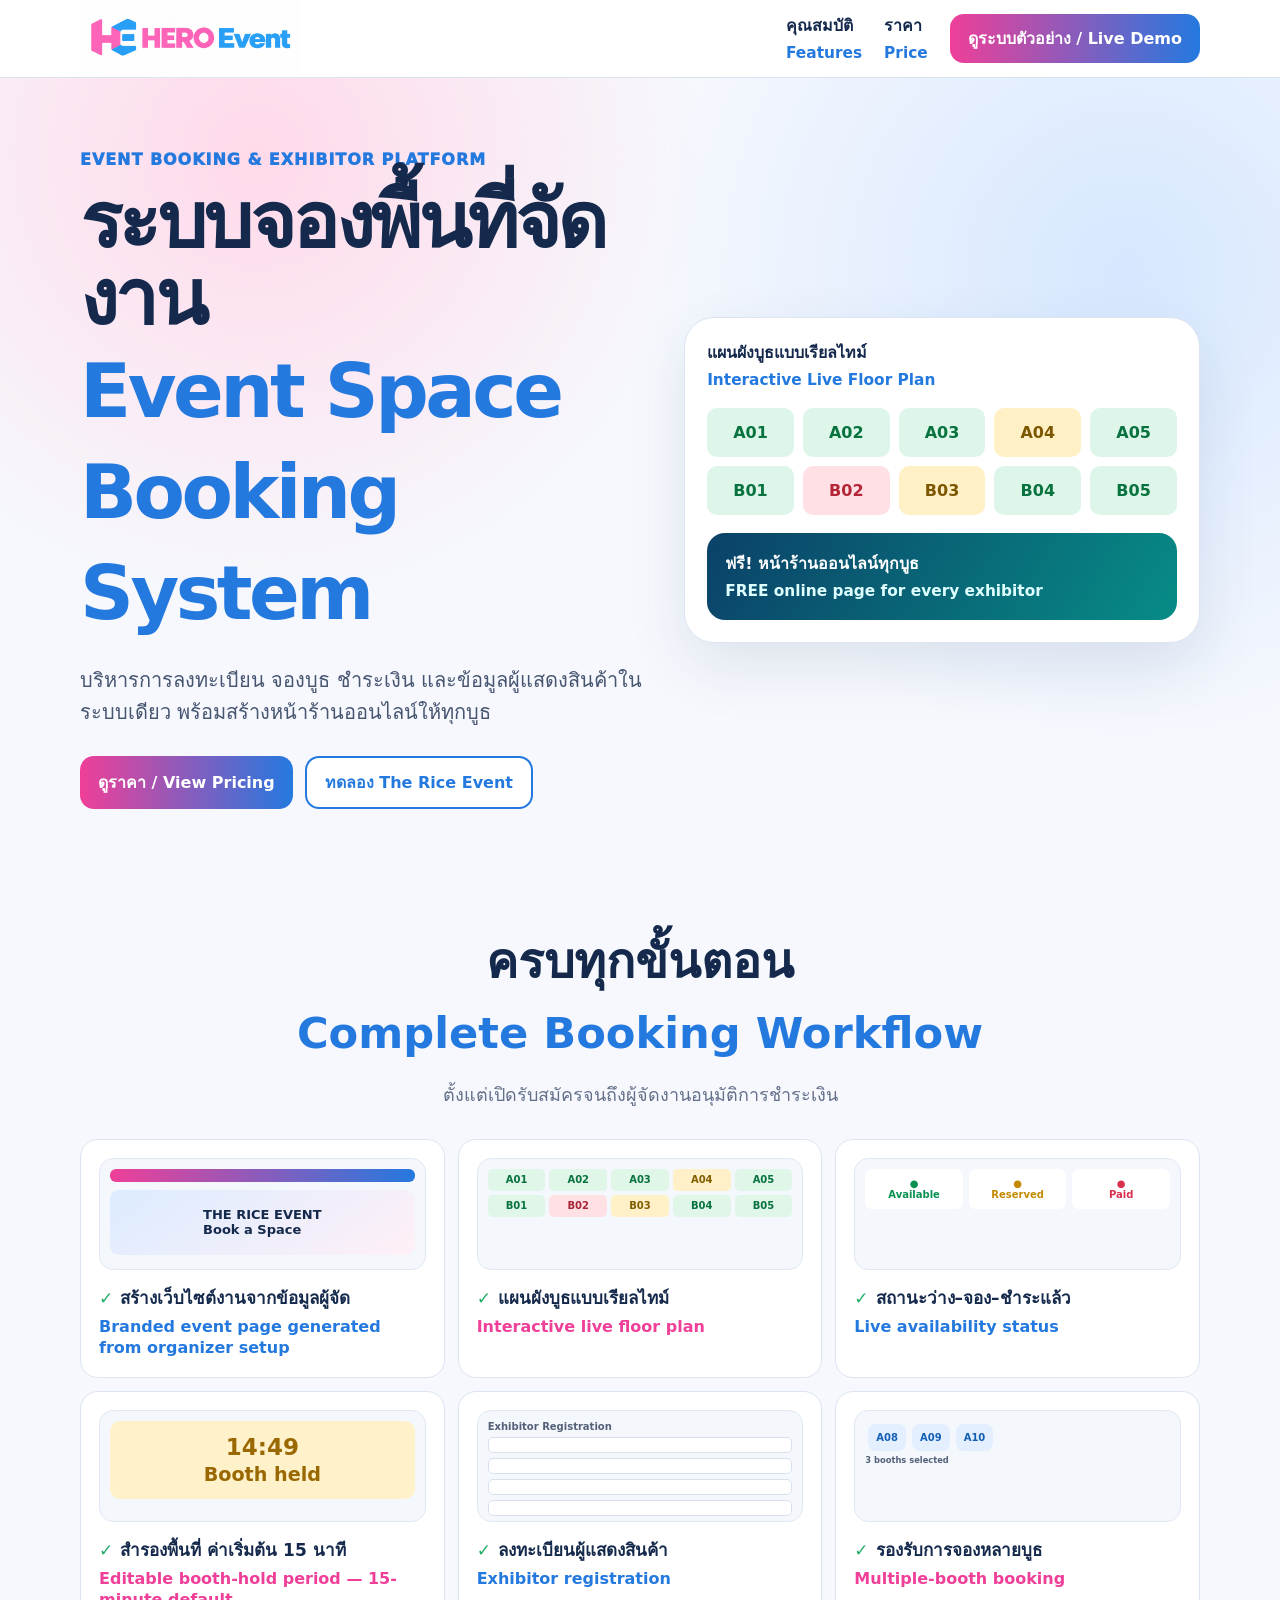
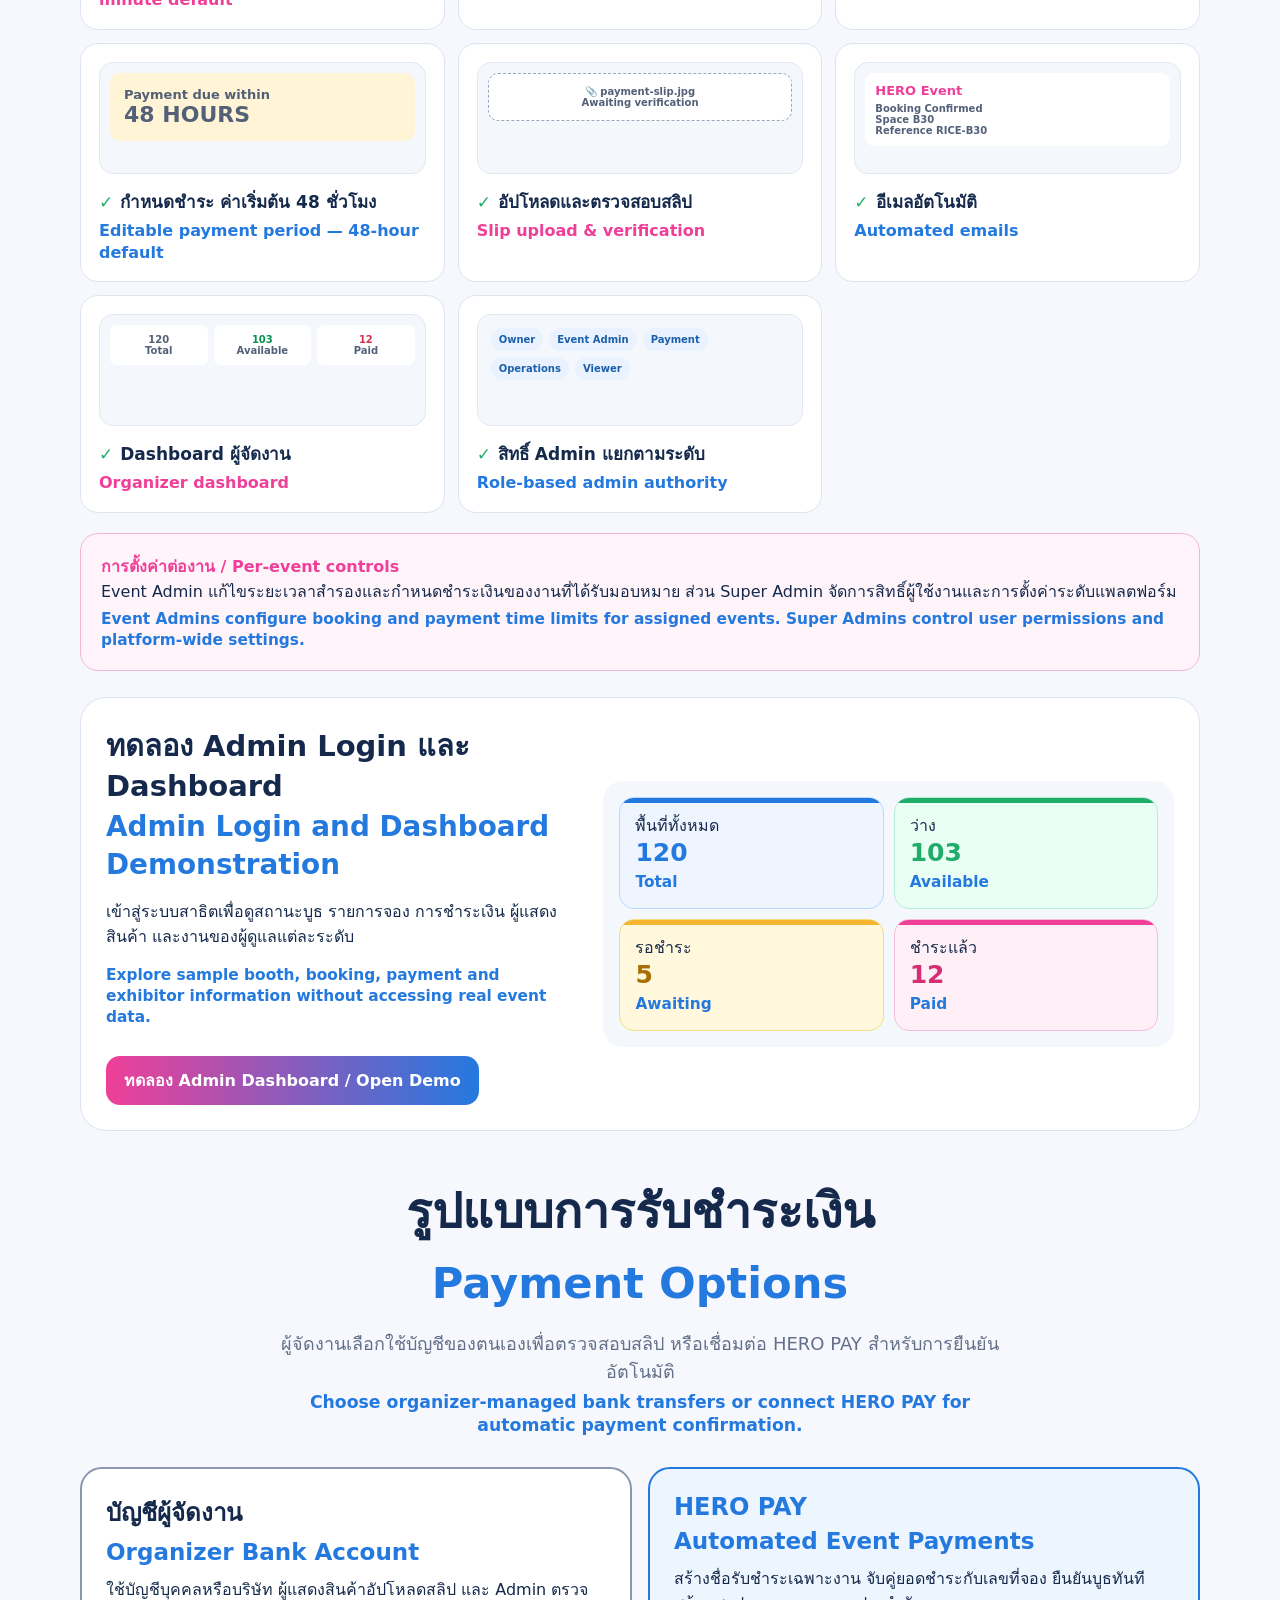
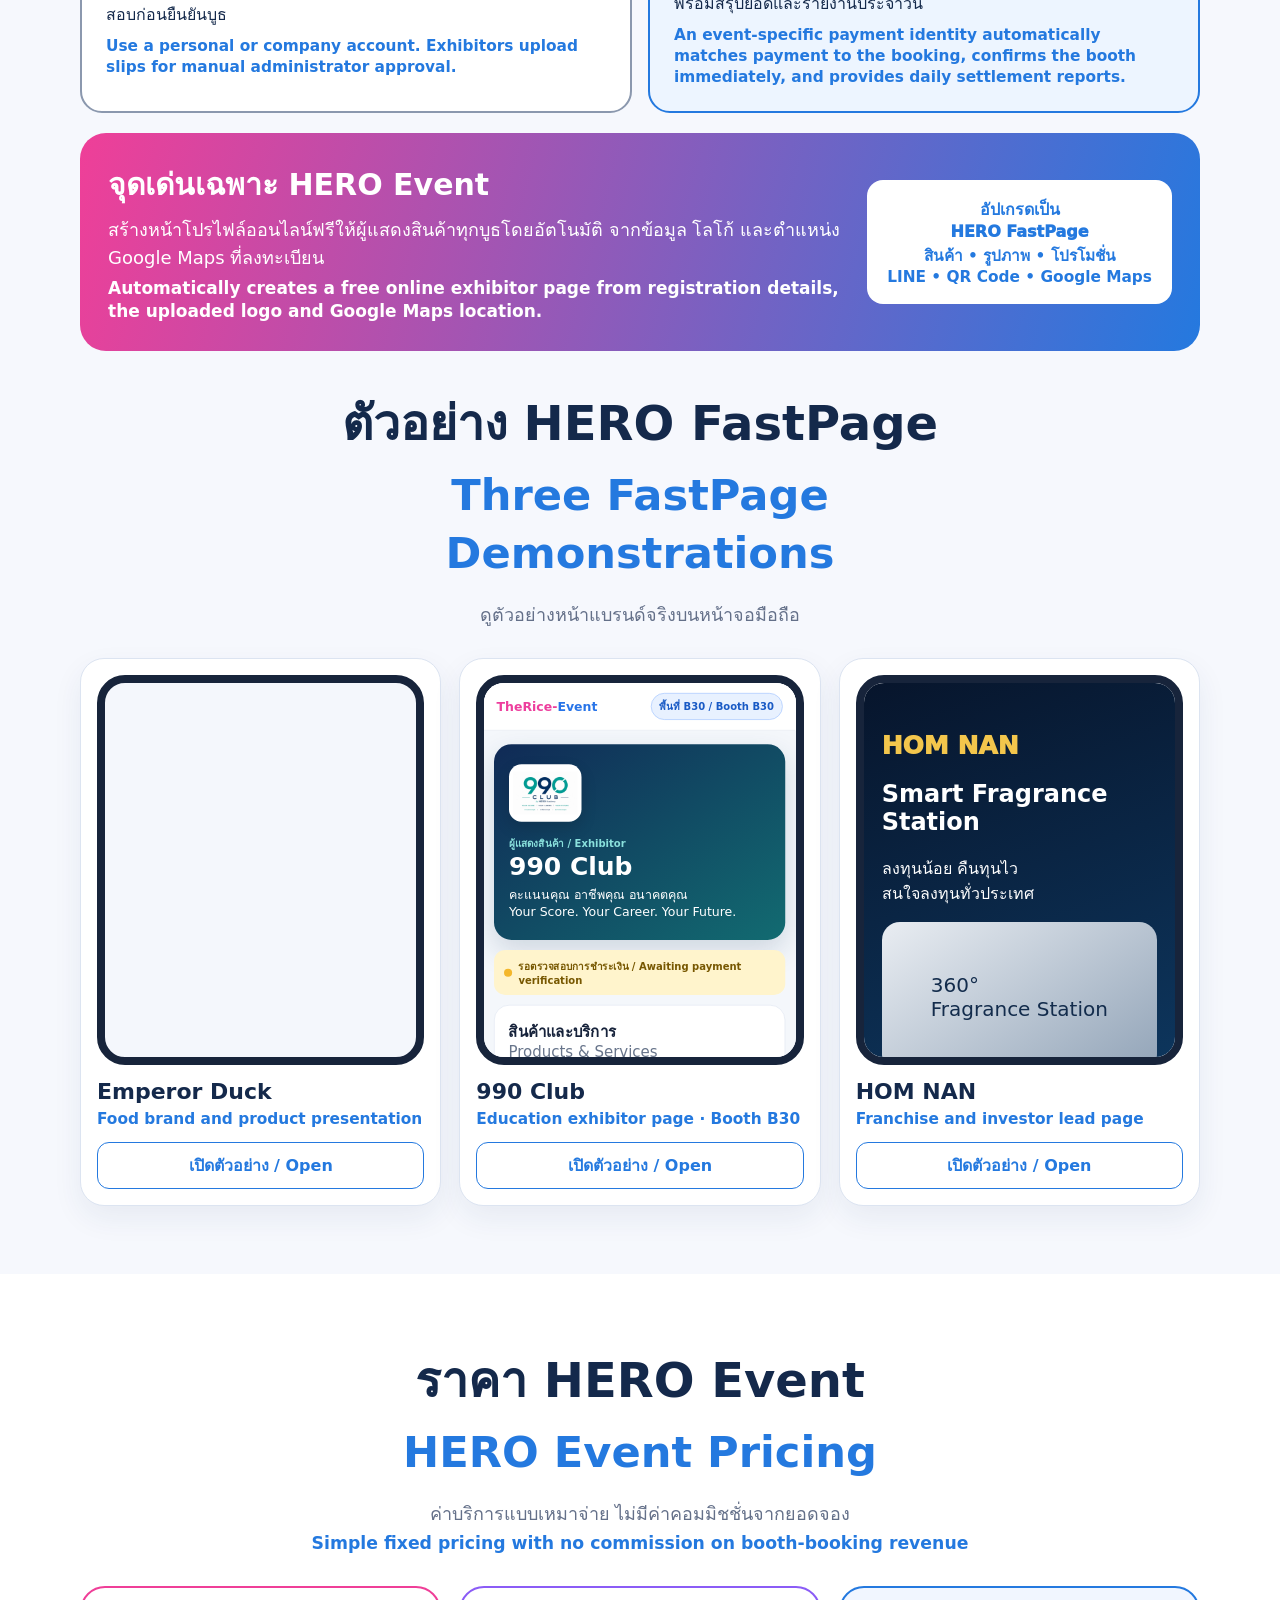
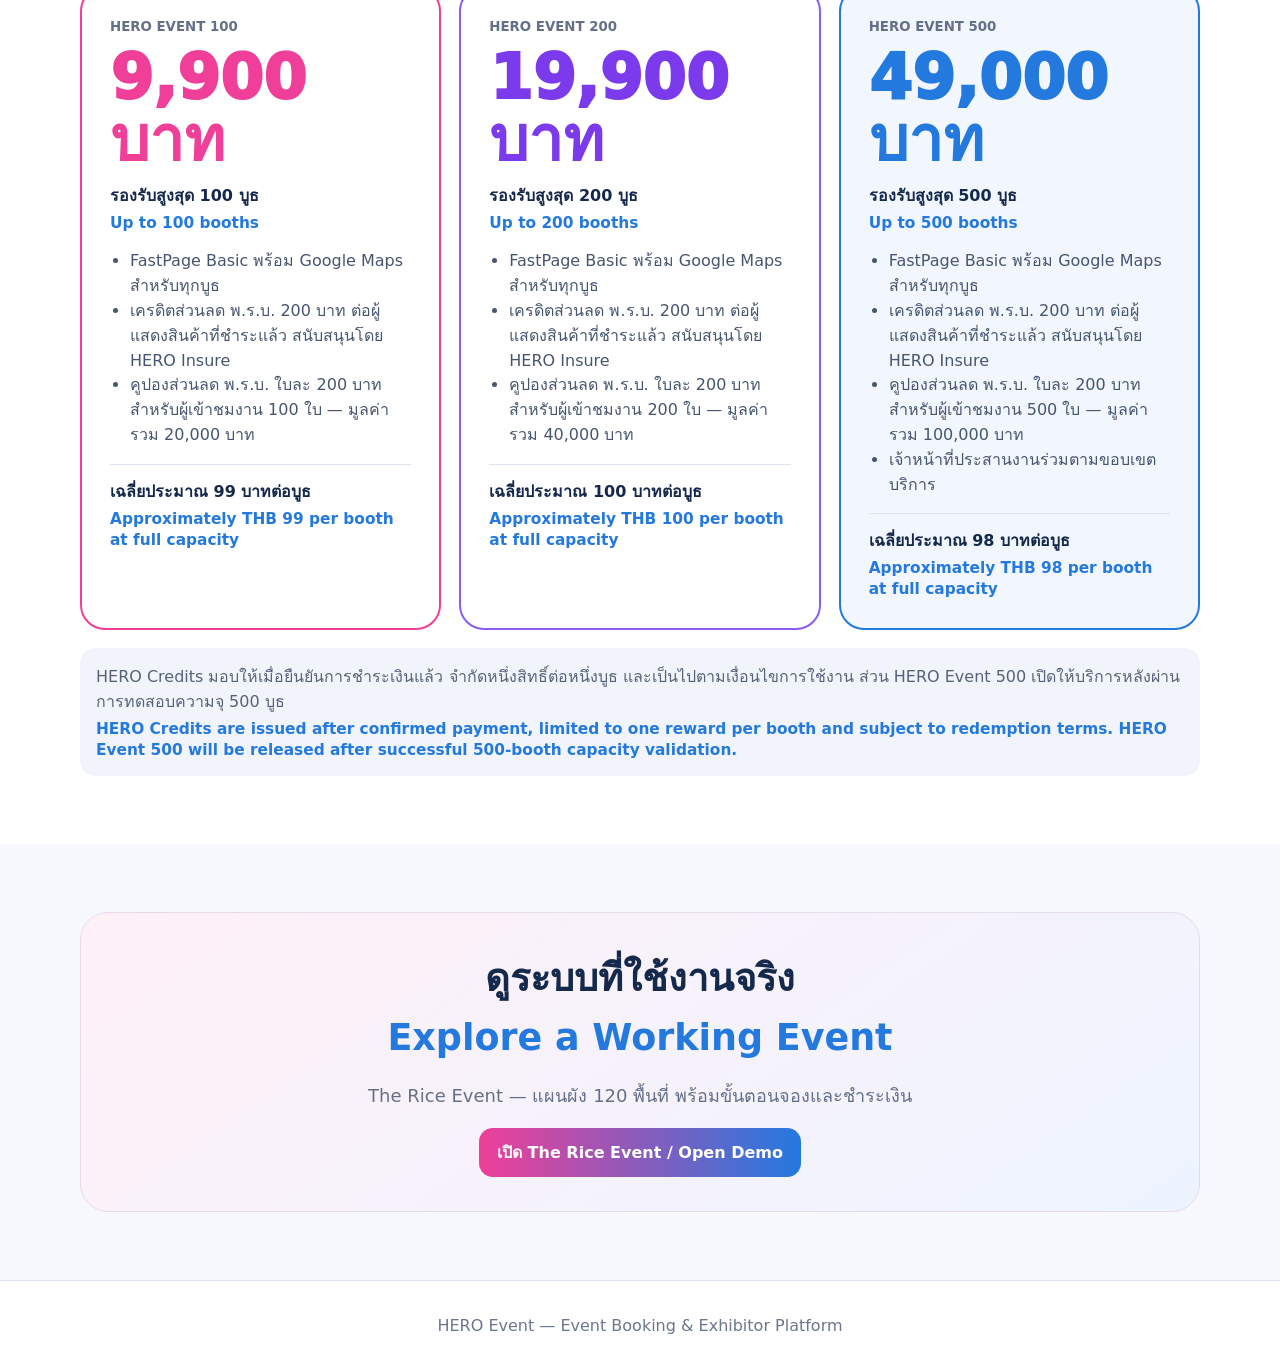
==== index.html @ 8ebff0f4 "Match admin preview colors to dashboard" ====
<!doctype html>
<html lang="th">
<head>
  <meta charset="utf-8"><meta name="viewport" content="width=device-width,initial-scale=1">
  <title>HERO Event | ระบบจองพื้นที่จัดงาน</title>
  <meta name="description" content="ระบบจองพื้นที่จัดงาน แผนผังบูธแบบเรียลไทม์ การชำระเงิน และหน้าร้านออนไลน์สำหรับผู้แสดงสินค้า">
  <style>
    :root{--pink:#ef3f98;--blue:#2479df;--navy:#14294b;--muted:#647089;--line:#dce4f1;--bg:#f6f8fd;--green:#24ad69}*{box-sizing:border-box}html{scroll-behavior:smooth}body{margin:0;font-family:Inter,"Noto Sans Thai",system-ui,sans-serif;background:var(--bg);color:var(--navy)}a{text-decoration:none;color:inherit}.wrap{width:min(1120px,calc(100% - 32px));margin:auto}.en{display:block;color:var(--blue);font-size:.96em;font-weight:650;line-height:1.35;margin-top:5px}
    header{position:sticky;top:0;z-index:10;background:#ffffffed;border-bottom:1px solid var(--line);backdrop-filter:blur(12px)}nav{min-height:76px;display:flex;align-items:center;gap:20px}.logo{width:220px;max-width:42vw;height:auto}.links{margin-left:auto;display:flex;align-items:center;gap:22px;font-weight:850}.cta{display:inline-flex;justify-content:center;align-items:center;border-radius:14px;padding:12px 18px;background:linear-gradient(90deg,var(--pink),var(--blue));color:#fff;font-weight:900}
    .hero{padding:72px 0 46px;background:radial-gradient(circle at 20% 10%,#ffd9ea 0,transparent 36%),radial-gradient(circle at 88% 25%,#d6e7ff 0,transparent 38%)}.heroGrid{display:grid;grid-template-columns:1.05fr .95fr;gap:34px;align-items:center}.eyebrow{font-weight:950;color:var(--blue);letter-spacing:.06em}.hero h1{font-size:clamp(43px,7vw,78px);line-height:.98;margin:14px 0 20px;letter-spacing:-.045em}.hero p{font-size:20px;line-height:1.6;color:#465570;max-width:650px}.heroActions{display:flex;gap:12px;flex-wrap:wrap;margin-top:28px}.ghost{border:2px solid var(--blue);color:var(--blue);background:#fff}
    .visual{background:#fff;border:1px solid var(--line);border-radius:30px;padding:22px;box-shadow:0 24px 60px #27456b1c}.map{display:grid;grid-template-columns:repeat(5,1fr);gap:9px;margin:18px 0}.booth{padding:15px 3px;text-align:center;border-radius:10px;background:#ddf6e9;color:#08733f;font-weight:900}.booth:nth-child(4n){background:#fff0c6;color:#7d5700}.booth:nth-child(7n){background:#ffe1e5;color:#b42538}.shopCard{border-radius:18px;padding:18px;color:#fff;background:linear-gradient(120deg,#0b4168,#078c86)}
    section{padding:68px 0}.head{text-align:center;max-width:760px;margin:0 auto 30px}.head h2{font-size:clamp(32px,5vw,48px);margin:0 0 10px}.head h2 .en{font-size:.9em}.head p{color:var(--muted);font-size:18px;line-height:1.55}.features{display:grid;grid-template-columns:repeat(3,1fr);gap:13px}.feature{background:#fff;border:1px solid var(--line);border-radius:18px;padding:18px;font-size:17px;font-weight:850;min-height:150px}.featureShot{height:112px;border-radius:14px;background:#f4f7fc;border:1px solid #e2e8f2;margin-bottom:14px;padding:10px;overflow:hidden;font-size:10px;font-weight:700;color:#536078}.miniHead{height:13px;border-radius:6px;background:linear-gradient(90deg,var(--pink),var(--blue));margin-bottom:8px}.miniHero{height:65px;border-radius:9px;background:linear-gradient(145deg,#dcecff,#fff0f7);display:grid;place-items:center;color:var(--navy);font-size:13px}.miniMap{display:grid;grid-template-columns:repeat(5,1fr);gap:4px}.miniMap i{height:22px;border-radius:5px;background:#dff6e9;color:#08733f;display:grid;place-items:center;font-style:normal}.miniMap i:nth-child(4n){background:#fff0c8;color:#815e00}.miniMap i:nth-child(7n){background:#ffe1e5;color:#a92539}.miniStats{display:grid;grid-template-columns:repeat(3,1fr);gap:6px}.miniStats span{background:#fff;border-radius:7px;padding:9px 3px;text-align:center}.miniTimer{font-size:23px;color:#9a6800;background:#fff1c9;border-radius:10px;padding:13px;text-align:center}.miniForm span{display:block;height:16px;border-radius:5px;background:#fff;border:1px solid #d8e0ec;margin:5px 0}.miniChips b{display:inline-block;padding:8px;margin:3px;border-radius:8px;background:#e3efff;color:#145fb6}.miniDue{background:#fff4d5;border-radius:10px;padding:14px;font-size:13px}.miniUpload{background:#fff;border:1px dashed #97a7bc;border-radius:10px;padding:12px;text-align:center}.miniMail{background:#fff;border-radius:9px;padding:10px}.miniMail b{display:block;color:var(--pink);font-size:13px;margin-bottom:5px}.miniRoles span{display:inline-block;border-radius:999px;background:#eaf2ff;color:#1b60aa;padding:6px 8px;margin:3px}.fastExamples{margin-top:34px}.fastGrid{display:grid;grid-template-columns:repeat(3,1fr);gap:18px}.fastDemo{background:#fff;border:1px solid var(--line);border-radius:24px;padding:16px;box-shadow:0 12px 30px #203d6712}.phone{height:390px;border:8px solid #17243b;border-radius:28px;overflow:hidden;background:#f4f7fc;position:relative}.phone iframe{width:160%;height:160%;border:0;transform:scale(.625);transform-origin:top left;pointer-events:none}.phoneStatic{height:100%;padding:18px;background:linear-gradient(160deg,#07152c,#0d355c);color:#fff}.phoneStatic .hom{color:#f3c64c;font-size:25px;font-weight:950;margin:30px 0 18px}.phoneStatic .machine{height:150px;border-radius:18px;background:linear-gradient(145deg,#e9edf2,#92a4b8);display:grid;place-items:center;color:#132c4c;font-size:20px}.fastDemo h3{font-size:22px;margin:14px 0 4px}.openDemo{display:block;text-align:center;border:1.5px solid var(--blue);color:var(--blue);border-radius:12px;padding:10px;margin-top:12px;font-weight:900}.adminDemo{margin-top:26px;border:1px solid var(--line);border-radius:26px;background:#fff;padding:25px;display:grid;grid-template-columns:1fr 1.2fr;gap:22px;align-items:center}.adminDemo h3{font-size:29px;margin:0 0 10px}.dashMini{border-radius:20px;background:#f4f7fc;padding:16px;display:grid;grid-template-columns:repeat(2,1fr);gap:10px}.dashMini div{position:relative;overflow:hidden;border-radius:15px;padding:15px;border:1px solid transparent}.dashMini div:before{content:"";position:absolute;inset:0 0 auto;height:5px}.dashMini .total{background:#eef5ff;border-color:#bcd7ff}.dashMini .total:before{background:#2479df}.dashMini .available{background:#eafff4;border-color:#b5eed2}.dashMini .available:before{background:#20ad69}.dashMini .awaiting{background:#fff8dc;border-color:#f3dd83}.dashMini .awaiting:before{background:#f4b52f}.dashMini .paid{background:#fff0f7;border-color:#f6bedb}.dashMini .paid:before{background:#ef3f98}.dashMini b{font-size:25px;display:block;color:var(--blue)}.feature .en{color:var(--blue);font-size:16px;font-weight:700}.feature:nth-child(even) .en{color:var(--pink)}.feature strong{color:var(--green);margin-right:7px}.paymentGrid{display:grid;grid-template-columns:1fr 1fr;gap:16px;margin-top:22px}.paymentMode{background:#fff;border:2px solid var(--line);border-radius:22px;padding:24px}.paymentMode.manual{border-color:#8b98ae}.paymentMode.auto{border-color:var(--blue);background:#edf5ff}.paymentMode h3{font-size:24px;margin:0 0 10px}.paymentMode.auto h3{color:var(--blue)}.paymentMode p{line-height:1.55;margin:8px 0}.adminNote{margin-top:20px;padding:20px;border-radius:18px;background:#fff4fa;border:1px solid #f3b6d5}.adminNote b{color:var(--pink)}
    .fast{margin-top:20px;border-radius:26px;padding:28px;background:linear-gradient(105deg,var(--pink),var(--blue));color:#fff;display:grid;grid-template-columns:1fr auto;gap:22px;align-items:center}.fast h3{font-size:30px;margin:0 0 8px}.fast p{font-size:18px;line-height:1.55;margin:0}.fast .tag{background:#fff;color:var(--blue);padding:17px 20px;border-radius:16px;font-weight:950;text-align:center}
    #price{background:#fff}.prices{display:grid;grid-template-columns:repeat(3,1fr);gap:18px}.price{border:2px solid var(--line);border-radius:25px;padding:28px;background:#fff}.price:nth-child(1){border-color:var(--pink)}.price:nth-child(2){border-color:#8b5cf6}.price:nth-child(3){border-color:var(--blue);background:#f1f6ff}.price small{font-weight:900;color:var(--muted)}.amount{font-size:clamp(42px,7vw,62px);font-weight:950;line-height:1;margin:12px 0}.price:nth-child(1) .amount{color:var(--pink)}.price:nth-child(2) .amount{color:#7c3aed}.price:nth-child(3) .amount{color:var(--blue)}.price ul{padding-left:20px;line-height:1.55;color:#465570}.price .value{margin-top:16px;padding-top:14px;border-top:1px solid var(--line);font-weight:850;color:var(--navy)}.price p{font-size:18px;line-height:1.5}.note{margin-top:18px;padding:16px;border-radius:15px;background:#f1f5fb;color:#56627a}.demo{text-align:center}.demoBox{border-radius:28px;padding:34px;background:linear-gradient(145deg,#fff0f7,#edf4ff);border:1px solid #e6dce9}.demoBox h2{font-size:38px;margin:0 0 10px}.demoBox p{color:var(--muted);font-size:18px}.footer{text-align:center;padding:35px 16px;color:#6b7690;border-top:1px solid var(--line);background:#fff}
    @media(max-width:760px){.links a:not(.cta){display:none}.logo{width:180px}.hero{padding-top:42px}.heroGrid,.prices,.fast,.paymentGrid,.adminDemo{grid-template-columns:1fr}.features{grid-template-columns:1fr 1fr}.fastGrid{grid-template-columns:1fr}.visual{padding:16px}.booth{padding:12px 2px}.fast .tag{text-align:left}}@media(max-width:480px){.features{grid-template-columns:1fr}.links{gap:8px}.cta{padding:10px 13px;font-size:14px}.hero p{font-size:18px}}
  </style>
</head>
<body>
  <header><nav class="wrap"><a href="#top"><img class="logo" src="/the-rice/hero-event-logo.jpg" alt="HERO Event"></a><div class="links"><a href="#features">คุณสมบัติ<span class="en">Features</span></a><a href="#price">ราคา<span class="en">Price</span></a><a class="cta" href="/the-rice/">ดูระบบตัวอย่าง / Live Demo</a></div></nav></header>
  <main id="top">
    <div class="hero"><div class="wrap heroGrid"><div><div class="eyebrow">EVENT BOOKING & EXHIBITOR PLATFORM</div><h1>ระบบจองพื้นที่จัดงาน<span class="en">Event Space Booking System</span></h1><p>บริหารการลงทะเบียน จองบูธ ชำระเงิน และข้อมูลผู้แสดงสินค้าในระบบเดียว พร้อมสร้างหน้าร้านออนไลน์ให้ทุกบูธ</p><div class="heroActions"><a class="cta" href="#price">ดูราคา / View Pricing</a><a class="cta ghost" href="/the-rice/">ทดลอง The Rice Event</a></div></div><div class="visual"><b>แผนผังบูธแบบเรียลไทม์ <span class="en">Interactive Live Floor Plan</span></b><div class="map"><div class="booth">A01</div><div class="booth">A02</div><div class="booth">A03</div><div class="booth">A04</div><div class="booth">A05</div><div class="booth">B01</div><div class="booth">B02</div><div class="booth">B03</div><div class="booth">B04</div><div class="booth">B05</div></div><div class="shopCard"><b>ฟรี! หน้าร้านออนไลน์ทุกบูธ</b><span class="en" style="color:#dff">FREE online page for every exhibitor</span></div></div></div></div>
    <section id="features"><div class="wrap"><div class="head"><h2>ครบทุกขั้นตอน<span class="en">Complete Booking Workflow</span></h2><p>ตั้งแต่เปิดรับสมัครจนถึงผู้จัดงานอนุมัติการชำระเงิน</p></div><div class="features">
      <div class="feature"><div class="featureShot"><div class="miniHead"></div><div class="miniHero">THE RICE EVENT<br>Book a Space</div></div><strong>✓</strong>สร้างเว็บไซต์งานจากข้อมูลผู้จัด<span class="en">Branded event page generated from organizer setup</span></div><div class="feature"><div class="featureShot"><div class="miniMap"><i>A01</i><i>A02</i><i>A03</i><i>A04</i><i>A05</i><i>B01</i><i>B02</i><i>B03</i><i>B04</i><i>B05</i></div></div><strong>✓</strong>แผนผังบูธแบบเรียลไทม์<span class="en">Interactive live floor plan</span></div><div class="feature"><div class="featureShot"><div class="miniStats"><span style="color:#079151">●<br>Available</span><span style="color:#c38a00">●<br>Reserved</span><span style="color:#d9314d">●<br>Paid</span></div></div><strong>✓</strong>สถานะว่าง–จอง–ชำระแล้ว<span class="en">Live availability status</span></div><div class="feature"><div class="featureShot"><div class="miniTimer">14:49<br><small>Booth held</small></div></div><strong>✓</strong>สำรองพื้นที่ ค่าเริ่มต้น 15 นาที<span class="en">Editable booth-hold period — 15-minute default</span></div><div class="feature"><div class="featureShot"><div class="miniForm">Exhibitor Registration<span></span><span></span><span></span><span></span></div></div><strong>✓</strong>ลงทะเบียนผู้แสดงสินค้า<span class="en">Exhibitor registration</span></div><div class="feature"><div class="featureShot"><div class="miniChips"><b>A08</b><b>A09</b><b>A10</b><br><small>3 booths selected</small></div></div><strong>✓</strong>รองรับการจองหลายบูธ<span class="en">Multiple-booth booking</span></div><div class="feature"><div class="featureShot"><div class="miniDue">Payment due within<br><b style="font-size:22px">48 HOURS</b></div></div><strong>✓</strong>กำหนดชำระ ค่าเริ่มต้น 48 ชั่วโมง<span class="en">Editable payment period — 48-hour default</span></div><div class="feature"><div class="featureShot"><div class="miniUpload">📎 payment-slip.jpg<br><b>Awaiting verification</b></div></div><strong>✓</strong>อัปโหลดและตรวจสอบสลิป<span class="en">Slip upload & verification</span></div><div class="feature"><div class="featureShot"><div class="miniMail"><b>HERO Event</b>Booking Confirmed<br>Space B30<br>Reference RICE-B30</div></div><strong>✓</strong>อีเมลอัตโนมัติ<span class="en">Automated emails</span></div><div class="feature"><div class="featureShot"><div class="miniStats"><span><b>120</b><br>Total</span><span><b style="color:#079151">103</b><br>Available</span><span><b style="color:#d9314d">12</b><br>Paid</span></div></div><strong>✓</strong>Dashboard ผู้จัดงาน<span class="en">Organizer dashboard</span></div><div class="feature"><div class="featureShot"><div class="miniRoles"><span>Owner</span><span>Event Admin</span><span>Payment</span><span>Operations</span><span>Viewer</span></div></div><strong>✓</strong>สิทธิ์ Admin แยกตามระดับ<span class="en">Role-based admin authority</span></div>
    </div><div class="adminNote"><b>การตั้งค่าต่องาน / Per-event controls</b><br>Event Admin แก้ไขระยะเวลาสำรองและกำหนดชำระเงินของงานที่ได้รับมอบหมาย ส่วน Super Admin จัดการสิทธิ์ผู้ใช้งานและการตั้งค่าระดับแพลตฟอร์ม<span class="en">Event Admins configure booking and payment time limits for assigned events. Super Admins control user permissions and platform-wide settings.</span></div><div class="adminDemo"><div><h3>ทดลอง Admin Login และ Dashboard<span class="en">Admin Login and Dashboard Demonstration</span></h3><p>เข้าสู่ระบบสาธิตเพื่อดูสถานะบูธ รายการจอง การชำระเงิน ผู้แสดงสินค้า และงานของผู้ดูแลแต่ละระดับ</p><span class="en">Explore sample booth, booking, payment and exhibitor information without accessing real event data.</span><div class="heroActions"><a class="cta" href="/admin-demo/">ทดลอง Admin Dashboard / Open Demo</a></div></div><div class="dashMini"><div class="total"><span>พื้นที่ทั้งหมด</span><b>120</b><span class="en">Total</span></div><div class="available"><span>ว่าง</span><b style="color:#20ad69">103</b><span class="en">Available</span></div><div class="awaiting"><span>รอชำระ</span><b style="color:#a96e00">5</b><span class="en">Awaiting</span></div><div class="paid"><span>ชำระแล้ว</span><b style="color:#d62e75">12</b><span class="en">Paid</span></div></div></div><div class="head" style="margin-top:42px"><h2>รูปแบบการรับชำระเงิน<span class="en">Payment Options</span></h2><p>ผู้จัดงานเลือกใช้บัญชีของตนเองเพื่อตรวจสอบสลิป หรือเชื่อมต่อ HERO PAY สำหรับการยืนยันอัตโนมัติ<span class="en">Choose organizer-managed bank transfers or connect HERO PAY for automatic payment confirmation.</span></p></div><div class="paymentGrid"><article class="paymentMode manual"><h3>บัญชีผู้จัดงาน<span class="en">Organizer Bank Account</span></h3><p>ใช้บัญชีบุคคลหรือบริษัท ผู้แสดงสินค้าอัปโหลดสลิป และ Admin ตรวจสอบก่อนยืนยันบูธ</p><span class="en">Use a personal or company account. Exhibitors upload slips for manual administrator approval.</span></article><article class="paymentMode auto"><h3>HERO PAY<span class="en">Automated Event Payments</span></h3><p>สร้างชื่อรับชำระเฉพาะงาน จับคู่ยอดชำระกับเลขที่จอง ยืนยันบูธทันที พร้อมสรุปยอดและรายงานประจำวัน</p><span class="en">An event-specific payment identity automatically matches payment to the booking, confirms the booth immediately, and provides daily settlement reports.</span></article></div><div class="fast"><div><h3>จุดเด่นเฉพาะ HERO Event</h3><p>สร้างหน้าโปรไฟล์ออนไลน์ฟรีให้ผู้แสดงสินค้าทุกบูธโดยอัตโนมัติ จากข้อมูล โลโก้ และตำแหน่ง Google Maps ที่ลงทะเบียน</p><span class="en" style="color:#fff;font-size:17px">Automatically creates a free online exhibitor page from registration details, the uploaded logo and Google Maps location.</span></div><div class="tag">อัปเกรดเป็น<br>HERO FastPage<span class="en">สินค้า • รูปภาพ • โปรโมชั่น<br>LINE • QR Code • Google Maps</span></div></div><div class="fastExamples"><div class="head"><h2>ตัวอย่าง HERO FastPage<span class="en">Three FastPage Demonstrations</span></h2><p>ดูตัวอย่างหน้าแบรนด์จริงบนหน้าจอมือถือ</p></div><div class="fastGrid">
<article class="fastDemo"><div class="phone"><iframe loading="lazy" title="Emperor Duck FastPage" src="https://emperor-foods.pages.dev/"></iframe></div><h3>Emperor Duck</h3><span class="en">Food brand and product presentation</span><a class="openDemo" href="https://emperor-foods.pages.dev/" target="_blank" rel="noopener">เปิดตัวอย่าง / Open</a></article>
<article class="fastDemo"><div class="phone"><iframe loading="lazy" title="990 Club FastPage" src="/the-rice/shop/990-club/"></iframe></div><h3>990 Club</h3><span class="en">Education exhibitor page · Booth B30</span><a class="openDemo" href="/the-rice/shop/990-club/" target="_blank">เปิดตัวอย่าง / Open</a></article>
<article class="fastDemo"><div class="phone"><div class="phoneStatic"><div class="hom">HOM NAN</div><h2>Smart Fragrance Station</h2><p>ลงทุนน้อย คืนทุนไว<br>สนใจลงทุนทั่วประเทศ</p><div class="machine">360°<br>Fragrance Station</div></div></div><h3>HOM NAN</h3><span class="en">Franchise and investor lead page</span><a class="openDemo" href="https://successconnection.co.th/homnan/register/#registration-form" target="_blank" rel="noopener">เปิดตัวอย่าง / Open</a></article>
</div></div></div></section>
    <section id="price"><div class="wrap"><div class="head"><h2>ราคา HERO Event<span class="en">HERO Event Pricing</span></h2><p>ค่าบริการแบบเหมาจ่าย ไม่มีค่าคอมมิชชั่นจากยอดจอง<span class="en">Simple fixed pricing with no commission on booth-booking revenue</span></p></div><div class="prices">
      <article class="price"><small>HERO EVENT 100</small><div class="amount">9,900 บาท</div><b>รองรับสูงสุด 100 บูธ</b><span class="en">Up to 100 booths</span><ul><li>FastPage Basic พร้อม Google Maps สำหรับทุกบูธ</li><li>เครดิตส่วนลด พ.ร.บ. 200 บาท ต่อผู้แสดงสินค้าที่ชำระแล้ว สนับสนุนโดย HERO Insure</li><li>คูปองส่วนลด พ.ร.บ. ใบละ 200 บาท สำหรับผู้เข้าชมงาน 100 ใบ — มูลค่ารวม 20,000 บาท</li></ul><div class="value">เฉลี่ยประมาณ 99 บาทต่อบูธ<span class="en">Approximately THB 99 per booth at full capacity</span></div></article>
      <article class="price"><small>HERO EVENT 200</small><div class="amount">19,900 บาท</div><b>รองรับสูงสุด 200 บูธ</b><span class="en">Up to 200 booths</span><ul><li>FastPage Basic พร้อม Google Maps สำหรับทุกบูธ</li><li>เครดิตส่วนลด พ.ร.บ. 200 บาท ต่อผู้แสดงสินค้าที่ชำระแล้ว สนับสนุนโดย HERO Insure</li><li>คูปองส่วนลด พ.ร.บ. ใบละ 200 บาท สำหรับผู้เข้าชมงาน 200 ใบ — มูลค่ารวม 40,000 บาท</li></ul><div class="value">เฉลี่ยประมาณ 100 บาทต่อบูธ<span class="en">Approximately THB 100 per booth at full capacity</span></div></article>
      <article class="price"><small>HERO EVENT 500</small><div class="amount">49,000 บาท</div><b>รองรับสูงสุด 500 บูธ</b><span class="en">Up to 500 booths</span><ul><li>FastPage Basic พร้อม Google Maps สำหรับทุกบูธ</li><li>เครดิตส่วนลด พ.ร.บ. 200 บาท ต่อผู้แสดงสินค้าที่ชำระแล้ว สนับสนุนโดย HERO Insure</li><li>คูปองส่วนลด พ.ร.บ. ใบละ 200 บาท สำหรับผู้เข้าชมงาน 500 ใบ — มูลค่ารวม 100,000 บาท</li><li>เจ้าหน้าที่ประสานงานร่วมตามขอบเขตบริการ</li></ul><div class="value">เฉลี่ยประมาณ 98 บาทต่อบูธ<span class="en">Approximately THB 98 per booth at full capacity</span></div></article>
    </div><div class="note">HERO Credits มอบให้เมื่อยืนยันการชำระเงินแล้ว จำกัดหนึ่งสิทธิ์ต่อหนึ่งบูธ และเป็นไปตามเงื่อนไขการใช้งาน ส่วน HERO Event 500 เปิดให้บริการหลังผ่านการทดสอบความจุ 500 บูธ <span class="en">HERO Credits are issued after confirmed payment, limited to one reward per booth and subject to redemption terms. HERO Event 500 will be released after successful 500-booth capacity validation.</span></div></div></section>
    <section class="demo"><div class="wrap demoBox"><h2>ดูระบบที่ใช้งานจริง<span class="en">Explore a Working Event</span></h2><p>The Rice Event — แผนผัง 120 พื้นที่ พร้อมขั้นตอนจองและชำระเงิน</p><a class="cta" href="/the-rice/">เปิด The Rice Event / Open Demo</a></div></section>
  </main><footer class="footer">HERO Event — Event Booking & Exhibitor Platform</footer>
</body></html>
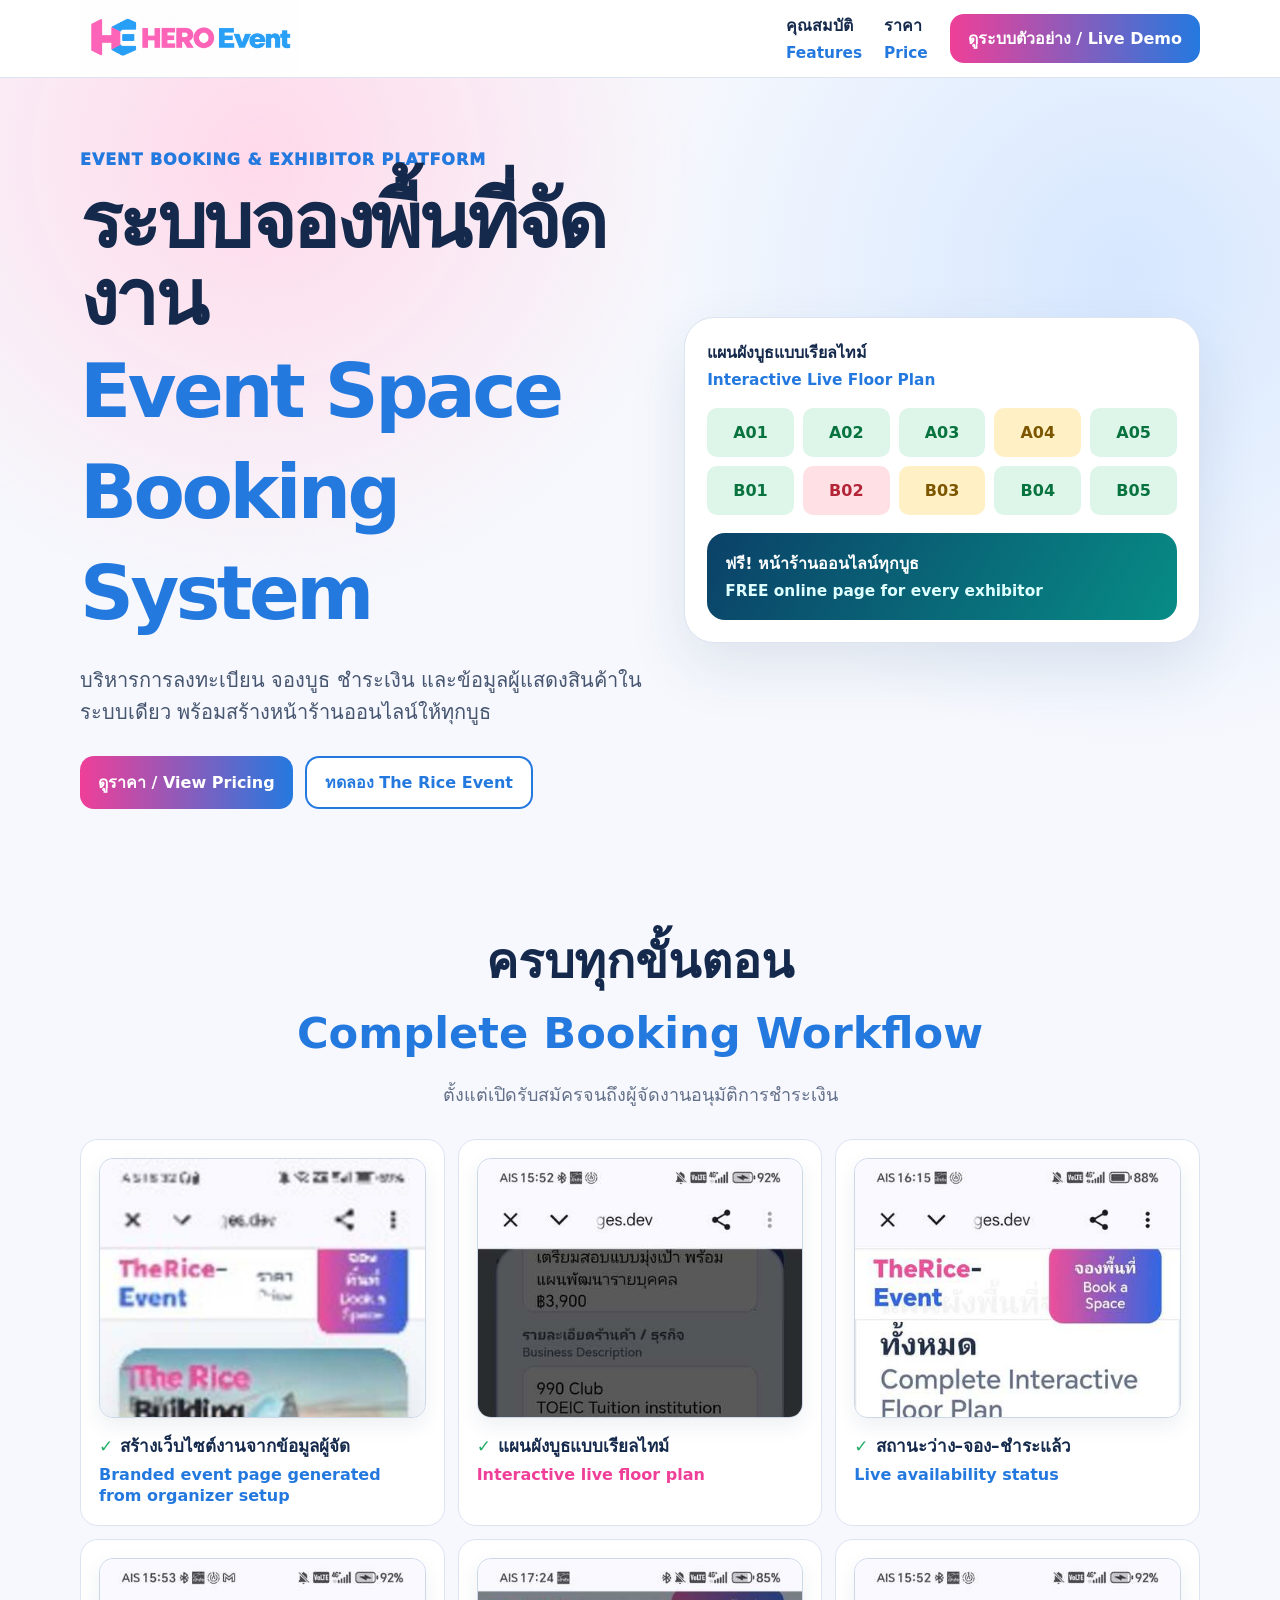
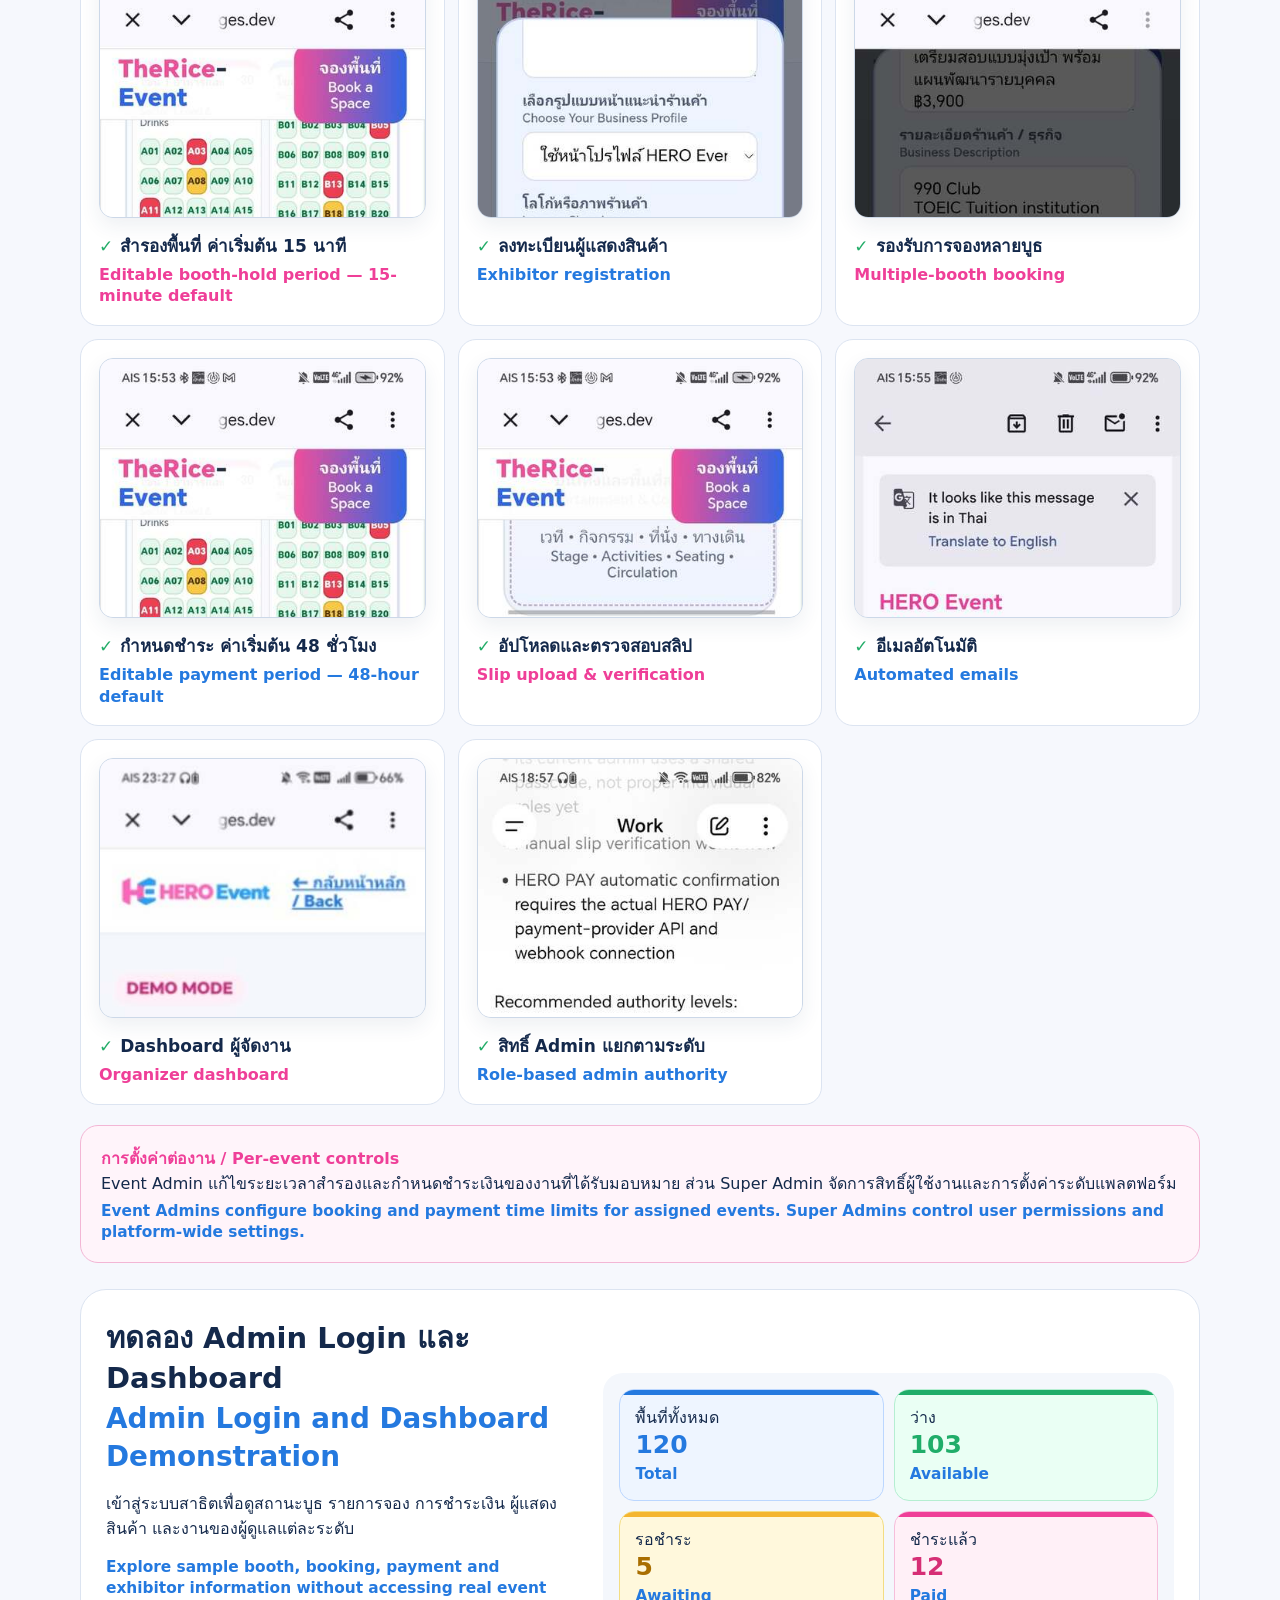
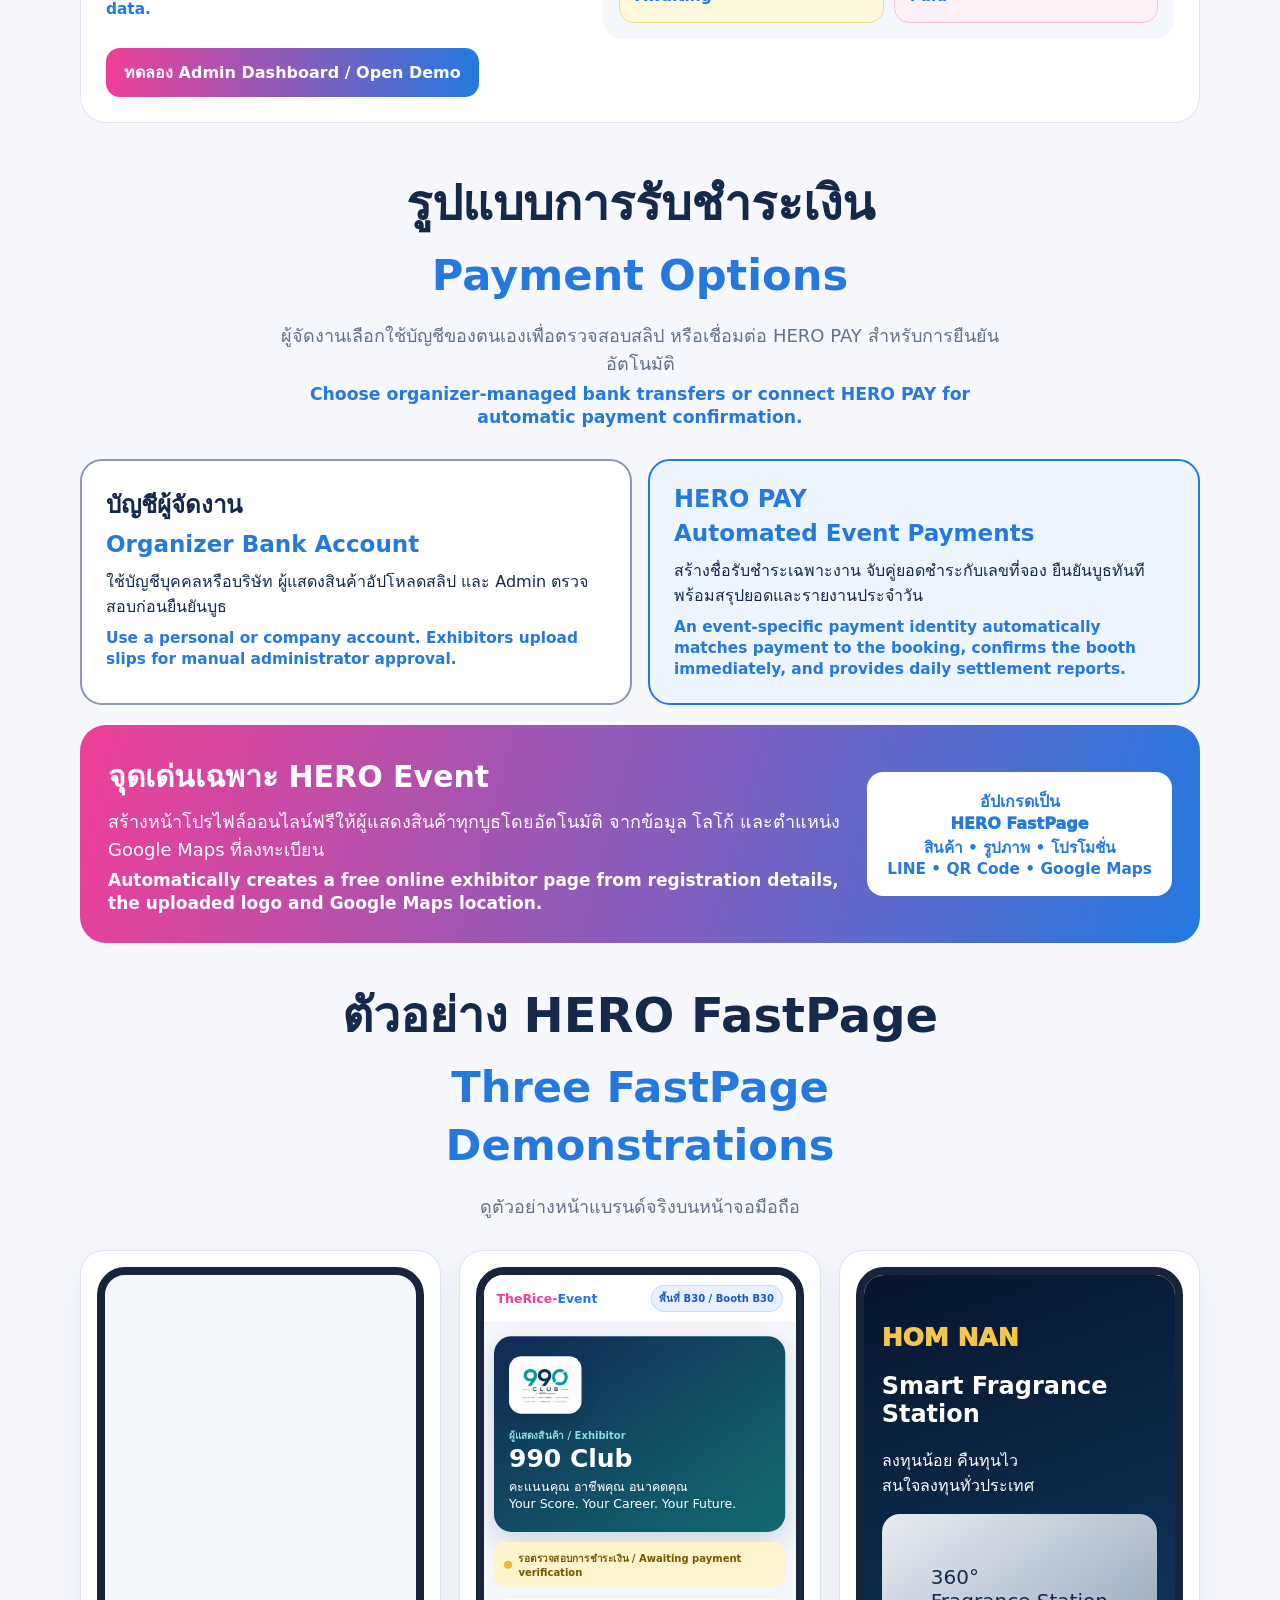
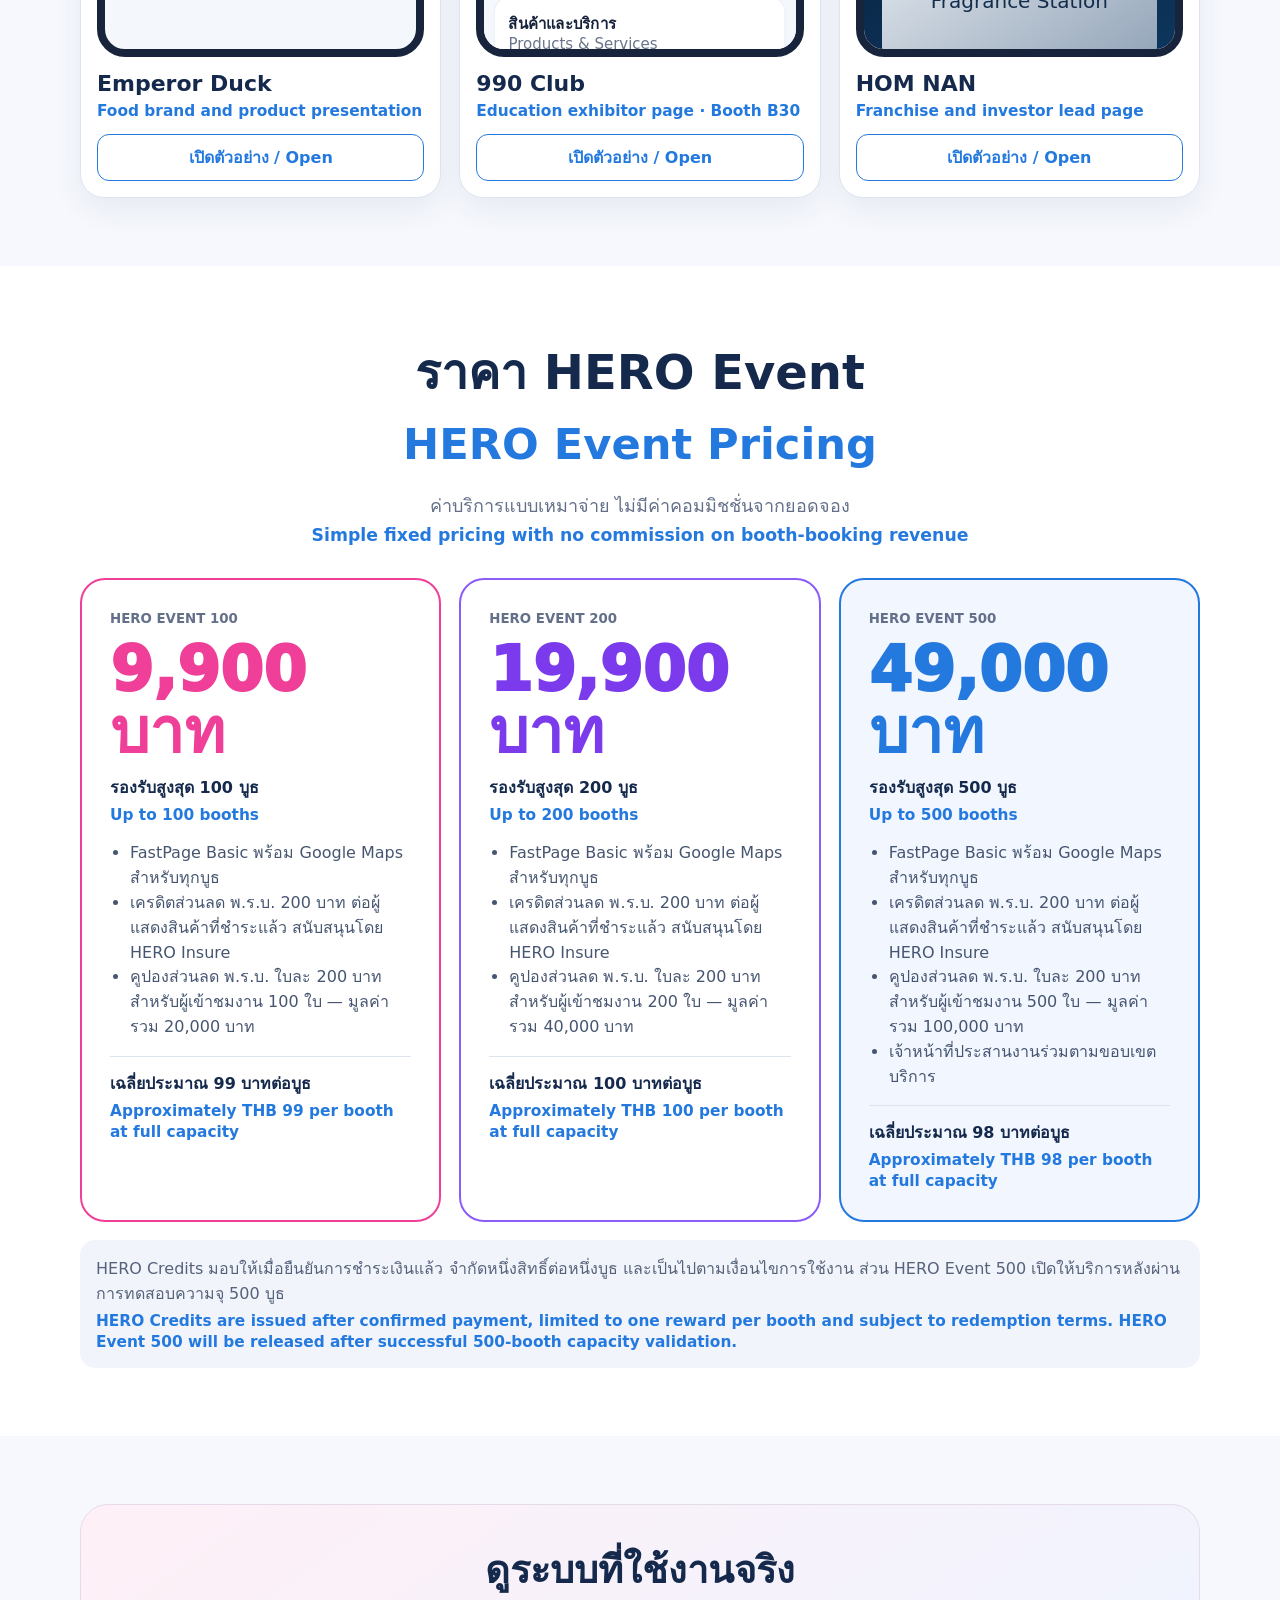
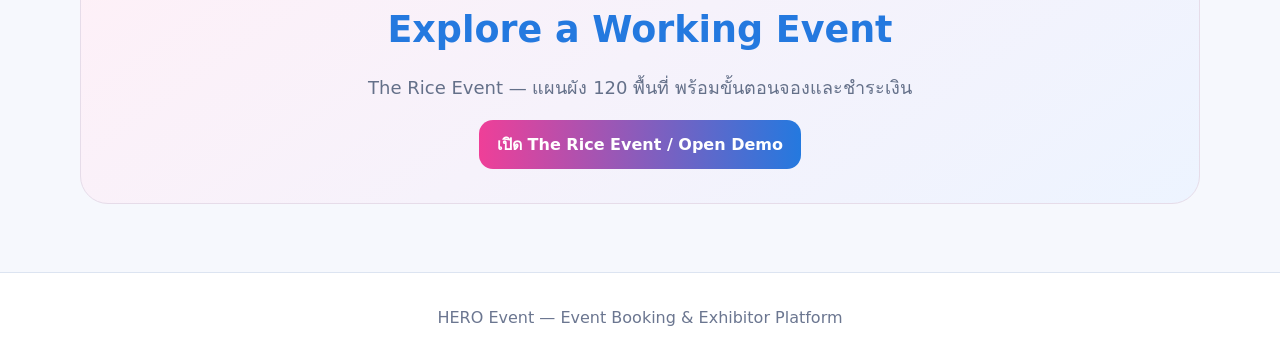
==== commit d2e08112: "Replace feature mockups with real mobile screenshots" ====
--- a/index.html
+++ b/index.html
@@ -9,7 +9,7 @@
     header{position:sticky;top:0;z-index:10;background:#ffffffed;border-bottom:1px solid var(--line);backdrop-filter:blur(12px)}nav{min-height:76px;display:flex;align-items:center;gap:20px}.logo{width:220px;max-width:42vw;height:auto}.links{margin-left:auto;display:flex;align-items:center;gap:22px;font-weight:850}.cta{display:inline-flex;justify-content:center;align-items:center;border-radius:14px;padding:12px 18px;background:linear-gradient(90deg,var(--pink),var(--blue));color:#fff;font-weight:900}
     .hero{padding:72px 0 46px;background:radial-gradient(circle at 20% 10%,#ffd9ea 0,transparent 36%),radial-gradient(circle at 88% 25%,#d6e7ff 0,transparent 38%)}.heroGrid{display:grid;grid-template-columns:1.05fr .95fr;gap:34px;align-items:center}.eyebrow{font-weight:950;color:var(--blue);letter-spacing:.06em}.hero h1{font-size:clamp(43px,7vw,78px);line-height:.98;margin:14px 0 20px;letter-spacing:-.045em}.hero p{font-size:20px;line-height:1.6;color:#465570;max-width:650px}.heroActions{display:flex;gap:12px;flex-wrap:wrap;margin-top:28px}.ghost{border:2px solid var(--blue);color:var(--blue);background:#fff}
     .visual{background:#fff;border:1px solid var(--line);border-radius:30px;padding:22px;box-shadow:0 24px 60px #27456b1c}.map{display:grid;grid-template-columns:repeat(5,1fr);gap:9px;margin:18px 0}.booth{padding:15px 3px;text-align:center;border-radius:10px;background:#ddf6e9;color:#08733f;font-weight:900}.booth:nth-child(4n){background:#fff0c6;color:#7d5700}.booth:nth-child(7n){background:#ffe1e5;color:#b42538}.shopCard{border-radius:18px;padding:18px;color:#fff;background:linear-gradient(120deg,#0b4168,#078c86)}
-    section{padding:68px 0}.head{text-align:center;max-width:760px;margin:0 auto 30px}.head h2{font-size:clamp(32px,5vw,48px);margin:0 0 10px}.head h2 .en{font-size:.9em}.head p{color:var(--muted);font-size:18px;line-height:1.55}.features{display:grid;grid-template-columns:repeat(3,1fr);gap:13px}.feature{background:#fff;border:1px solid var(--line);border-radius:18px;padding:18px;font-size:17px;font-weight:850;min-height:150px}.featureShot{height:112px;border-radius:14px;background:#f4f7fc;border:1px solid #e2e8f2;margin-bottom:14px;padding:10px;overflow:hidden;font-size:10px;font-weight:700;color:#536078}.miniHead{height:13px;border-radius:6px;background:linear-gradient(90deg,var(--pink),var(--blue));margin-bottom:8px}.miniHero{height:65px;border-radius:9px;background:linear-gradient(145deg,#dcecff,#fff0f7);display:grid;place-items:center;color:var(--navy);font-size:13px}.miniMap{display:grid;grid-template-columns:repeat(5,1fr);gap:4px}.miniMap i{height:22px;border-radius:5px;background:#dff6e9;color:#08733f;display:grid;place-items:center;font-style:normal}.miniMap i:nth-child(4n){background:#fff0c8;color:#815e00}.miniMap i:nth-child(7n){background:#ffe1e5;color:#a92539}.miniStats{display:grid;grid-template-columns:repeat(3,1fr);gap:6px}.miniStats span{background:#fff;border-radius:7px;padding:9px 3px;text-align:center}.miniTimer{font-size:23px;color:#9a6800;background:#fff1c9;border-radius:10px;padding:13px;text-align:center}.miniForm span{display:block;height:16px;border-radius:5px;background:#fff;border:1px solid #d8e0ec;margin:5px 0}.miniChips b{display:inline-block;padding:8px;margin:3px;border-radius:8px;background:#e3efff;color:#145fb6}.miniDue{background:#fff4d5;border-radius:10px;padding:14px;font-size:13px}.miniUpload{background:#fff;border:1px dashed #97a7bc;border-radius:10px;padding:12px;text-align:center}.miniMail{background:#fff;border-radius:9px;padding:10px}.miniMail b{display:block;color:var(--pink);font-size:13px;margin-bottom:5px}.miniRoles span{display:inline-block;border-radius:999px;background:#eaf2ff;color:#1b60aa;padding:6px 8px;margin:3px}.fastExamples{margin-top:34px}.fastGrid{display:grid;grid-template-columns:repeat(3,1fr);gap:18px}.fastDemo{background:#fff;border:1px solid var(--line);border-radius:24px;padding:16px;box-shadow:0 12px 30px #203d6712}.phone{height:390px;border:8px solid #17243b;border-radius:28px;overflow:hidden;background:#f4f7fc;position:relative}.phone iframe{width:160%;height:160%;border:0;transform:scale(.625);transform-origin:top left;pointer-events:none}.phoneStatic{height:100%;padding:18px;background:linear-gradient(160deg,#07152c,#0d355c);color:#fff}.phoneStatic .hom{color:#f3c64c;font-size:25px;font-weight:950;margin:30px 0 18px}.phoneStatic .machine{height:150px;border-radius:18px;background:linear-gradient(145deg,#e9edf2,#92a4b8);display:grid;place-items:center;color:#132c4c;font-size:20px}.fastDemo h3{font-size:22px;margin:14px 0 4px}.openDemo{display:block;text-align:center;border:1.5px solid var(--blue);color:var(--blue);border-radius:12px;padding:10px;margin-top:12px;font-weight:900}.adminDemo{margin-top:26px;border:1px solid var(--line);border-radius:26px;background:#fff;padding:25px;display:grid;grid-template-columns:1fr 1.2fr;gap:22px;align-items:center}.adminDemo h3{font-size:29px;margin:0 0 10px}.dashMini{border-radius:20px;background:#f4f7fc;padding:16px;display:grid;grid-template-columns:repeat(2,1fr);gap:10px}.dashMini div{position:relative;overflow:hidden;border-radius:15px;padding:15px;border:1px solid transparent}.dashMini div:before{content:"";position:absolute;inset:0 0 auto;height:5px}.dashMini .total{background:#eef5ff;border-color:#bcd7ff}.dashMini .total:before{background:#2479df}.dashMini .available{background:#eafff4;border-color:#b5eed2}.dashMini .available:before{background:#20ad69}.dashMini .awaiting{background:#fff8dc;border-color:#f3dd83}.dashMini .awaiting:before{background:#f4b52f}.dashMini .paid{background:#fff0f7;border-color:#f6bedb}.dashMini .paid:before{background:#ef3f98}.dashMini b{font-size:25px;display:block;color:var(--blue)}.feature .en{color:var(--blue);font-size:16px;font-weight:700}.feature:nth-child(even) .en{color:var(--pink)}.feature strong{color:var(--green);margin-right:7px}.paymentGrid{display:grid;grid-template-columns:1fr 1fr;gap:16px;margin-top:22px}.paymentMode{background:#fff;border:2px solid var(--line);border-radius:22px;padding:24px}.paymentMode.manual{border-color:#8b98ae}.paymentMode.auto{border-color:var(--blue);background:#edf5ff}.paymentMode h3{font-size:24px;margin:0 0 10px}.paymentMode.auto h3{color:var(--blue)}.paymentMode p{line-height:1.55;margin:8px 0}.adminNote{margin-top:20px;padding:20px;border-radius:18px;background:#fff4fa;border:1px solid #f3b6d5}.adminNote b{color:var(--pink)}
+    section{padding:68px 0}.head{text-align:center;max-width:760px;margin:0 auto 30px}.head h2{font-size:clamp(32px,5vw,48px);margin:0 0 10px}.head h2 .en{font-size:.9em}.head p{color:var(--muted);font-size:18px;line-height:1.55}.features{display:grid;grid-template-columns:repeat(3,1fr);gap:13px}.feature{background:#fff;border:1px solid var(--line);border-radius:18px;padding:18px;font-size:17px;font-weight:850;min-height:150px}.featureShot{height:112px;border-radius:14px;background:#f4f7fc;border:1px solid #e2e8f2;margin-bottom:14px;padding:10px;overflow:hidden;font-size:10px;font-weight:700;color:#536078}.featureShot.real{height:260px;padding:0;background:#eef3fb;border-color:#ccd8e8;box-shadow:0 8px 20px #203d6714}.featureShot.real img{width:100%;height:100%;display:block;object-fit:cover;object-position:top center}.miniHead{height:13px;border-radius:6px;background:linear-gradient(90deg,var(--pink),var(--blue));margin-bottom:8px}.miniHero{height:65px;border-radius:9px;background:linear-gradient(145deg,#dcecff,#fff0f7);display:grid;place-items:center;color:var(--navy);font-size:13px}.miniMap{display:grid;grid-template-columns:repeat(5,1fr);gap:4px}.miniMap i{height:22px;border-radius:5px;background:#dff6e9;color:#08733f;display:grid;place-items:center;font-style:normal}.miniMap i:nth-child(4n){background:#fff0c8;color:#815e00}.miniMap i:nth-child(7n){background:#ffe1e5;color:#a92539}.miniStats{display:grid;grid-template-columns:repeat(3,1fr);gap:6px}.miniStats span{background:#fff;border-radius:7px;padding:9px 3px;text-align:center}.miniTimer{font-size:23px;color:#9a6800;background:#fff1c9;border-radius:10px;padding:13px;text-align:center}.miniForm span{display:block;height:16px;border-radius:5px;background:#fff;border:1px solid #d8e0ec;margin:5px 0}.miniChips b{display:inline-block;padding:8px;margin:3px;border-radius:8px;background:#e3efff;color:#145fb6}.miniDue{background:#fff4d5;border-radius:10px;padding:14px;font-size:13px}.miniUpload{background:#fff;border:1px dashed #97a7bc;border-radius:10px;padding:12px;text-align:center}.miniMail{background:#fff;border-radius:9px;padding:10px}.miniMail b{display:block;color:var(--pink);font-size:13px;margin-bottom:5px}.miniRoles span{display:inline-block;border-radius:999px;background:#eaf2ff;color:#1b60aa;padding:6px 8px;margin:3px}.fastExamples{margin-top:34px}.fastGrid{display:grid;grid-template-columns:repeat(3,1fr);gap:18px}.fastDemo{background:#fff;border:1px solid var(--line);border-radius:24px;padding:16px;box-shadow:0 12px 30px #203d6712}.phone{height:390px;border:8px solid #17243b;border-radius:28px;overflow:hidden;background:#f4f7fc;position:relative}.phone iframe{width:160%;height:160%;border:0;transform:scale(.625);transform-origin:top left;pointer-events:none}.phoneStatic{height:100%;padding:18px;background:linear-gradient(160deg,#07152c,#0d355c);color:#fff}.phoneStatic .hom{color:#f3c64c;font-size:25px;font-weight:950;margin:30px 0 18px}.phoneStatic .machine{height:150px;border-radius:18px;background:linear-gradient(145deg,#e9edf2,#92a4b8);display:grid;place-items:center;color:#132c4c;font-size:20px}.fastDemo h3{font-size:22px;margin:14px 0 4px}.openDemo{display:block;text-align:center;border:1.5px solid var(--blue);color:var(--blue);border-radius:12px;padding:10px;margin-top:12px;font-weight:900}.adminDemo{margin-top:26px;border:1px solid var(--line);border-radius:26px;background:#fff;padding:25px;display:grid;grid-template-columns:1fr 1.2fr;gap:22px;align-items:center}.adminDemo h3{font-size:29px;margin:0 0 10px}.dashMini{border-radius:20px;background:#f4f7fc;padding:16px;display:grid;grid-template-columns:repeat(2,1fr);gap:10px}.dashMini div{position:relative;overflow:hidden;border-radius:15px;padding:15px;border:1px solid transparent}.dashMini div:before{content:"";position:absolute;inset:0 0 auto;height:5px}.dashMini .total{background:#eef5ff;border-color:#bcd7ff}.dashMini .total:before{background:#2479df}.dashMini .available{background:#eafff4;border-color:#b5eed2}.dashMini .available:before{background:#20ad69}.dashMini .awaiting{background:#fff8dc;border-color:#f3dd83}.dashMini .awaiting:before{background:#f4b52f}.dashMini .paid{background:#fff0f7;border-color:#f6bedb}.dashMini .paid:before{background:#ef3f98}.dashMini b{font-size:25px;display:block;color:var(--blue)}.feature .en{color:var(--blue);font-size:16px;font-weight:700}.feature:nth-child(even) .en{color:var(--pink)}.feature strong{color:var(--green);margin-right:7px}.paymentGrid{display:grid;grid-template-columns:1fr 1fr;gap:16px;margin-top:22px}.paymentMode{background:#fff;border:2px solid var(--line);border-radius:22px;padding:24px}.paymentMode.manual{border-color:#8b98ae}.paymentMode.auto{border-color:var(--blue);background:#edf5ff}.paymentMode h3{font-size:24px;margin:0 0 10px}.paymentMode.auto h3{color:var(--blue)}.paymentMode p{line-height:1.55;margin:8px 0}.adminNote{margin-top:20px;padding:20px;border-radius:18px;background:#fff4fa;border:1px solid #f3b6d5}.adminNote b{color:var(--pink)}
     .fast{margin-top:20px;border-radius:26px;padding:28px;background:linear-gradient(105deg,var(--pink),var(--blue));color:#fff;display:grid;grid-template-columns:1fr auto;gap:22px;align-items:center}.fast h3{font-size:30px;margin:0 0 8px}.fast p{font-size:18px;line-height:1.55;margin:0}.fast .tag{background:#fff;color:var(--blue);padding:17px 20px;border-radius:16px;font-weight:950;text-align:center}
     #price{background:#fff}.prices{display:grid;grid-template-columns:repeat(3,1fr);gap:18px}.price{border:2px solid var(--line);border-radius:25px;padding:28px;background:#fff}.price:nth-child(1){border-color:var(--pink)}.price:nth-child(2){border-color:#8b5cf6}.price:nth-child(3){border-color:var(--blue);background:#f1f6ff}.price small{font-weight:900;color:var(--muted)}.amount{font-size:clamp(42px,7vw,62px);font-weight:950;line-height:1;margin:12px 0}.price:nth-child(1) .amount{color:var(--pink)}.price:nth-child(2) .amount{color:#7c3aed}.price:nth-child(3) .amount{color:var(--blue)}.price ul{padding-left:20px;line-height:1.55;color:#465570}.price .value{margin-top:16px;padding-top:14px;border-top:1px solid var(--line);font-weight:850;color:var(--navy)}.price p{font-size:18px;line-height:1.5}.note{margin-top:18px;padding:16px;border-radius:15px;background:#f1f5fb;color:#56627a}.demo{text-align:center}.demoBox{border-radius:28px;padding:34px;background:linear-gradient(145deg,#fff0f7,#edf4ff);border:1px solid #e6dce9}.demoBox h2{font-size:38px;margin:0 0 10px}.demoBox p{color:var(--muted);font-size:18px}.footer{text-align:center;padding:35px 16px;color:#6b7690;border-top:1px solid var(--line);background:#fff}
     @media(max-width:760px){.links a:not(.cta){display:none}.logo{width:180px}.hero{padding-top:42px}.heroGrid,.prices,.fast,.paymentGrid,.adminDemo{grid-template-columns:1fr}.features{grid-template-columns:1fr 1fr}.fastGrid{grid-template-columns:1fr}.visual{padding:16px}.booth{padding:12px 2px}.fast .tag{text-align:left}}@media(max-width:480px){.features{grid-template-columns:1fr}.links{gap:8px}.cta{padding:10px 13px;font-size:14px}.hero p{font-size:18px}}
@@ -20,7 +20,7 @@
   <main id="top">
     <div class="hero"><div class="wrap heroGrid"><div><div class="eyebrow">EVENT BOOKING & EXHIBITOR PLATFORM</div><h1>ระบบจองพื้นที่จัดงาน<span class="en">Event Space Booking System</span></h1><p>บริหารการลงทะเบียน จองบูธ ชำระเงิน และข้อมูลผู้แสดงสินค้าในระบบเดียว พร้อมสร้างหน้าร้านออนไลน์ให้ทุกบูธ</p><div class="heroActions"><a class="cta" href="#price">ดูราคา / View Pricing</a><a class="cta ghost" href="/the-rice/">ทดลอง The Rice Event</a></div></div><div class="visual"><b>แผนผังบูธแบบเรียลไทม์ <span class="en">Interactive Live Floor Plan</span></b><div class="map"><div class="booth">A01</div><div class="booth">A02</div><div class="booth">A03</div><div class="booth">A04</div><div class="booth">A05</div><div class="booth">B01</div><div class="booth">B02</div><div class="booth">B03</div><div class="booth">B04</div><div class="booth">B05</div></div><div class="shopCard"><b>ฟรี! หน้าร้านออนไลน์ทุกบูธ</b><span class="en" style="color:#dff">FREE online page for every exhibitor</span></div></div></div></div>
     <section id="features"><div class="wrap"><div class="head"><h2>ครบทุกขั้นตอน<span class="en">Complete Booking Workflow</span></h2><p>ตั้งแต่เปิดรับสมัครจนถึงผู้จัดงานอนุมัติการชำระเงิน</p></div><div class="features">
-      <div class="feature"><div class="featureShot"><div class="miniHead"></div><div class="miniHero">THE RICE EVENT<br>Book a Space</div></div><strong>✓</strong>สร้างเว็บไซต์งานจากข้อมูลผู้จัด<span class="en">Branded event page generated from organizer setup</span></div><div class="feature"><div class="featureShot"><div class="miniMap"><i>A01</i><i>A02</i><i>A03</i><i>A04</i><i>A05</i><i>B01</i><i>B02</i><i>B03</i><i>B04</i><i>B05</i></div></div><strong>✓</strong>แผนผังบูธแบบเรียลไทม์<span class="en">Interactive live floor plan</span></div><div class="feature"><div class="featureShot"><div class="miniStats"><span style="color:#079151">●<br>Available</span><span style="color:#c38a00">●<br>Reserved</span><span style="color:#d9314d">●<br>Paid</span></div></div><strong>✓</strong>สถานะว่าง–จอง–ชำระแล้ว<span class="en">Live availability status</span></div><div class="feature"><div class="featureShot"><div class="miniTimer">14:49<br><small>Booth held</small></div></div><strong>✓</strong>สำรองพื้นที่ ค่าเริ่มต้น 15 นาที<span class="en">Editable booth-hold period — 15-minute default</span></div><div class="feature"><div class="featureShot"><div class="miniForm">Exhibitor Registration<span></span><span></span><span></span><span></span></div></div><strong>✓</strong>ลงทะเบียนผู้แสดงสินค้า<span class="en">Exhibitor registration</span></div><div class="feature"><div class="featureShot"><div class="miniChips"><b>A08</b><b>A09</b><b>A10</b><br><small>3 booths selected</small></div></div><strong>✓</strong>รองรับการจองหลายบูธ<span class="en">Multiple-booth booking</span></div><div class="feature"><div class="featureShot"><div class="miniDue">Payment due within<br><b style="font-size:22px">48 HOURS</b></div></div><strong>✓</strong>กำหนดชำระ ค่าเริ่มต้น 48 ชั่วโมง<span class="en">Editable payment period — 48-hour default</span></div><div class="feature"><div class="featureShot"><div class="miniUpload">📎 payment-slip.jpg<br><b>Awaiting verification</b></div></div><strong>✓</strong>อัปโหลดและตรวจสอบสลิป<span class="en">Slip upload & verification</span></div><div class="feature"><div class="featureShot"><div class="miniMail"><b>HERO Event</b>Booking Confirmed<br>Space B30<br>Reference RICE-B30</div></div><strong>✓</strong>อีเมลอัตโนมัติ<span class="en">Automated emails</span></div><div class="feature"><div class="featureShot"><div class="miniStats"><span><b>120</b><br>Total</span><span><b style="color:#079151">103</b><br>Available</span><span><b style="color:#d9314d">12</b><br>Paid</span></div></div><strong>✓</strong>Dashboard ผู้จัดงาน<span class="en">Organizer dashboard</span></div><div class="feature"><div class="featureShot"><div class="miniRoles"><span>Owner</span><span>Event Admin</span><span>Payment</span><span>Operations</span><span>Viewer</span></div></div><strong>✓</strong>สิทธิ์ Admin แยกตามระดับ<span class="en">Role-based admin authority</span></div>
+      <div class="feature"><div class="featureShot real"><img loading="lazy" src="[data-uri]" alt="The Rice Event webpage displayed in a mobile browser"></div><strong>✓</strong>สร้างเว็บไซต์งานจากข้อมูลผู้จัด<span class="en">Branded event page generated from organizer setup</span></div><div class="feature"><div class="featureShot real"><img loading="lazy" src="[data-uri]" alt="Interactive live booth floor plan on mobile"></div><strong>✓</strong>แผนผังบูธแบบเรียลไทม์<span class="en">Interactive live floor plan</span></div><div class="feature"><div class="featureShot real"><img loading="lazy" src="[data-uri]" alt="Real-time booth availability status on mobile"></div><strong>✓</strong>สถานะว่าง–จอง–ชำระแล้ว<span class="en">Live availability status</span></div><div class="feature"><div class="featureShot real"><img loading="lazy" src="[data-uri]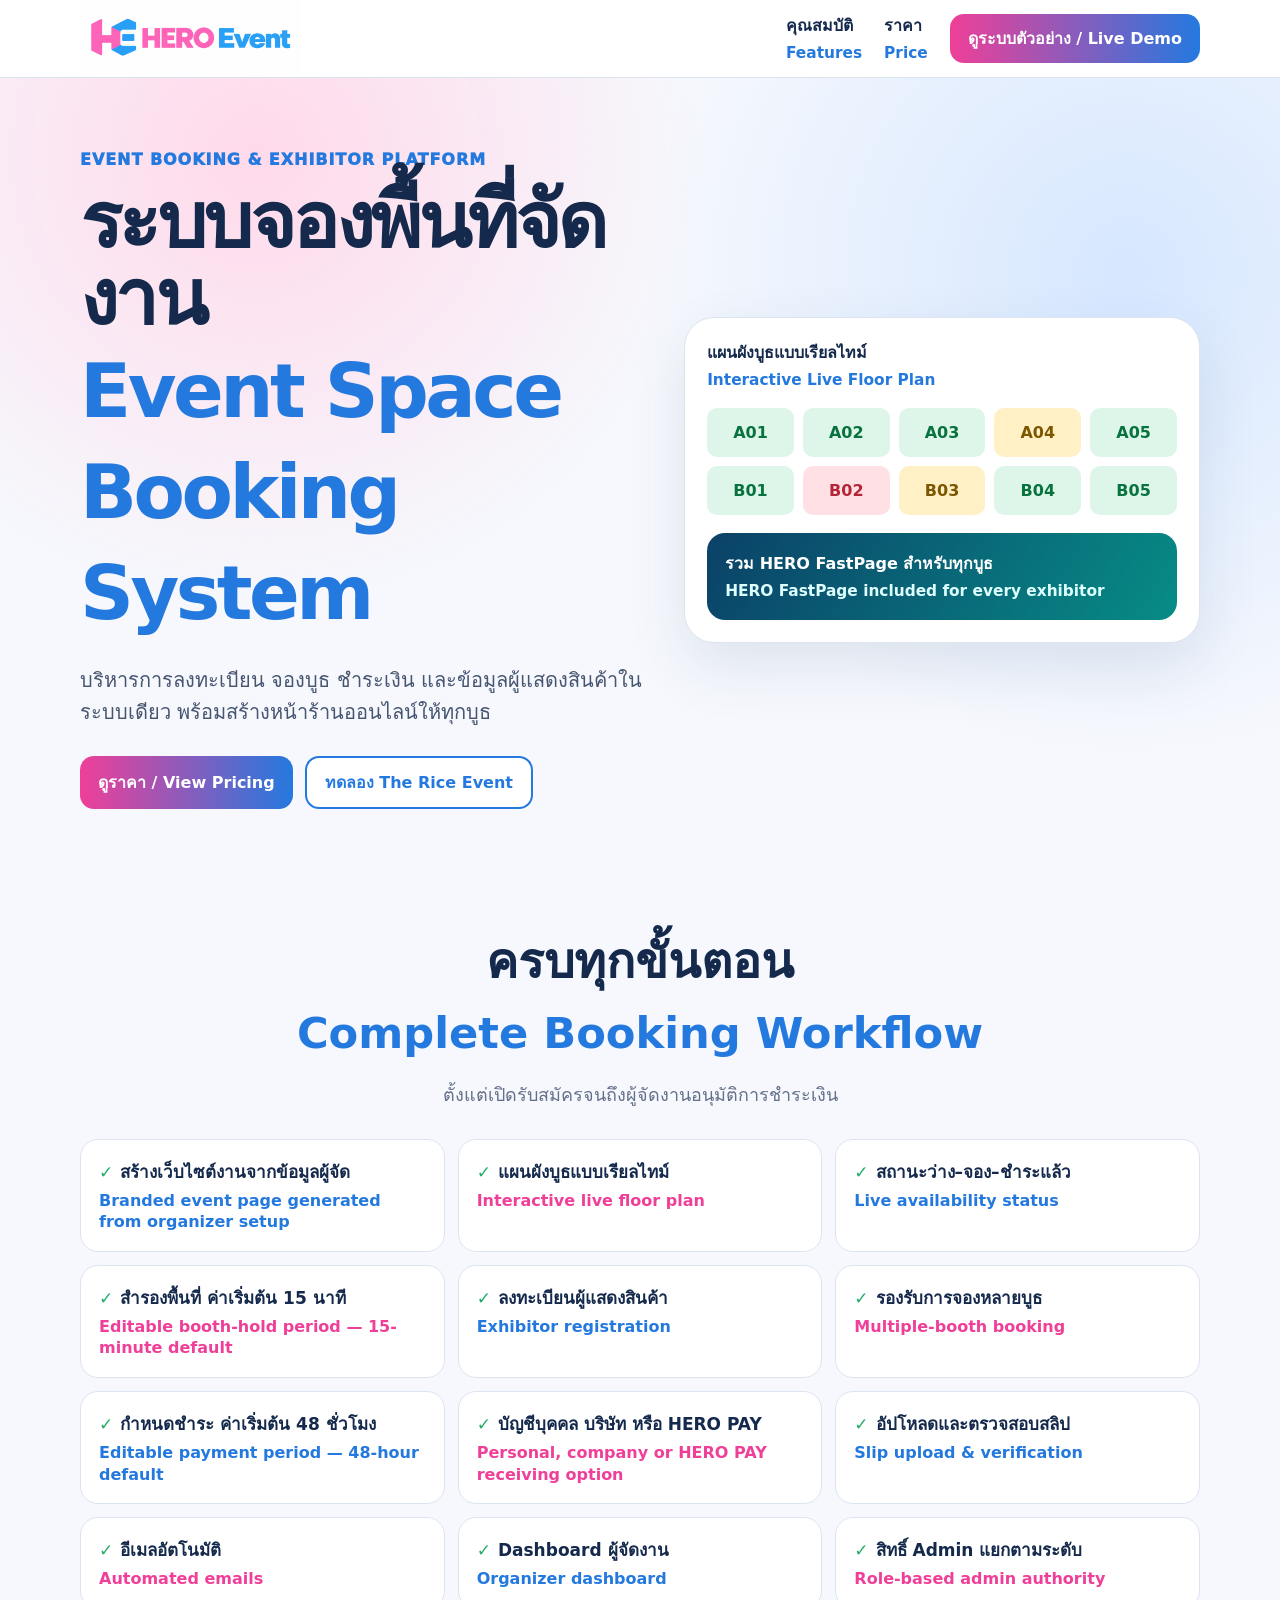
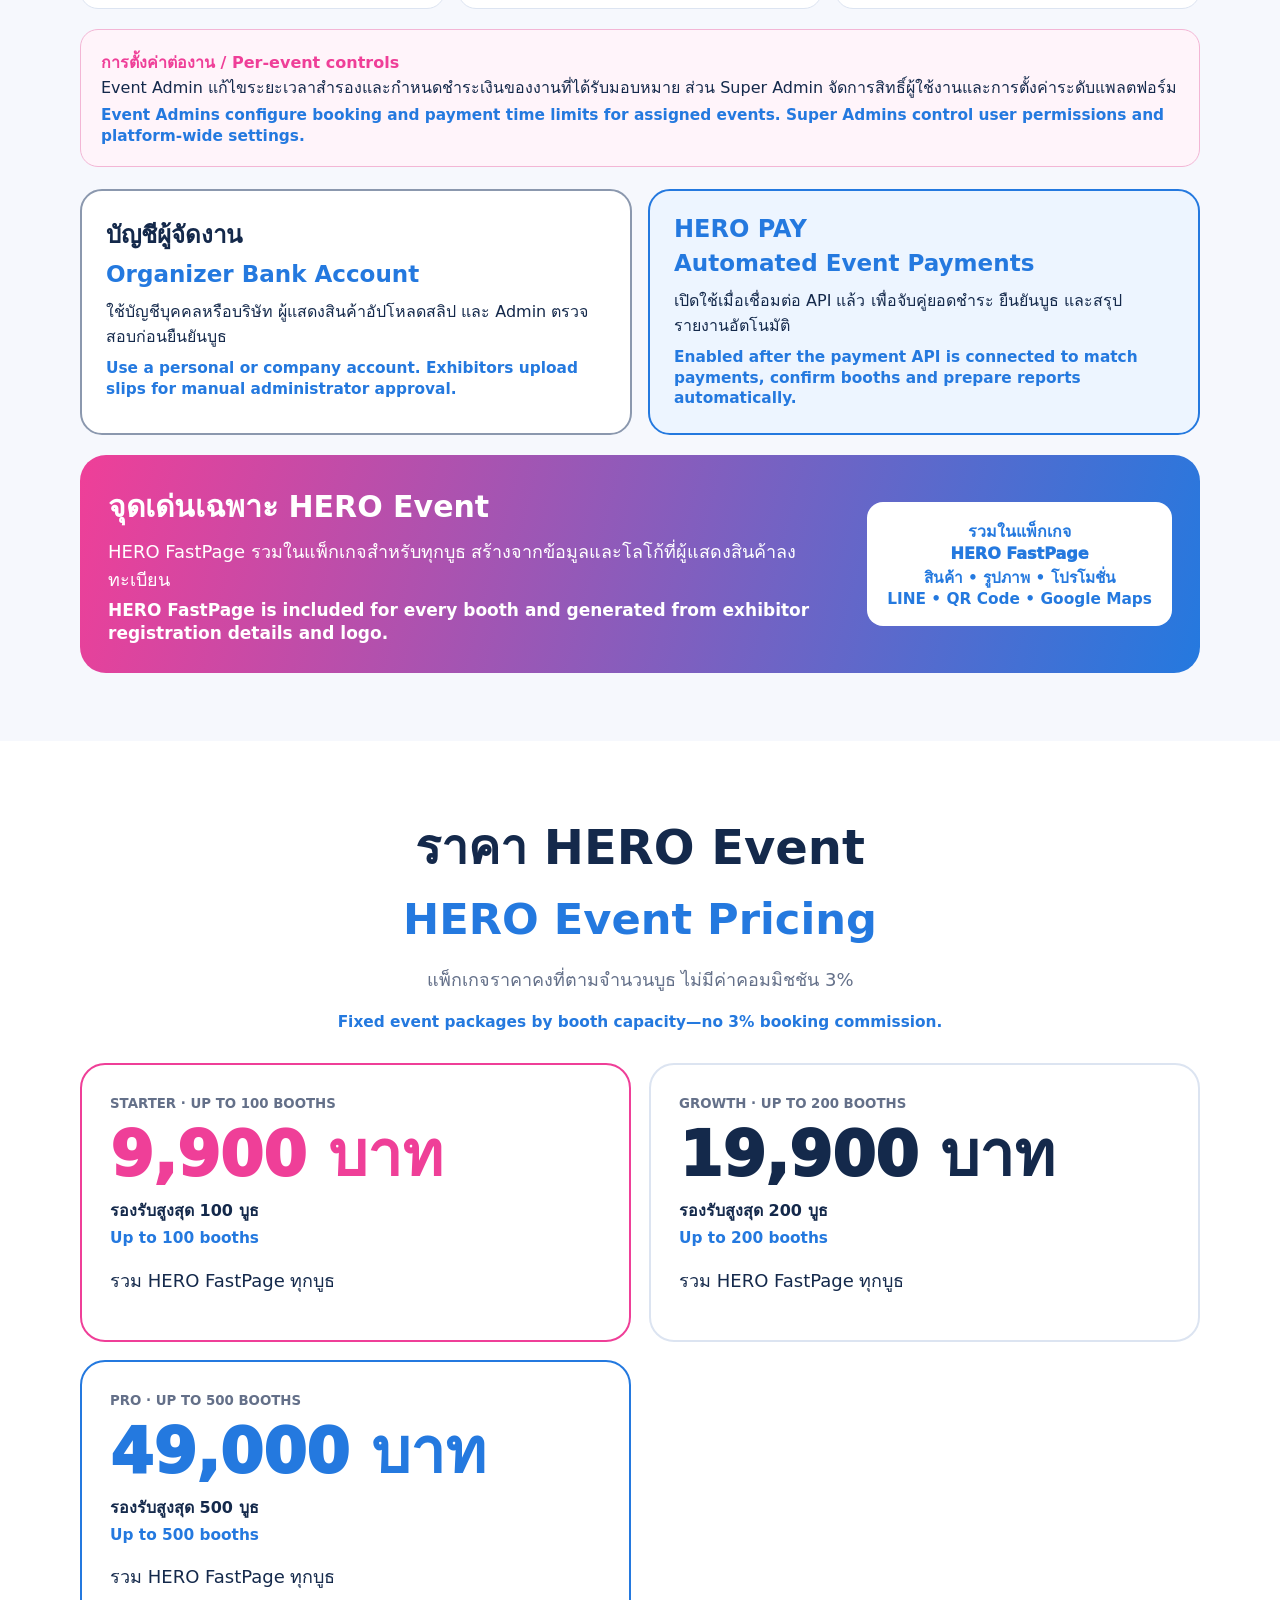
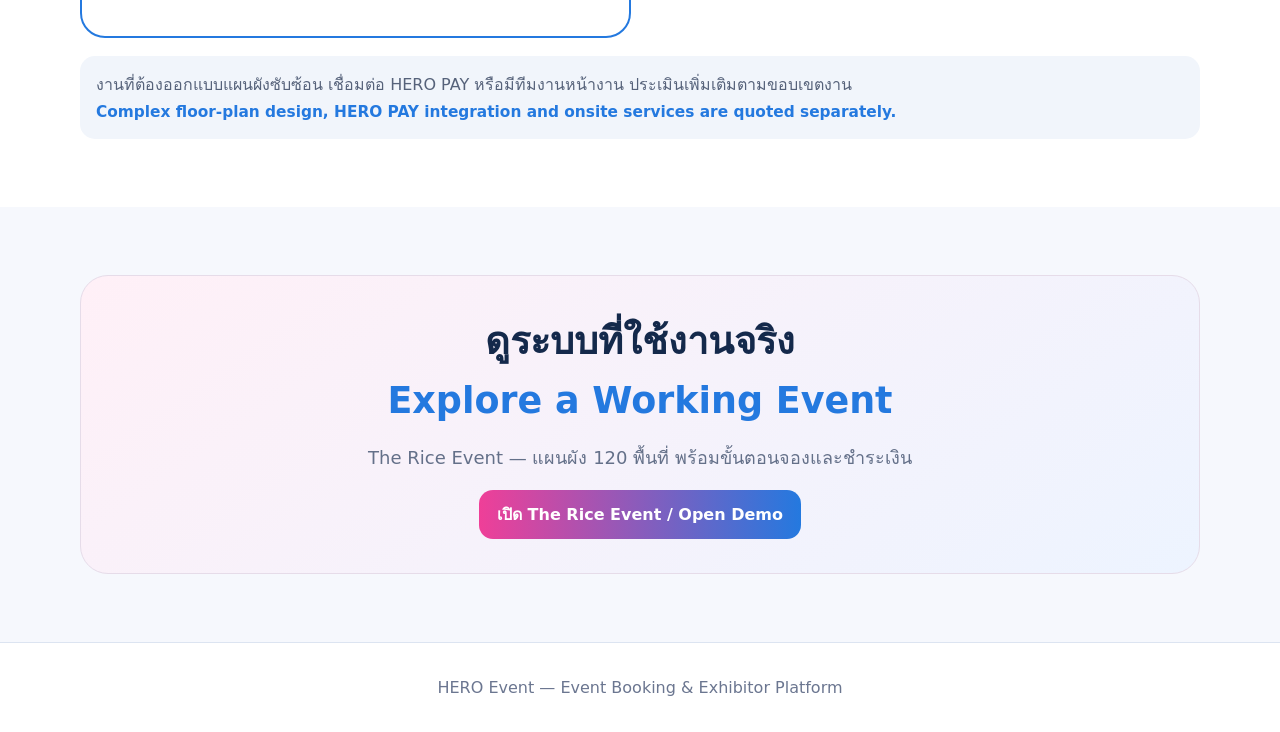
==== commit ea64b444: "Update HERO Event pricing and production features" ====
--- a/index.html
+++ b/index.html
@@ -9,28 +9,20 @@
     header{position:sticky;top:0;z-index:10;background:#ffffffed;border-bottom:1px solid var(--line);backdrop-filter:blur(12px)}nav{min-height:76px;display:flex;align-items:center;gap:20px}.logo{width:220px;max-width:42vw;height:auto}.links{margin-left:auto;display:flex;align-items:center;gap:22px;font-weight:850}.cta{display:inline-flex;justify-content:center;align-items:center;border-radius:14px;padding:12px 18px;background:linear-gradient(90deg,var(--pink),var(--blue));color:#fff;font-weight:900}
     .hero{padding:72px 0 46px;background:radial-gradient(circle at 20% 10%,#ffd9ea 0,transparent 36%),radial-gradient(circle at 88% 25%,#d6e7ff 0,transparent 38%)}.heroGrid{display:grid;grid-template-columns:1.05fr .95fr;gap:34px;align-items:center}.eyebrow{font-weight:950;color:var(--blue);letter-spacing:.06em}.hero h1{font-size:clamp(43px,7vw,78px);line-height:.98;margin:14px 0 20px;letter-spacing:-.045em}.hero p{font-size:20px;line-height:1.6;color:#465570;max-width:650px}.heroActions{display:flex;gap:12px;flex-wrap:wrap;margin-top:28px}.ghost{border:2px solid var(--blue);color:var(--blue);background:#fff}
     .visual{background:#fff;border:1px solid var(--line);border-radius:30px;padding:22px;box-shadow:0 24px 60px #27456b1c}.map{display:grid;grid-template-columns:repeat(5,1fr);gap:9px;margin:18px 0}.booth{padding:15px 3px;text-align:center;border-radius:10px;background:#ddf6e9;color:#08733f;font-weight:900}.booth:nth-child(4n){background:#fff0c6;color:#7d5700}.booth:nth-child(7n){background:#ffe1e5;color:#b42538}.shopCard{border-radius:18px;padding:18px;color:#fff;background:linear-gradient(120deg,#0b4168,#078c86)}
-    section{padding:68px 0}.head{text-align:center;max-width:760px;margin:0 auto 30px}.head h2{font-size:clamp(32px,5vw,48px);margin:0 0 10px}.head h2 .en{font-size:.9em}.head p{color:var(--muted);font-size:18px;line-height:1.55}.features{display:grid;grid-template-columns:repeat(3,1fr);gap:13px}.feature{background:#fff;border:1px solid var(--line);border-radius:18px;padding:18px;font-size:17px;font-weight:850;min-height:150px}.featureShot{height:112px;border-radius:14px;background:#f4f7fc;border:1px solid #e2e8f2;margin-bottom:14px;padding:10px;overflow:hidden;font-size:10px;font-weight:700;color:#536078}.featureShot.real{height:260px;padding:0;background:#eef3fb;border-color:#ccd8e8;box-shadow:0 8px 20px #203d6714}.featureShot.real img{width:100%;height:100%;display:block;object-fit:cover;object-position:top center}.miniHead{height:13px;border-radius:6px;background:linear-gradient(90deg,var(--pink),var(--blue));margin-bottom:8px}.miniHero{height:65px;border-radius:9px;background:linear-gradient(145deg,#dcecff,#fff0f7);display:grid;place-items:center;color:var(--navy);font-size:13px}.miniMap{display:grid;grid-template-columns:repeat(5,1fr);gap:4px}.miniMap i{height:22px;border-radius:5px;background:#dff6e9;color:#08733f;display:grid;place-items:center;font-style:normal}.miniMap i:nth-child(4n){background:#fff0c8;color:#815e00}.miniMap i:nth-child(7n){background:#ffe1e5;color:#a92539}.miniStats{display:grid;grid-template-columns:repeat(3,1fr);gap:6px}.miniStats span{background:#fff;border-radius:7px;padding:9px 3px;text-align:center}.miniTimer{font-size:23px;color:#9a6800;background:#fff1c9;border-radius:10px;padding:13px;text-align:center}.miniForm span{display:block;height:16px;border-radius:5px;background:#fff;border:1px solid #d8e0ec;margin:5px 0}.miniChips b{display:inline-block;padding:8px;margin:3px;border-radius:8px;background:#e3efff;color:#145fb6}.miniDue{background:#fff4d5;border-radius:10px;padding:14px;font-size:13px}.miniUpload{background:#fff;border:1px dashed #97a7bc;border-radius:10px;padding:12px;text-align:center}.miniMail{background:#fff;border-radius:9px;padding:10px}.miniMail b{display:block;color:var(--pink);font-size:13px;margin-bottom:5px}.miniRoles span{display:inline-block;border-radius:999px;background:#eaf2ff;color:#1b60aa;padding:6px 8px;margin:3px}.fastExamples{margin-top:34px}.fastGrid{display:grid;grid-template-columns:repeat(3,1fr);gap:18px}.fastDemo{background:#fff;border:1px solid var(--line);border-radius:24px;padding:16px;box-shadow:0 12px 30px #203d6712}.phone{height:390px;border:8px solid #17243b;border-radius:28px;overflow:hidden;background:#f4f7fc;position:relative}.phone iframe{width:160%;height:160%;border:0;transform:scale(.625);transform-origin:top left;pointer-events:none}.phoneStatic{height:100%;padding:18px;background:linear-gradient(160deg,#07152c,#0d355c);color:#fff}.phoneStatic .hom{color:#f3c64c;font-size:25px;font-weight:950;margin:30px 0 18px}.phoneStatic .machine{height:150px;border-radius:18px;background:linear-gradient(145deg,#e9edf2,#92a4b8);display:grid;place-items:center;color:#132c4c;font-size:20px}.fastDemo h3{font-size:22px;margin:14px 0 4px}.openDemo{display:block;text-align:center;border:1.5px solid var(--blue);color:var(--blue);border-radius:12px;padding:10px;margin-top:12px;font-weight:900}.adminDemo{margin-top:26px;border:1px solid var(--line);border-radius:26px;background:#fff;padding:25px;display:grid;grid-template-columns:1fr 1.2fr;gap:22px;align-items:center}.adminDemo h3{font-size:29px;margin:0 0 10px}.dashMini{border-radius:20px;background:#f4f7fc;padding:16px;display:grid;grid-template-columns:repeat(2,1fr);gap:10px}.dashMini div{position:relative;overflow:hidden;border-radius:15px;padding:15px;border:1px solid transparent}.dashMini div:before{content:"";position:absolute;inset:0 0 auto;height:5px}.dashMini .total{background:#eef5ff;border-color:#bcd7ff}.dashMini .total:before{background:#2479df}.dashMini .available{background:#eafff4;border-color:#b5eed2}.dashMini .available:before{background:#20ad69}.dashMini .awaiting{background:#fff8dc;border-color:#f3dd83}.dashMini .awaiting:before{background:#f4b52f}.dashMini .paid{background:#fff0f7;border-color:#f6bedb}.dashMini .paid:before{background:#ef3f98}.dashMini b{font-size:25px;display:block;color:var(--blue)}.feature .en{color:var(--blue);font-size:16px;font-weight:700}.feature:nth-child(even) .en{color:var(--pink)}.feature strong{color:var(--green);margin-right:7px}.paymentGrid{display:grid;grid-template-columns:1fr 1fr;gap:16px;margin-top:22px}.paymentMode{background:#fff;border:2px solid var(--line);border-radius:22px;padding:24px}.paymentMode.manual{border-color:#8b98ae}.paymentMode.auto{border-color:var(--blue);background:#edf5ff}.paymentMode h3{font-size:24px;margin:0 0 10px}.paymentMode.auto h3{color:var(--blue)}.paymentMode p{line-height:1.55;margin:8px 0}.adminNote{margin-top:20px;padding:20px;border-radius:18px;background:#fff4fa;border:1px solid #f3b6d5}.adminNote b{color:var(--pink)}
+    section{padding:68px 0}.head{text-align:center;max-width:760px;margin:0 auto 30px}.head h2{font-size:clamp(32px,5vw,48px);margin:0 0 10px}.head h2 .en{font-size:.9em}.head p{color:var(--muted);font-size:18px;line-height:1.55}.features{display:grid;grid-template-columns:repeat(3,1fr);gap:13px}.feature{background:#fff;border:1px solid var(--line);border-radius:18px;padding:18px;font-size:17px;font-weight:850}.feature .en{color:var(--blue);font-size:16px;font-weight:700}.feature:nth-child(even) .en{color:var(--pink)}.feature strong{color:var(--green);margin-right:7px}.paymentGrid{display:grid;grid-template-columns:1fr 1fr;gap:16px;margin-top:22px}.paymentMode{background:#fff;border:2px solid var(--line);border-radius:22px;padding:24px}.paymentMode.manual{border-color:#8b98ae}.paymentMode.auto{border-color:var(--blue);background:#edf5ff}.paymentMode h3{font-size:24px;margin:0 0 10px}.paymentMode.auto h3{color:var(--blue)}.paymentMode p{line-height:1.55;margin:8px 0}.adminNote{margin-top:20px;padding:20px;border-radius:18px;background:#fff4fa;border:1px solid #f3b6d5}.adminNote b{color:var(--pink)}
     .fast{margin-top:20px;border-radius:26px;padding:28px;background:linear-gradient(105deg,var(--pink),var(--blue));color:#fff;display:grid;grid-template-columns:1fr auto;gap:22px;align-items:center}.fast h3{font-size:30px;margin:0 0 8px}.fast p{font-size:18px;line-height:1.55;margin:0}.fast .tag{background:#fff;color:var(--blue);padding:17px 20px;border-radius:16px;font-weight:950;text-align:center}
-    #price{background:#fff}.prices{display:grid;grid-template-columns:repeat(3,1fr);gap:18px}.price{border:2px solid var(--line);border-radius:25px;padding:28px;background:#fff}.price:nth-child(1){border-color:var(--pink)}.price:nth-child(2){border-color:#8b5cf6}.price:nth-child(3){border-color:var(--blue);background:#f1f6ff}.price small{font-weight:900;color:var(--muted)}.amount{font-size:clamp(42px,7vw,62px);font-weight:950;line-height:1;margin:12px 0}.price:nth-child(1) .amount{color:var(--pink)}.price:nth-child(2) .amount{color:#7c3aed}.price:nth-child(3) .amount{color:var(--blue)}.price ul{padding-left:20px;line-height:1.55;color:#465570}.price .value{margin-top:16px;padding-top:14px;border-top:1px solid var(--line);font-weight:850;color:var(--navy)}.price p{font-size:18px;line-height:1.5}.note{margin-top:18px;padding:16px;border-radius:15px;background:#f1f5fb;color:#56627a}.demo{text-align:center}.demoBox{border-radius:28px;padding:34px;background:linear-gradient(145deg,#fff0f7,#edf4ff);border:1px solid #e6dce9}.demoBox h2{font-size:38px;margin:0 0 10px}.demoBox p{color:var(--muted);font-size:18px}.footer{text-align:center;padding:35px 16px;color:#6b7690;border-top:1px solid var(--line);background:#fff}
-    @media(max-width:760px){.links a:not(.cta){display:none}.logo{width:180px}.hero{padding-top:42px}.heroGrid,.prices,.fast,.paymentGrid,.adminDemo{grid-template-columns:1fr}.features{grid-template-columns:1fr 1fr}.fastGrid{grid-template-columns:1fr}.visual{padding:16px}.booth{padding:12px 2px}.fast .tag{text-align:left}}@media(max-width:480px){.features{grid-template-columns:1fr}.links{gap:8px}.cta{padding:10px 13px;font-size:14px}.hero p{font-size:18px}}
+    #price{background:#fff}.prices{display:grid;grid-template-columns:1fr 1fr;gap:18px}.price{border:2px solid var(--line);border-radius:25px;padding:28px;background:#fff}.price:first-child{border-color:var(--pink)}.price:last-child{border-color:var(--blue)}.price small{font-weight:900;color:var(--muted)}.amount{font-size:clamp(42px,7vw,62px);font-weight:950;line-height:1;margin:12px 0}.price:first-child .amount{color:var(--pink)}.price:last-child .amount{color:var(--blue)}.price p{font-size:18px;line-height:1.5}.note{margin-top:18px;padding:16px;border-radius:15px;background:#f1f5fb;color:#56627a}.demo{text-align:center}.demoBox{border-radius:28px;padding:34px;background:linear-gradient(145deg,#fff0f7,#edf4ff);border:1px solid #e6dce9}.demoBox h2{font-size:38px;margin:0 0 10px}.demoBox p{color:var(--muted);font-size:18px}.footer{text-align:center;padding:35px 16px;color:#6b7690;border-top:1px solid var(--line);background:#fff}
+    @media(max-width:760px){.links a:not(.cta){display:none}.logo{width:180px}.hero{padding-top:42px}.heroGrid,.prices,.fast,.paymentGrid{grid-template-columns:1fr}.features{grid-template-columns:1fr 1fr}.visual{padding:16px}.booth{padding:12px 2px}.fast .tag{text-align:left}}@media(max-width:480px){.features{grid-template-columns:1fr}.links{gap:8px}.cta{padding:10px 13px;font-size:14px}.hero p{font-size:18px}}
   </style>
 </head>
 <body>
   <header><nav class="wrap"><a href="#top"><img class="logo" src="/the-rice/hero-event-logo.jpg" alt="HERO Event"></a><div class="links"><a href="#features">คุณสมบัติ<span class="en">Features</span></a><a href="#price">ราคา<span class="en">Price</span></a><a class="cta" href="/the-rice/">ดูระบบตัวอย่าง / Live Demo</a></div></nav></header>
   <main id="top">
-    <div class="hero"><div class="wrap heroGrid"><div><div class="eyebrow">EVENT BOOKING & EXHIBITOR PLATFORM</div><h1>ระบบจองพื้นที่จัดงาน<span class="en">Event Space Booking System</span></h1><p>บริหารการลงทะเบียน จองบูธ ชำระเงิน และข้อมูลผู้แสดงสินค้าในระบบเดียว พร้อมสร้างหน้าร้านออนไลน์ให้ทุกบูธ</p><div class="heroActions"><a class="cta" href="#price">ดูราคา / View Pricing</a><a class="cta ghost" href="/the-rice/">ทดลอง The Rice Event</a></div></div><div class="visual"><b>แผนผังบูธแบบเรียลไทม์ <span class="en">Interactive Live Floor Plan</span></b><div class="map"><div class="booth">A01</div><div class="booth">A02</div><div class="booth">A03</div><div class="booth">A04</div><div class="booth">A05</div><div class="booth">B01</div><div class="booth">B02</div><div class="booth">B03</div><div class="booth">B04</div><div class="booth">B05</div></div><div class="shopCard"><b>ฟรี! หน้าร้านออนไลน์ทุกบูธ</b><span class="en" style="color:#dff">FREE online page for every exhibitor</span></div></div></div></div>
+    <div class="hero"><div class="wrap heroGrid"><div><div class="eyebrow">EVENT BOOKING & EXHIBITOR PLATFORM</div><h1>ระบบจองพื้นที่จัดงาน<span class="en">Event Space Booking System</span></h1><p>บริหารการลงทะเบียน จองบูธ ชำระเงิน และข้อมูลผู้แสดงสินค้าในระบบเดียว พร้อมสร้างหน้าร้านออนไลน์ให้ทุกบูธ</p><div class="heroActions"><a class="cta" href="#price">ดูราคา / View Pricing</a><a class="cta ghost" href="/the-rice/">ทดลอง The Rice Event</a></div></div><div class="visual"><b>แผนผังบูธแบบเรียลไทม์ <span class="en">Interactive Live Floor Plan</span></b><div class="map"><div class="booth">A01</div><div class="booth">A02</div><div class="booth">A03</div><div class="booth">A04</div><div class="booth">A05</div><div class="booth">B01</div><div class="booth">B02</div><div class="booth">B03</div><div class="booth">B04</div><div class="booth">B05</div></div><div class="shopCard"><b>รวม HERO FastPage สำหรับทุกบูธ</b><span class="en" style="color:#dff">HERO FastPage included for every exhibitor</span></div></div></div></div>
     <section id="features"><div class="wrap"><div class="head"><h2>ครบทุกขั้นตอน<span class="en">Complete Booking Workflow</span></h2><p>ตั้งแต่เปิดรับสมัครจนถึงผู้จัดงานอนุมัติการชำระเงิน</p></div><div class="features">
-      <div class="feature"><div class="featureShot real"><img loading="lazy" src="[data-uri]" alt="The Rice Event webpage displayed in a mobile browser"></div><strong>✓</strong>สร้างเว็บไซต์งานจากข้อมูลผู้จัด<span class="en">Branded event page generated from organizer setup</span></div><div class="feature"><div class="featureShot real"><img loading="lazy" src="[data-uri]" alt="Interactive live booth floor plan on mobile"></div><strong>✓</strong>แผนผังบูธแบบเรียลไทม์<span class="en">Interactive live floor plan</span></div><div class="feature"><div class="featureShot real"><img loading="lazy" src="[data-uri]" alt="Real-time booth availability status on mobile"></div><strong>✓</strong>สถานะว่าง–จอง–ชำระแล้ว<span class="en">Live availability status</span></div><div class="feature"><div class="featureShot real"><img loading="lazy" src="[data-uri]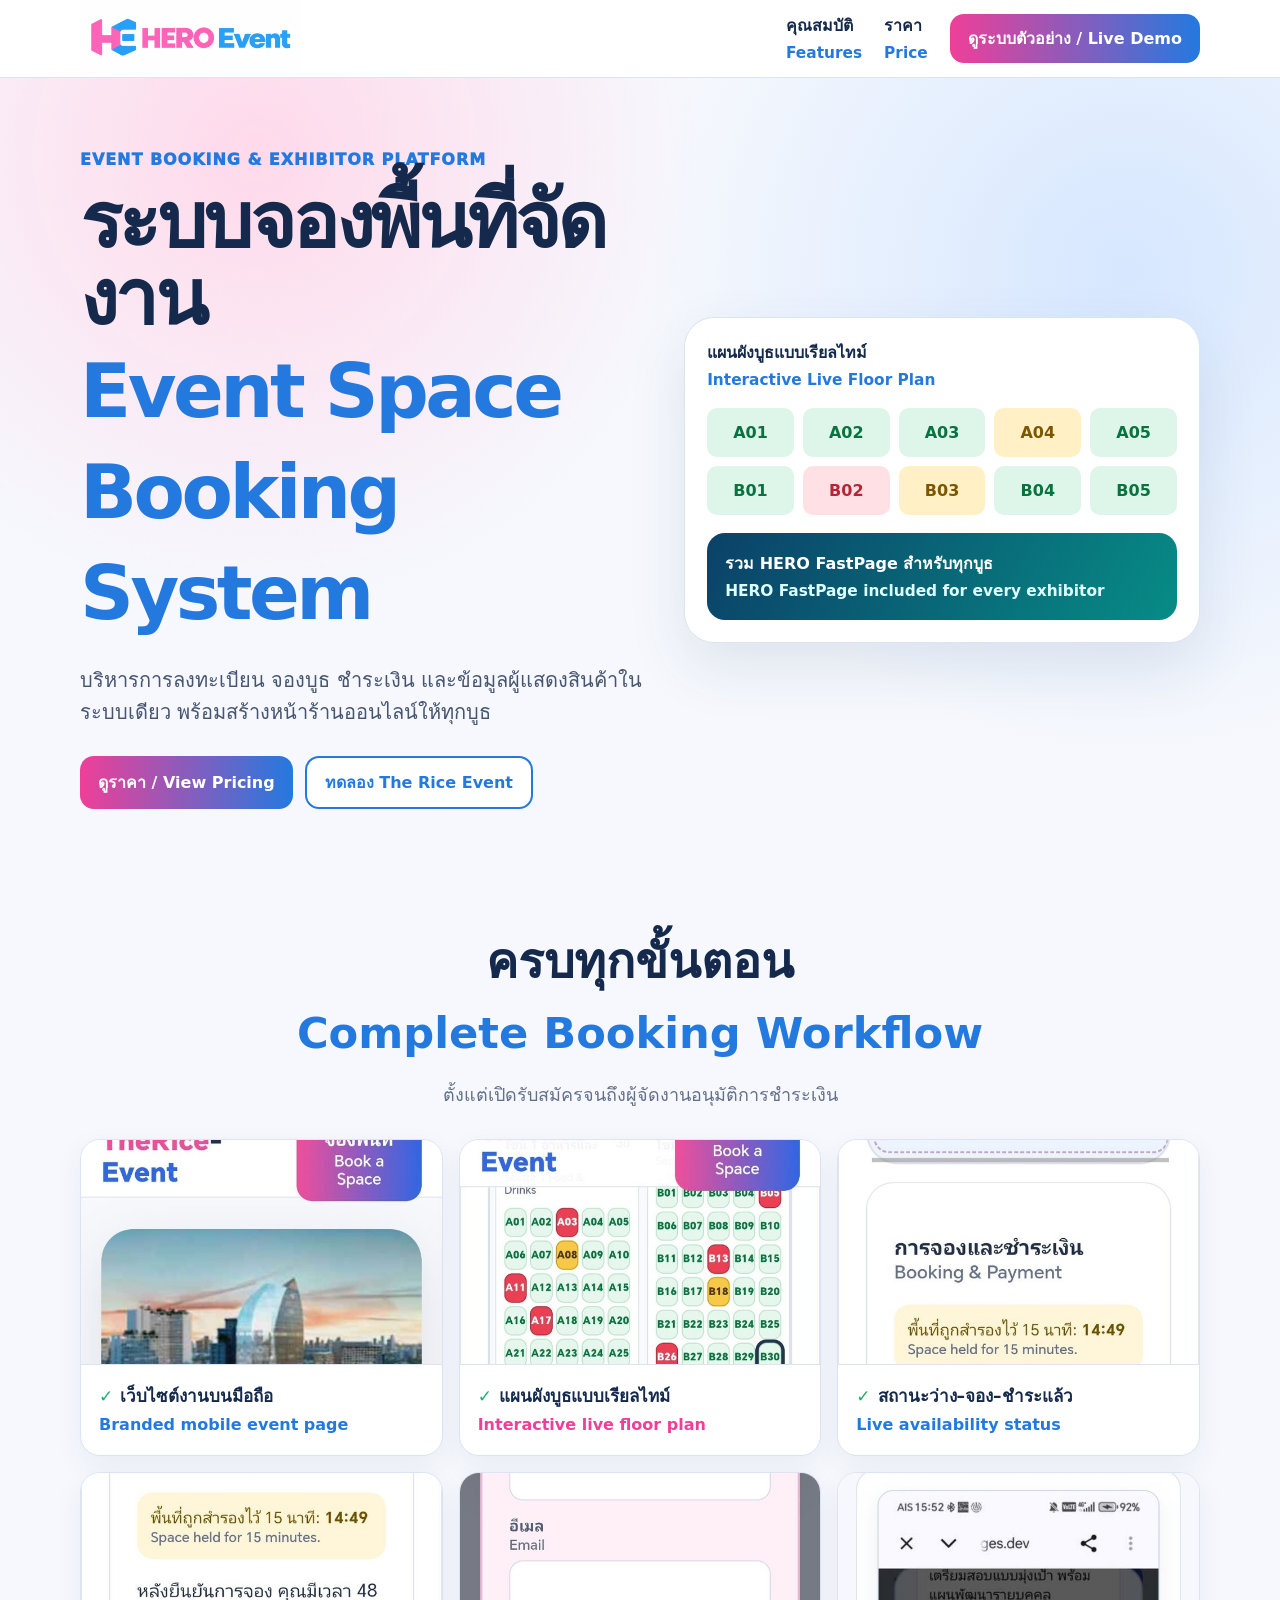
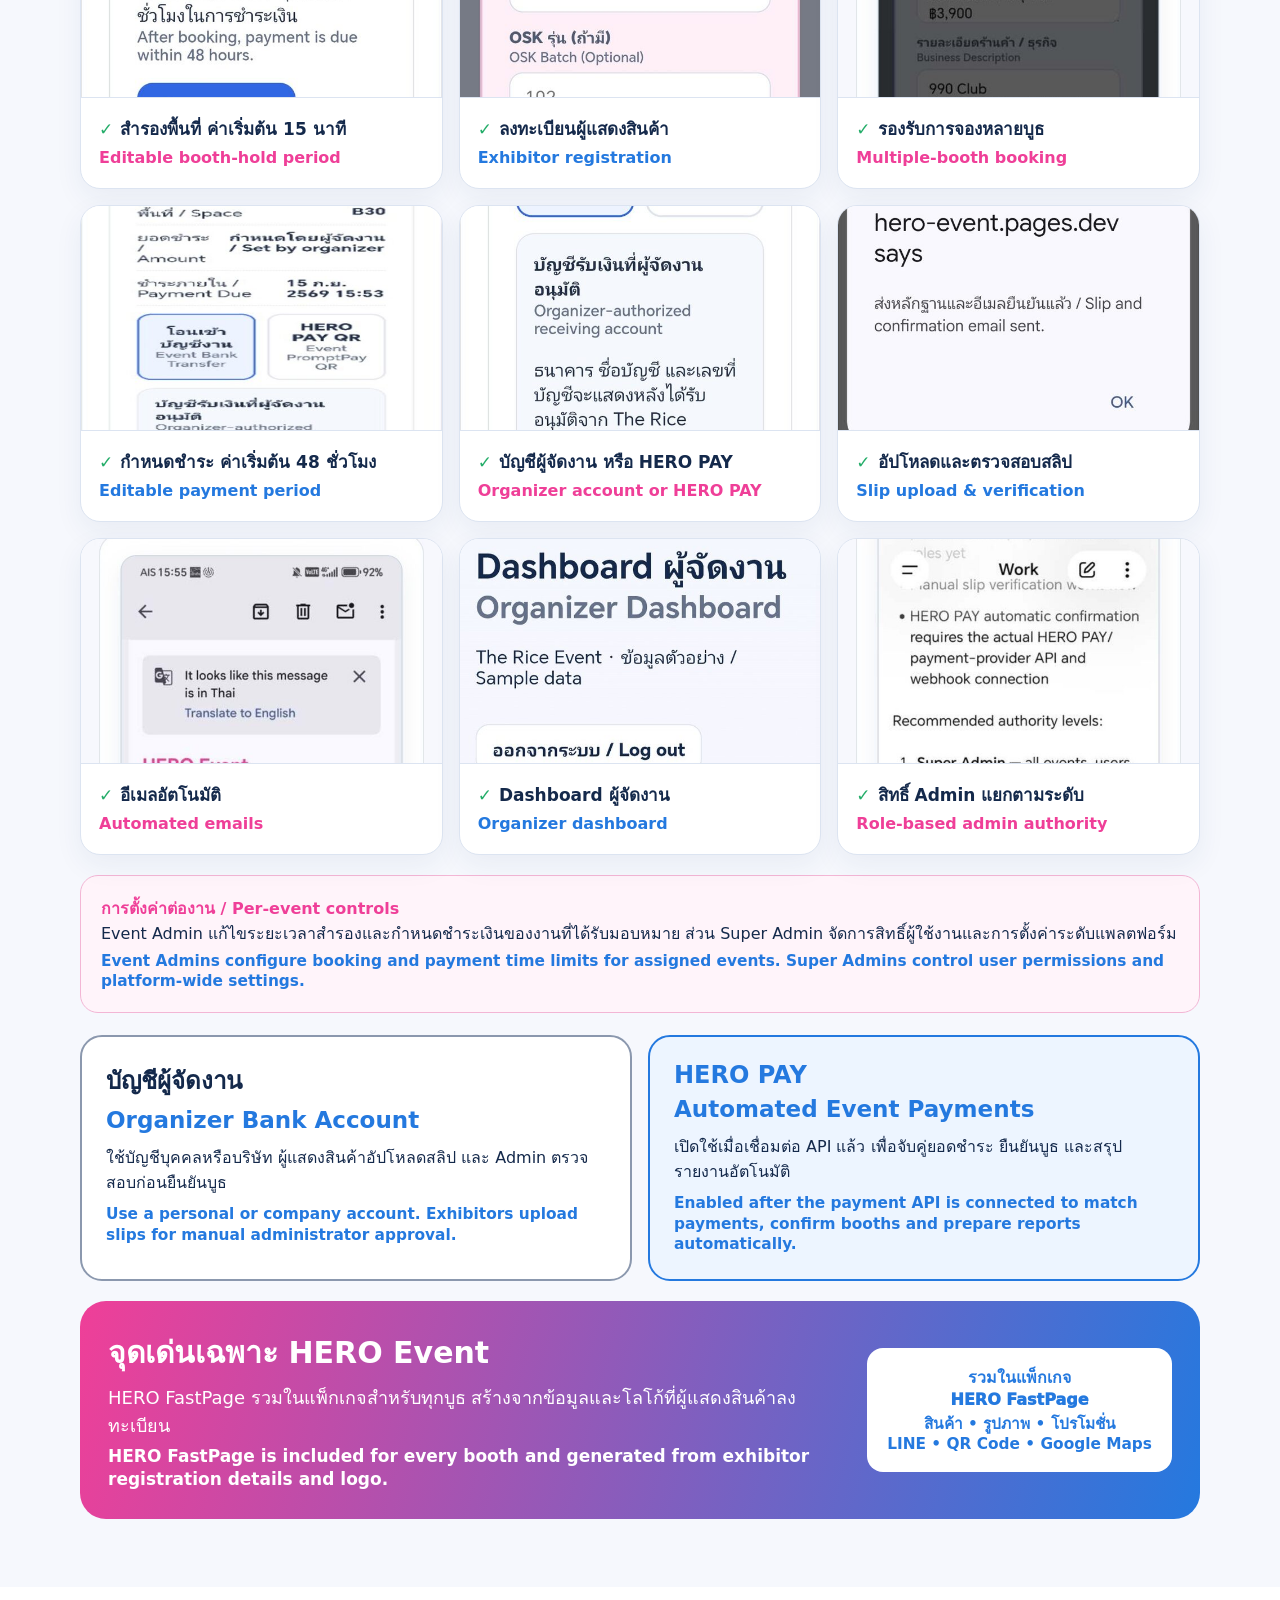
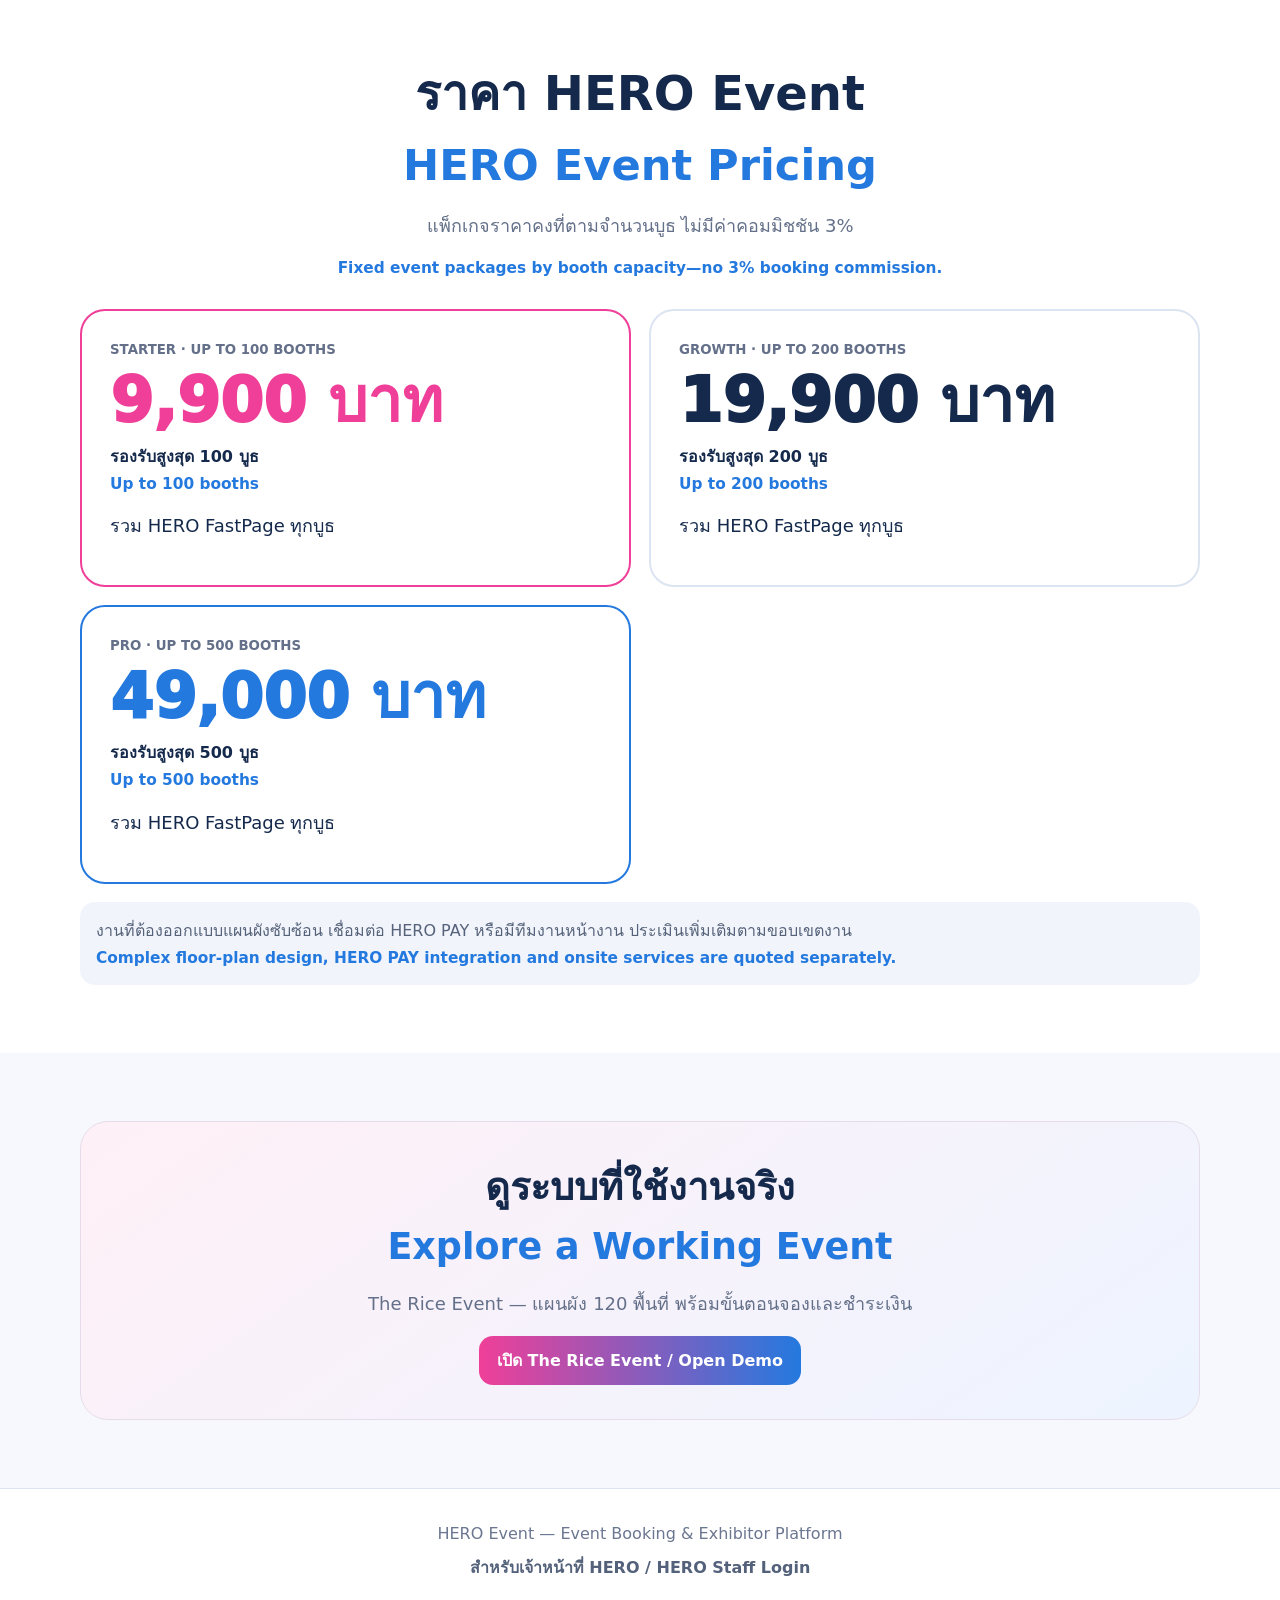
==== commit 5e4b1420: "Show real system image for every HERO Event feature" ====
--- a/index.html
+++ b/index.html
@@ -9,7 +9,7 @@
     header{position:sticky;top:0;z-index:10;background:#ffffffed;border-bottom:1px solid var(--line);backdrop-filter:blur(12px)}nav{min-height:76px;display:flex;align-items:center;gap:20px}.logo{width:220px;max-width:42vw;height:auto}.links{margin-left:auto;display:flex;align-items:center;gap:22px;font-weight:850}.cta{display:inline-flex;justify-content:center;align-items:center;border-radius:14px;padding:12px 18px;background:linear-gradient(90deg,var(--pink),var(--blue));color:#fff;font-weight:900}
     .hero{padding:72px 0 46px;background:radial-gradient(circle at 20% 10%,#ffd9ea 0,transparent 36%),radial-gradient(circle at 88% 25%,#d6e7ff 0,transparent 38%)}.heroGrid{display:grid;grid-template-columns:1.05fr .95fr;gap:34px;align-items:center}.eyebrow{font-weight:950;color:var(--blue);letter-spacing:.06em}.hero h1{font-size:clamp(43px,7vw,78px);line-height:.98;margin:14px 0 20px;letter-spacing:-.045em}.hero p{font-size:20px;line-height:1.6;color:#465570;max-width:650px}.heroActions{display:flex;gap:12px;flex-wrap:wrap;margin-top:28px}.ghost{border:2px solid var(--blue);color:var(--blue);background:#fff}
     .visual{background:#fff;border:1px solid var(--line);border-radius:30px;padding:22px;box-shadow:0 24px 60px #27456b1c}.map{display:grid;grid-template-columns:repeat(5,1fr);gap:9px;margin:18px 0}.booth{padding:15px 3px;text-align:center;border-radius:10px;background:#ddf6e9;color:#08733f;font-weight:900}.booth:nth-child(4n){background:#fff0c6;color:#7d5700}.booth:nth-child(7n){background:#ffe1e5;color:#b42538}.shopCard{border-radius:18px;padding:18px;color:#fff;background:linear-gradient(120deg,#0b4168,#078c86)}
-    section{padding:68px 0}.head{text-align:center;max-width:760px;margin:0 auto 30px}.head h2{font-size:clamp(32px,5vw,48px);margin:0 0 10px}.head h2 .en{font-size:.9em}.head p{color:var(--muted);font-size:18px;line-height:1.55}.features{display:grid;grid-template-columns:repeat(3,1fr);gap:13px}.feature{background:#fff;border:1px solid var(--line);border-radius:18px;padding:18px;font-size:17px;font-weight:850}.feature .en{color:var(--blue);font-size:16px;font-weight:700}.feature:nth-child(even) .en{color:var(--pink)}.feature strong{color:var(--green);margin-right:7px}.paymentGrid{display:grid;grid-template-columns:1fr 1fr;gap:16px;margin-top:22px}.paymentMode{background:#fff;border:2px solid var(--line);border-radius:22px;padding:24px}.paymentMode.manual{border-color:#8b98ae}.paymentMode.auto{border-color:var(--blue);background:#edf5ff}.paymentMode h3{font-size:24px;margin:0 0 10px}.paymentMode.auto h3{color:var(--blue)}.paymentMode p{line-height:1.55;margin:8px 0}.adminNote{margin-top:20px;padding:20px;border-radius:18px;background:#fff4fa;border:1px solid #f3b6d5}.adminNote b{color:var(--pink)}
+    section{padding:68px 0}.head{text-align:center;max-width:760px;margin:0 auto 30px}.head h2{font-size:clamp(32px,5vw,48px);margin:0 0 10px}.head h2 .en{font-size:.9em}.head p{color:var(--muted);font-size:18px;line-height:1.55}.features{display:grid;grid-template-columns:repeat(3,1fr);gap:16px}.feature{overflow:hidden;background:#fff;border:1px solid var(--line);border-radius:20px;font-size:17px;font-weight:850;box-shadow:0 10px 28px #26446b10}.feature img{display:block;width:100%;aspect-ratio:16/10;object-fit:cover;object-position:center;border-bottom:1px solid var(--line);background:#edf3fb}.featureCopy{padding:17px 18px 19px}.feature .en{color:var(--blue);font-size:16px;font-weight:700}.feature:nth-child(even) .en{color:var(--pink)}.feature strong{color:var(--green);margin-right:7px}.paymentGrid{display:grid;grid-template-columns:1fr 1fr;gap:16px;margin-top:22px}.paymentMode{background:#fff;border:2px solid var(--line);border-radius:22px;padding:24px}.paymentMode.manual{border-color:#8b98ae}.paymentMode.auto{border-color:var(--blue);background:#edf5ff}.paymentMode h3{font-size:24px;margin:0 0 10px}.paymentMode.auto h3{color:var(--blue)}.paymentMode p{line-height:1.55;margin:8px 0}.adminNote{margin-top:20px;padding:20px;border-radius:18px;background:#fff4fa;border:1px solid #f3b6d5}.adminNote b{color:var(--pink)}
     .fast{margin-top:20px;border-radius:26px;padding:28px;background:linear-gradient(105deg,var(--pink),var(--blue));color:#fff;display:grid;grid-template-columns:1fr auto;gap:22px;align-items:center}.fast h3{font-size:30px;margin:0 0 8px}.fast p{font-size:18px;line-height:1.55;margin:0}.fast .tag{background:#fff;color:var(--blue);padding:17px 20px;border-radius:16px;font-weight:950;text-align:center}
     #price{background:#fff}.prices{display:grid;grid-template-columns:1fr 1fr;gap:18px}.price{border:2px solid var(--line);border-radius:25px;padding:28px;background:#fff}.price:first-child{border-color:var(--pink)}.price:last-child{border-color:var(--blue)}.price small{font-weight:900;color:var(--muted)}.amount{font-size:clamp(42px,7vw,62px);font-weight:950;line-height:1;margin:12px 0}.price:first-child .amount{color:var(--pink)}.price:last-child .amount{color:var(--blue)}.price p{font-size:18px;line-height:1.5}.note{margin-top:18px;padding:16px;border-radius:15px;background:#f1f5fb;color:#56627a}.demo{text-align:center}.demoBox{border-radius:28px;padding:34px;background:linear-gradient(145deg,#fff0f7,#edf4ff);border:1px solid #e6dce9}.demoBox h2{font-size:38px;margin:0 0 10px}.demoBox p{color:var(--muted);font-size:18px}.footer{text-align:center;padding:35px 16px;color:#6b7690;border-top:1px solid var(--line);background:#fff}
     @media(max-width:760px){.links a:not(.cta){display:none}.logo{width:180px}.hero{padding-top:42px}.heroGrid,.prices,.fast,.paymentGrid{grid-template-columns:1fr}.features{grid-template-columns:1fr 1fr}.visual{padding:16px}.booth{padding:12px 2px}.fast .tag{text-align:left}}@media(max-width:480px){.features{grid-template-columns:1fr}.links{gap:8px}.cta{padding:10px 13px;font-size:14px}.hero p{font-size:18px}}
@@ -20,9 +20,9 @@
   <main id="top">
     <div class="hero"><div class="wrap heroGrid"><div><div class="eyebrow">EVENT BOOKING & EXHIBITOR PLATFORM</div><h1>ระบบจองพื้นที่จัดงาน<span class="en">Event Space Booking System</span></h1><p>บริหารการลงทะเบียน จองบูธ ชำระเงิน และข้อมูลผู้แสดงสินค้าในระบบเดียว พร้อมสร้างหน้าร้านออนไลน์ให้ทุกบูธ</p><div class="heroActions"><a class="cta" href="#price">ดูราคา / View Pricing</a><a class="cta ghost" href="/the-rice/">ทดลอง The Rice Event</a></div></div><div class="visual"><b>แผนผังบูธแบบเรียลไทม์ <span class="en">Interactive Live Floor Plan</span></b><div class="map"><div class="booth">A01</div><div class="booth">A02</div><div class="booth">A03</div><div class="booth">A04</div><div class="booth">A05</div><div class="booth">B01</div><div class="booth">B02</div><div class="booth">B03</div><div class="booth">B04</div><div class="booth">B05</div></div><div class="shopCard"><b>รวม HERO FastPage สำหรับทุกบูธ</b><span class="en" style="color:#dff">HERO FastPage included for every exhibitor</span></div></div></div></div>
     <section id="features"><div class="wrap"><div class="head"><h2>ครบทุกขั้นตอน<span class="en">Complete Booking Workflow</span></h2><p>ตั้งแต่เปิดรับสมัครจนถึงผู้จัดงานอนุมัติการชำระเงิน</p></div><div class="features">
-      <div class="feature"><strong>✓</strong>สร้างเว็บไซต์งานจากข้อมูลผู้จัด<span class="en">Branded event page generated from organizer setup</span></div><div class="feature"><strong>✓</strong>แผนผังบูธแบบเรียลไทม์<span class="en">Interactive live floor plan</span></div><div class="feature"><strong>✓</strong>สถานะว่าง–จอง–ชำระแล้ว<span class="en">Live availability status</span></div><div class="feature"><strong>✓</strong>สำรองพื้นที่ ค่าเริ่มต้น 15 นาที<span class="en">Editable booth-hold period — 15-minute default</span></div><div class="feature"><strong>✓</strong>ลงทะเบียนผู้แสดงสินค้า<span class="en">Exhibitor registration</span></div><div class="feature"><strong>✓</strong>รองรับการจองหลายบูธ<span class="en">Multiple-booth booking</span></div><div class="feature"><strong>✓</strong>กำหนดชำระ ค่าเริ่มต้น 48 ชั่วโมง<span class="en">Editable payment period — 48-hour default</span></div><div class="feature"><strong>✓</strong>บัญชีบุคคล บริษัท หรือ HERO PAY<span class="en">Personal, company or HERO PAY receiving option</span></div><div class="feature"><strong>✓</strong>อัปโหลดและตรวจสอบสลิป<span class="en">Slip upload & verification</span></div><div class="feature"><strong>✓</strong>อีเมลอัตโนมัติ<span class="en">Automated emails</span></div><div class="feature"><strong>✓</strong>Dashboard ผู้จัดงาน<span class="en">Organizer dashboard</span></div><div class="feature"><strong>✓</strong>สิทธิ์ Admin แยกตามระดับ<span class="en">Role-based admin authority</span></div>
+      <article class="feature"><img src="/feature-images/01-event-page.jpg" alt="The Rice Event page displayed on mobile"><div class="featureCopy"><strong>✓</strong>เว็บไซต์งานบนมือถือ<span class="en">Branded mobile event page</span></div></article><article class="feature"><img src="/feature-images/02-live-floor-plan.jpg" alt="Actual interactive booth floor plan"><div class="featureCopy"><strong>✓</strong>แผนผังบูธแบบเรียลไทม์<span class="en">Interactive live floor plan</span></div></article><article class="feature"><img src="/feature-images/03-live-status.jpg" alt="Actual available reserved and paid booth status"><div class="featureCopy"><strong>✓</strong>สถานะว่าง–จอง–ชำระแล้ว<span class="en">Live availability status</span></div></article><article class="feature"><img src="/feature-images/04-booth-hold.jpg" alt="Actual 15 minute booth hold screen"><div class="featureCopy"><strong>✓</strong>สำรองพื้นที่ ค่าเริ่มต้น 15 นาที<span class="en">Editable booth-hold period</span></div></article><article class="feature"><img src="/feature-images/05-exhibitor-registration.jpg" alt="Actual exhibitor registration form"><div class="featureCopy"><strong>✓</strong>ลงทะเบียนผู้แสดงสินค้า<span class="en">Exhibitor registration</span></div></article><article class="feature"><img src="/feature-images/06-multiple-booths.jpg" alt="Actual multiple booth booking confirmation"><div class="featureCopy"><strong>✓</strong>รองรับการจองหลายบูธ<span class="en">Multiple-booth booking</span></div></article><article class="feature"><img src="/feature-images/07-payment-period.jpg" alt="Actual booking payment period screen"><div class="featureCopy"><strong>✓</strong>กำหนดชำระ ค่าเริ่มต้น 48 ชั่วโมง<span class="en">Editable payment period</span></div></article><article class="feature"><img src="/feature-images/08-payment-account.jpg" alt="Actual organizer bank account payment option"><div class="featureCopy"><strong>✓</strong>บัญชีผู้จัดงาน หรือ HERO PAY<span class="en">Organizer account or HERO PAY</span></div></article><article class="feature"><img src="/feature-images/09-slip-upload.jpg" alt="Actual payment slip upload and confirmation"><div class="featureCopy"><strong>✓</strong>อัปโหลดและตรวจสอบสลิป<span class="en">Slip upload & verification</span></div></article><article class="feature"><img src="/feature-images/10-automated-email.jpg" alt="Actual HERO Event automated email"><div class="featureCopy"><strong>✓</strong>อีเมลอัตโนมัติ<span class="en">Automated emails</span></div></article><article class="feature"><img src="/feature-images/11-organizer-dashboard.jpg" alt="Actual organizer dashboard"><div class="featureCopy"><strong>✓</strong>Dashboard ผู้จัดงาน<span class="en">Organizer dashboard</span></div></article><article class="feature"><img src="/feature-images/12-admin-roles.jpg" alt="Actual role based admin authority screen"><div class="featureCopy"><strong>✓</strong>สิทธิ์ Admin แยกตามระดับ<span class="en">Role-based admin authority</span></div></article>
     </div><div class="adminNote"><b>การตั้งค่าต่องาน / Per-event controls</b><br>Event Admin แก้ไขระยะเวลาสำรองและกำหนดชำระเงินของงานที่ได้รับมอบหมาย ส่วน Super Admin จัดการสิทธิ์ผู้ใช้งานและการตั้งค่าระดับแพลตฟอร์ม<span class="en">Event Admins configure booking and payment time limits for assigned events. Super Admins control user permissions and platform-wide settings.</span></div><div class="paymentGrid"><article class="paymentMode manual"><h3>บัญชีผู้จัดงาน<span class="en">Organizer Bank Account</span></h3><p>ใช้บัญชีบุคคลหรือบริษัท ผู้แสดงสินค้าอัปโหลดสลิป และ Admin ตรวจสอบก่อนยืนยันบูธ</p><span class="en">Use a personal or company account. Exhibitors upload slips for manual administrator approval.</span></article><article class="paymentMode auto"><h3>HERO PAY<span class="en">Automated Event Payments</span></h3><p>เปิดใช้เมื่อเชื่อมต่อ API แล้ว เพื่อจับคู่ยอดชำระ ยืนยันบูธ และสรุปรายงานอัตโนมัติ</p><span class="en">Enabled after the payment API is connected to match payments, confirm booths and prepare reports automatically.</span></article></div><div class="fast"><div><h3>จุดเด่นเฉพาะ HERO Event</h3><p>HERO FastPage รวมในแพ็กเกจสำหรับทุกบูธ สร้างจากข้อมูลและโลโก้ที่ผู้แสดงสินค้าลงทะเบียน</p><span class="en" style="color:#fff;font-size:17px">HERO FastPage is included for every booth and generated from exhibitor registration details and logo.</span></div><div class="tag">รวมในแพ็กเกจ<br>HERO FastPage<span class="en">สินค้า • รูปภาพ • โปรโมชั่น<br>LINE • QR Code • Google Maps</span></div></div></div></section>
     <section id="price"><div class="wrap"><div class="head"><h2>ราคา HERO Event<span class="en">HERO Event Pricing</span></h2><p>แพ็กเกจราคาคงที่ตามจำนวนบูธ ไม่มีค่าคอมมิชชัน 3%</p><span class="en">Fixed event packages by booth capacity—no 3% booking commission.</span></div><div class="prices"><article class="price"><small>STARTER · UP TO 100 BOOTHS</small><div class="amount">9,900 บาท</div><b>รองรับสูงสุด 100 บูธ</b><span class="en">Up to 100 booths</span><p>รวม HERO FastPage ทุกบูธ</p></article><article class="price"><small>GROWTH · UP TO 200 BOOTHS</small><div class="amount">19,900 บาท</div><b>รองรับสูงสุด 200 บูธ</b><span class="en">Up to 200 booths</span><p>รวม HERO FastPage ทุกบูธ</p></article><article class="price"><small>PRO · UP TO 500 BOOTHS</small><div class="amount">49,000 บาท</div><b>รองรับสูงสุด 500 บูธ</b><span class="en">Up to 500 booths</span><p>รวม HERO FastPage ทุกบูธ</p></article></div><div class="note">งานที่ต้องออกแบบแผนผังซับซ้อน เชื่อมต่อ HERO PAY หรือมีทีมงานหน้างาน ประเมินเพิ่มเติมตามขอบเขตงาน <span class="en">Complex floor-plan design, HERO PAY integration and onsite services are quoted separately.</span></div></div></section>
     <section class="demo"><div class="wrap demoBox"><h2>ดูระบบที่ใช้งานจริง<span class="en">Explore a Working Event</span></h2><p>The Rice Event — แผนผัง 120 พื้นที่ พร้อมขั้นตอนจองและชำระเงิน</p><a class="cta" href="/the-rice/">เปิด The Rice Event / Open Demo</a></div></section>
-  </main><footer class="footer">HERO Event — Event Booking & Exhibitor Platform</footer>
+  </main><footer class="footer">HERO Event — Event Booking & Exhibitor Platform<br><a href="/the-rice/internal" style="display:inline-block;margin-top:12px;font-weight:800;color:#53617a">สำหรับเจ้าหน้าที่ HERO / HERO Staff Login</a></footer>
 </body></html>
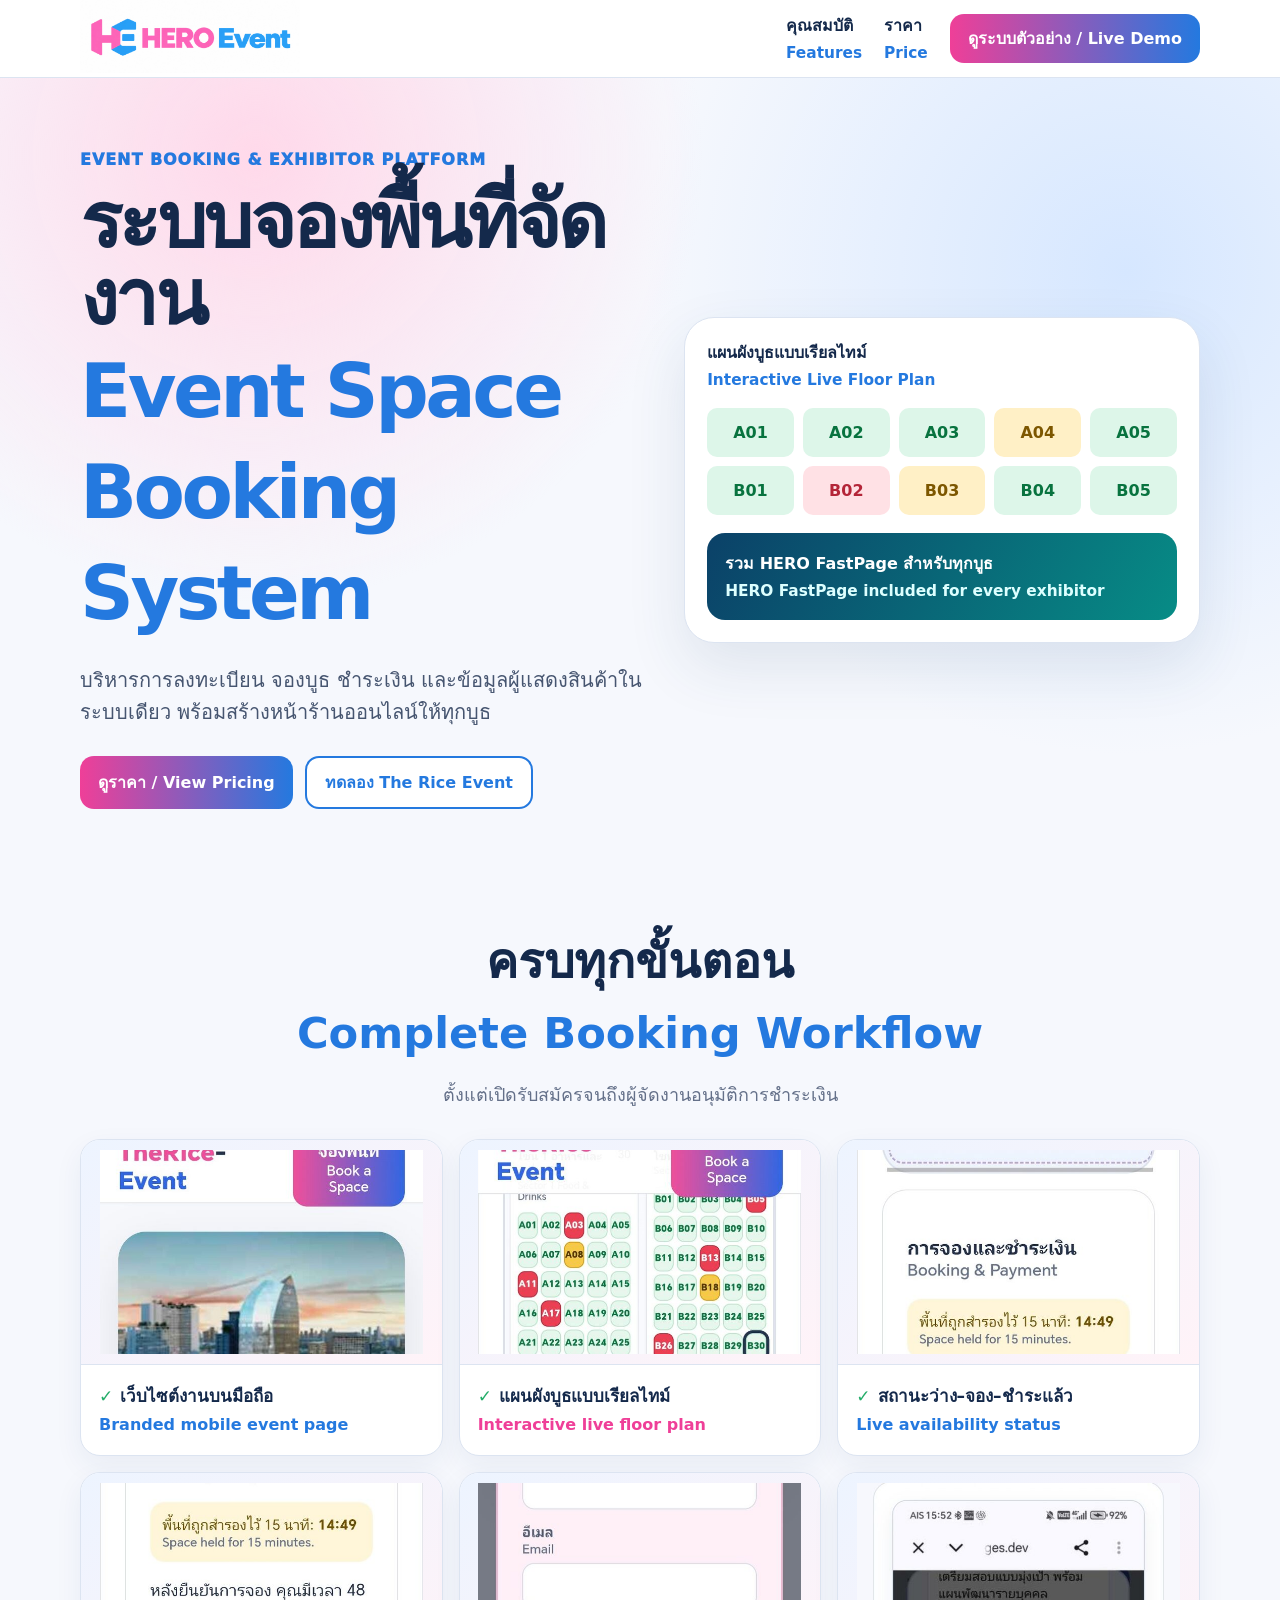
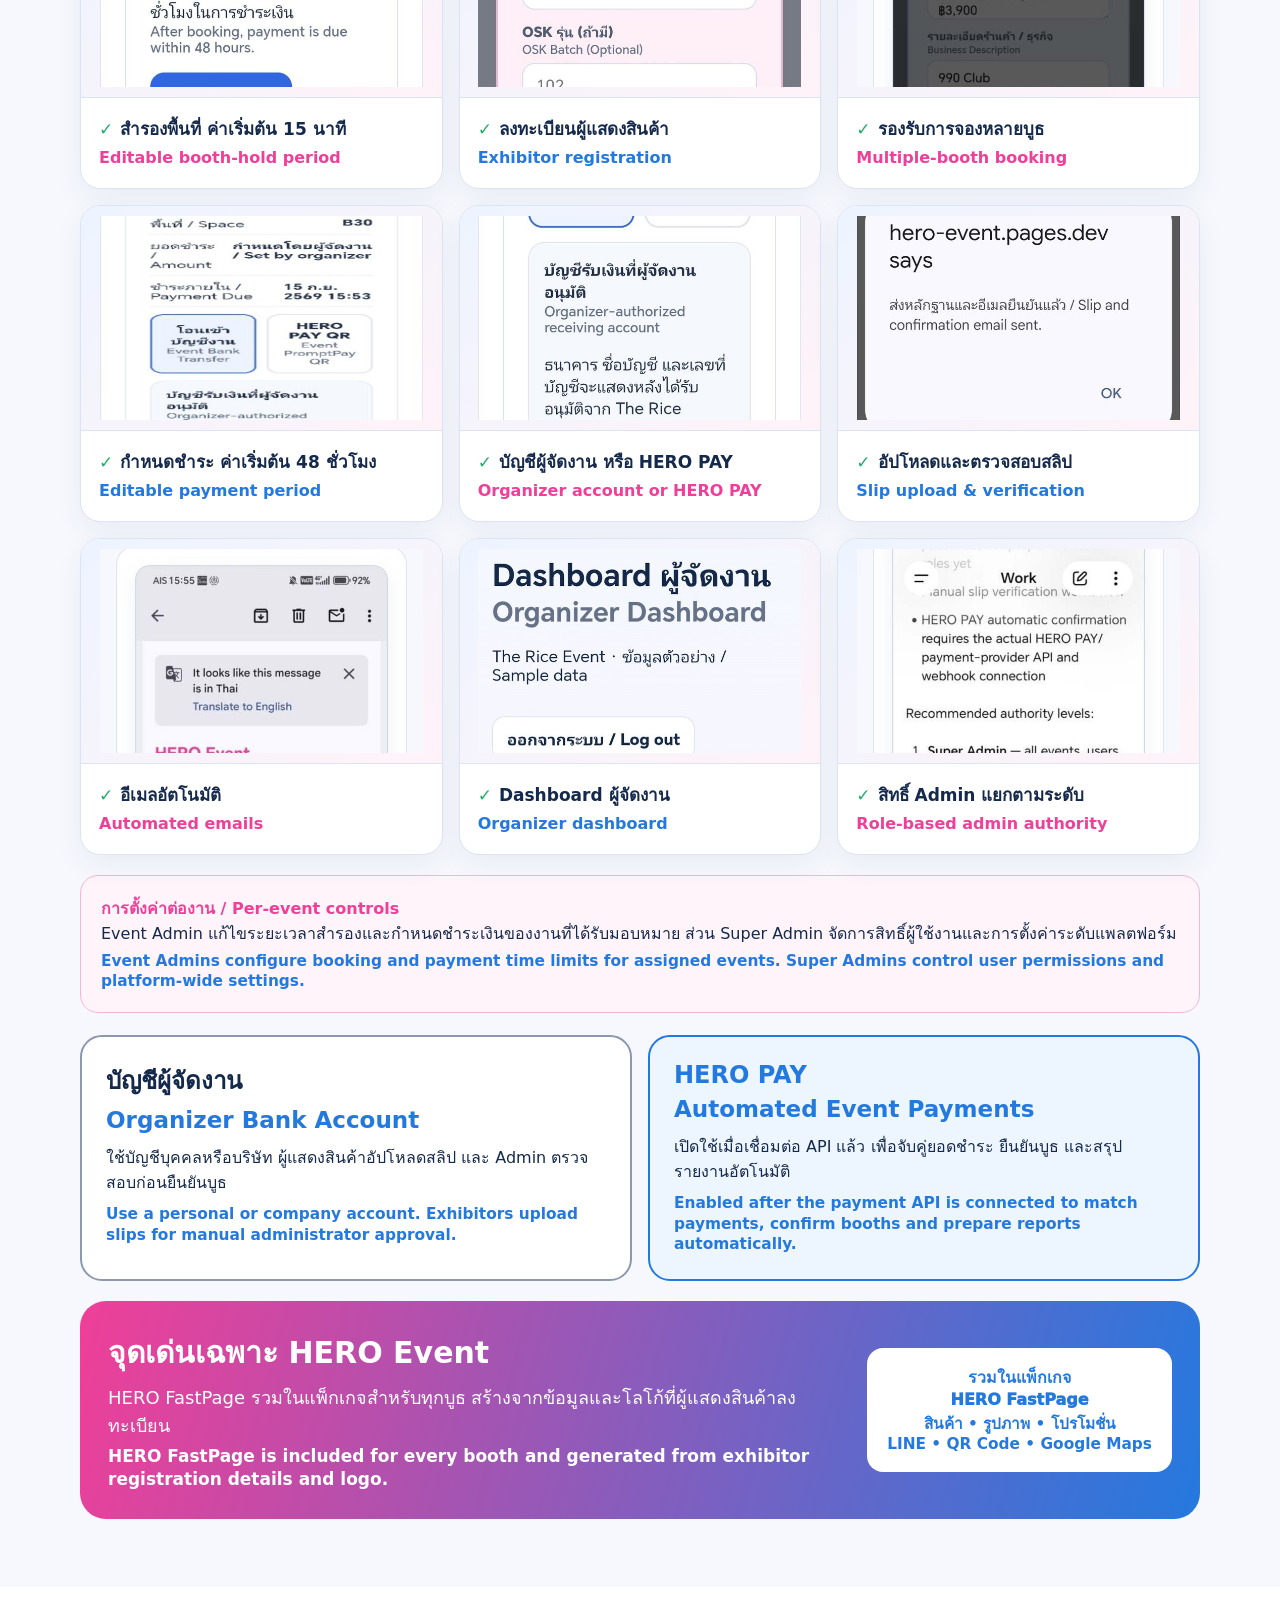
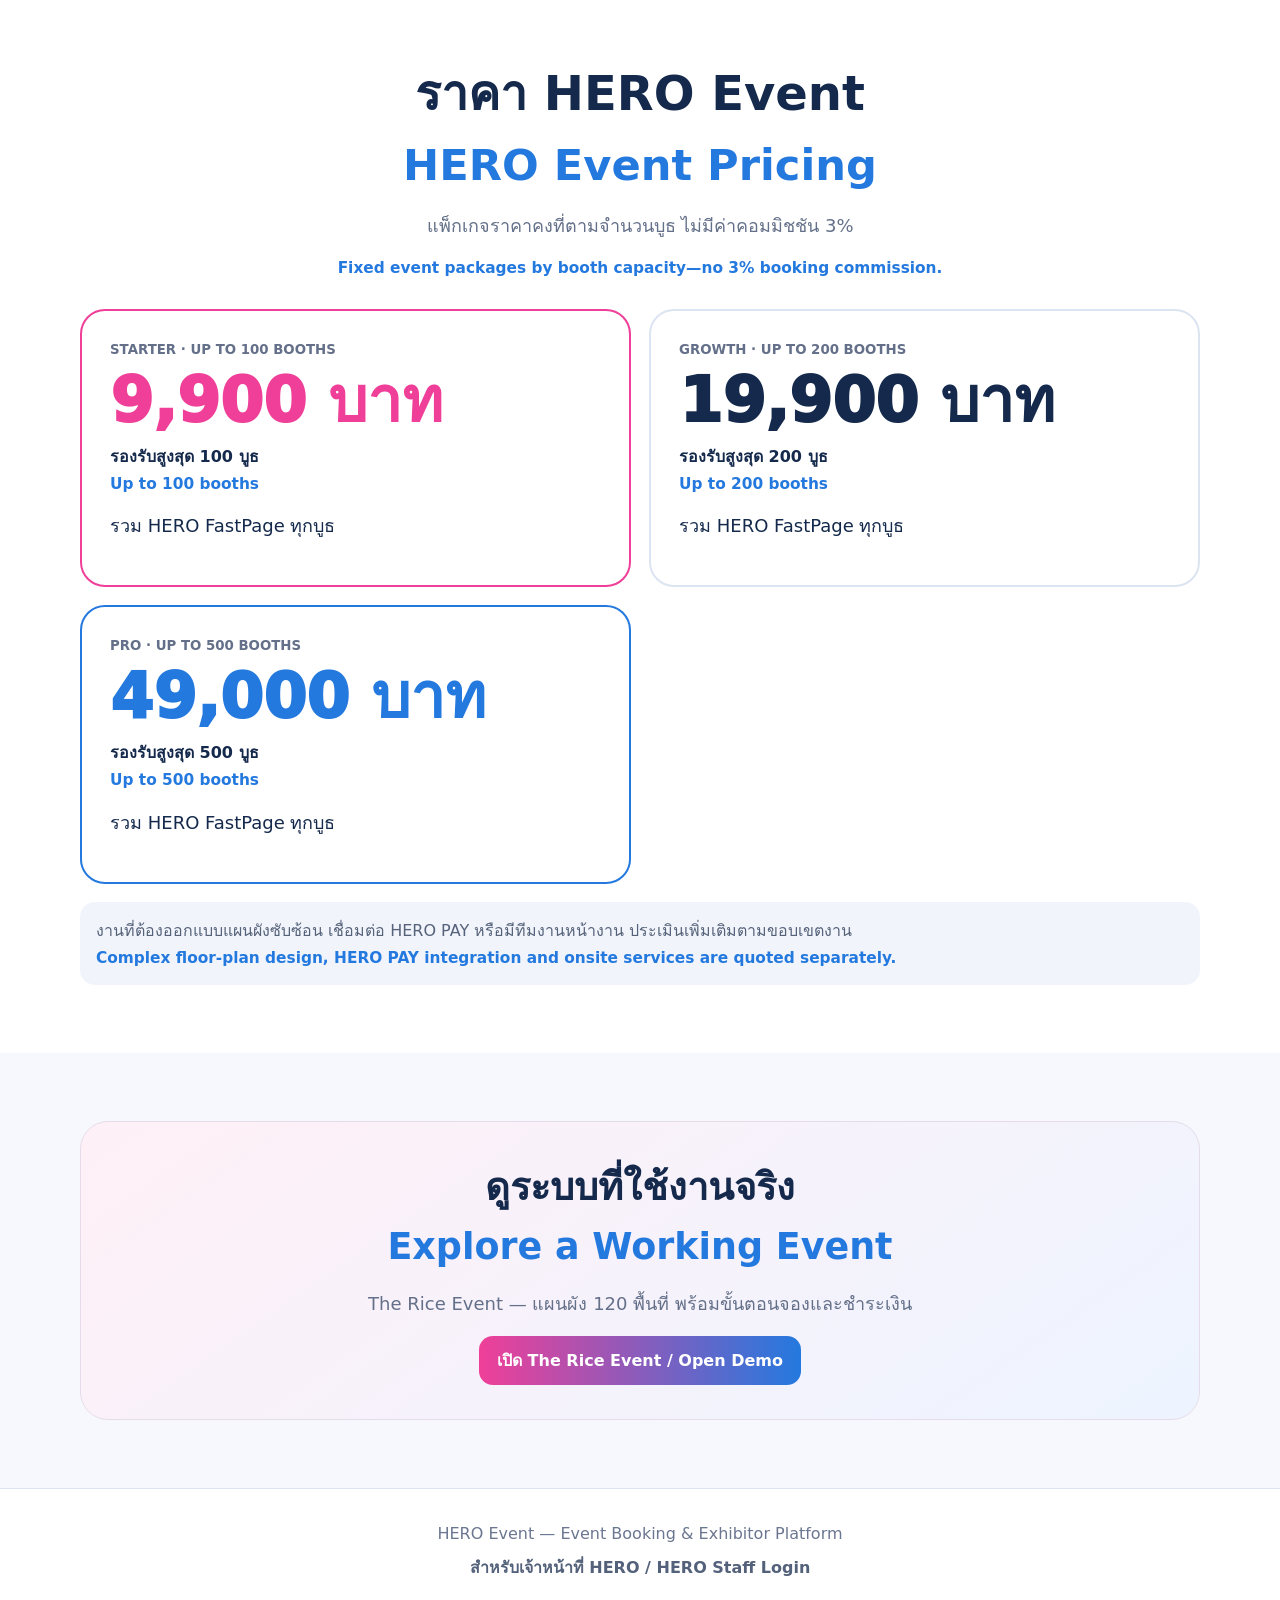
==== commit 02168eac: "Standardize all feature image frames without cropping" ====
--- a/index.html
+++ b/index.html
@@ -9,7 +9,7 @@
     header{position:sticky;top:0;z-index:10;background:#ffffffed;border-bottom:1px solid var(--line);backdrop-filter:blur(12px)}nav{min-height:76px;display:flex;align-items:center;gap:20px}.logo{width:220px;max-width:42vw;height:auto}.links{margin-left:auto;display:flex;align-items:center;gap:22px;font-weight:850}.cta{display:inline-flex;justify-content:center;align-items:center;border-radius:14px;padding:12px 18px;background:linear-gradient(90deg,var(--pink),var(--blue));color:#fff;font-weight:900}
     .hero{padding:72px 0 46px;background:radial-gradient(circle at 20% 10%,#ffd9ea 0,transparent 36%),radial-gradient(circle at 88% 25%,#d6e7ff 0,transparent 38%)}.heroGrid{display:grid;grid-template-columns:1.05fr .95fr;gap:34px;align-items:center}.eyebrow{font-weight:950;color:var(--blue);letter-spacing:.06em}.hero h1{font-size:clamp(43px,7vw,78px);line-height:.98;margin:14px 0 20px;letter-spacing:-.045em}.hero p{font-size:20px;line-height:1.6;color:#465570;max-width:650px}.heroActions{display:flex;gap:12px;flex-wrap:wrap;margin-top:28px}.ghost{border:2px solid var(--blue);color:var(--blue);background:#fff}
     .visual{background:#fff;border:1px solid var(--line);border-radius:30px;padding:22px;box-shadow:0 24px 60px #27456b1c}.map{display:grid;grid-template-columns:repeat(5,1fr);gap:9px;margin:18px 0}.booth{padding:15px 3px;text-align:center;border-radius:10px;background:#ddf6e9;color:#08733f;font-weight:900}.booth:nth-child(4n){background:#fff0c6;color:#7d5700}.booth:nth-child(7n){background:#ffe1e5;color:#b42538}.shopCard{border-radius:18px;padding:18px;color:#fff;background:linear-gradient(120deg,#0b4168,#078c86)}
-    section{padding:68px 0}.head{text-align:center;max-width:760px;margin:0 auto 30px}.head h2{font-size:clamp(32px,5vw,48px);margin:0 0 10px}.head h2 .en{font-size:.9em}.head p{color:var(--muted);font-size:18px;line-height:1.55}.features{display:grid;grid-template-columns:repeat(3,1fr);gap:16px}.feature{overflow:hidden;background:#fff;border:1px solid var(--line);border-radius:20px;font-size:17px;font-weight:850;box-shadow:0 10px 28px #26446b10}.feature img{display:block;width:100%;aspect-ratio:16/10;object-fit:cover;object-position:center;border-bottom:1px solid var(--line);background:#edf3fb}.featureCopy{padding:17px 18px 19px}.feature .en{color:var(--blue);font-size:16px;font-weight:700}.feature:nth-child(even) .en{color:var(--pink)}.feature strong{color:var(--green);margin-right:7px}.paymentGrid{display:grid;grid-template-columns:1fr 1fr;gap:16px;margin-top:22px}.paymentMode{background:#fff;border:2px solid var(--line);border-radius:22px;padding:24px}.paymentMode.manual{border-color:#8b98ae}.paymentMode.auto{border-color:var(--blue);background:#edf5ff}.paymentMode h3{font-size:24px;margin:0 0 10px}.paymentMode.auto h3{color:var(--blue)}.paymentMode p{line-height:1.55;margin:8px 0}.adminNote{margin-top:20px;padding:20px;border-radius:18px;background:#fff4fa;border:1px solid #f3b6d5}.adminNote b{color:var(--pink)}
+    section{padding:68px 0}.head{text-align:center;max-width:760px;margin:0 auto 30px}.head h2{font-size:clamp(32px,5vw,48px);margin:0 0 10px}.head h2 .en{font-size:.9em}.head p{color:var(--muted);font-size:18px;line-height:1.55}.features{display:grid;grid-template-columns:repeat(3,1fr);gap:16px;align-items:stretch}.feature{display:flex;flex-direction:column;overflow:hidden;background:#fff;border:1px solid var(--line);border-radius:20px;font-size:17px;font-weight:850;box-shadow:0 10px 28px #26446b10}.feature img{display:block;width:100%;aspect-ratio:16/10;object-fit:contain;object-position:center;padding:10px;border-bottom:1px solid var(--line);background:linear-gradient(145deg,#edf4ff,#fff3f8)}.featureCopy{flex:1;padding:17px 18px 19px}.feature .en{color:var(--blue);font-size:16px;font-weight:700}.feature:nth-child(even) .en{color:var(--pink)}.feature strong{color:var(--green);margin-right:7px}.paymentGrid{display:grid;grid-template-columns:1fr 1fr;gap:16px;margin-top:22px}.paymentMode{background:#fff;border:2px solid var(--line);border-radius:22px;padding:24px}.paymentMode.manual{border-color:#8b98ae}.paymentMode.auto{border-color:var(--blue);background:#edf5ff}.paymentMode h3{font-size:24px;margin:0 0 10px}.paymentMode.auto h3{color:var(--blue)}.paymentMode p{line-height:1.55;margin:8px 0}.adminNote{margin-top:20px;padding:20px;border-radius:18px;background:#fff4fa;border:1px solid #f3b6d5}.adminNote b{color:var(--pink)}
     .fast{margin-top:20px;border-radius:26px;padding:28px;background:linear-gradient(105deg,var(--pink),var(--blue));color:#fff;display:grid;grid-template-columns:1fr auto;gap:22px;align-items:center}.fast h3{font-size:30px;margin:0 0 8px}.fast p{font-size:18px;line-height:1.55;margin:0}.fast .tag{background:#fff;color:var(--blue);padding:17px 20px;border-radius:16px;font-weight:950;text-align:center}
     #price{background:#fff}.prices{display:grid;grid-template-columns:1fr 1fr;gap:18px}.price{border:2px solid var(--line);border-radius:25px;padding:28px;background:#fff}.price:first-child{border-color:var(--pink)}.price:last-child{border-color:var(--blue)}.price small{font-weight:900;color:var(--muted)}.amount{font-size:clamp(42px,7vw,62px);font-weight:950;line-height:1;margin:12px 0}.price:first-child .amount{color:var(--pink)}.price:last-child .amount{color:var(--blue)}.price p{font-size:18px;line-height:1.5}.note{margin-top:18px;padding:16px;border-radius:15px;background:#f1f5fb;color:#56627a}.demo{text-align:center}.demoBox{border-radius:28px;padding:34px;background:linear-gradient(145deg,#fff0f7,#edf4ff);border:1px solid #e6dce9}.demoBox h2{font-size:38px;margin:0 0 10px}.demoBox p{color:var(--muted);font-size:18px}.footer{text-align:center;padding:35px 16px;color:#6b7690;border-top:1px solid var(--line);background:#fff}
     @media(max-width:760px){.links a:not(.cta){display:none}.logo{width:180px}.hero{padding-top:42px}.heroGrid,.prices,.fast,.paymentGrid{grid-template-columns:1fr}.features{grid-template-columns:1fr 1fr}.visual{padding:16px}.booth{padding:12px 2px}.fast .tag{text-align:left}}@media(max-width:480px){.features{grid-template-columns:1fr}.links{gap:8px}.cta{padding:10px 13px;font-size:14px}.hero p{font-size:18px}}
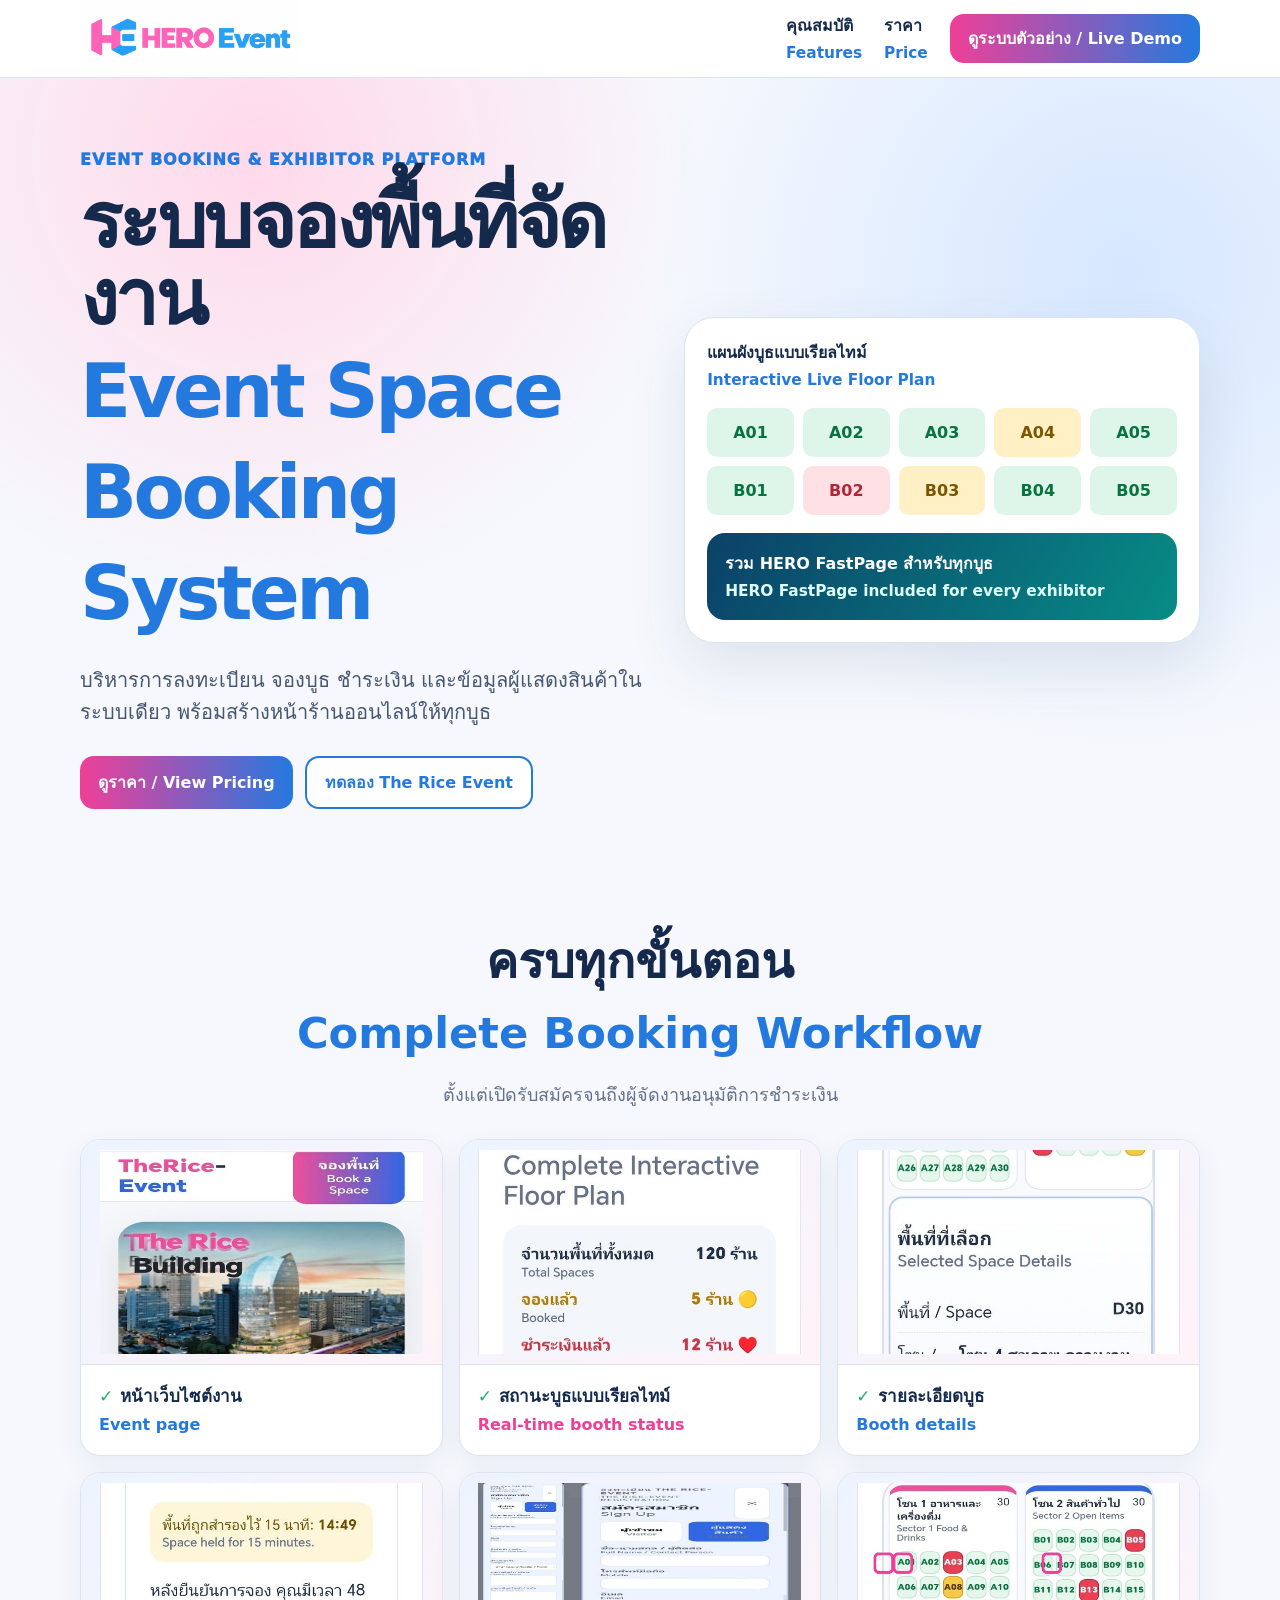
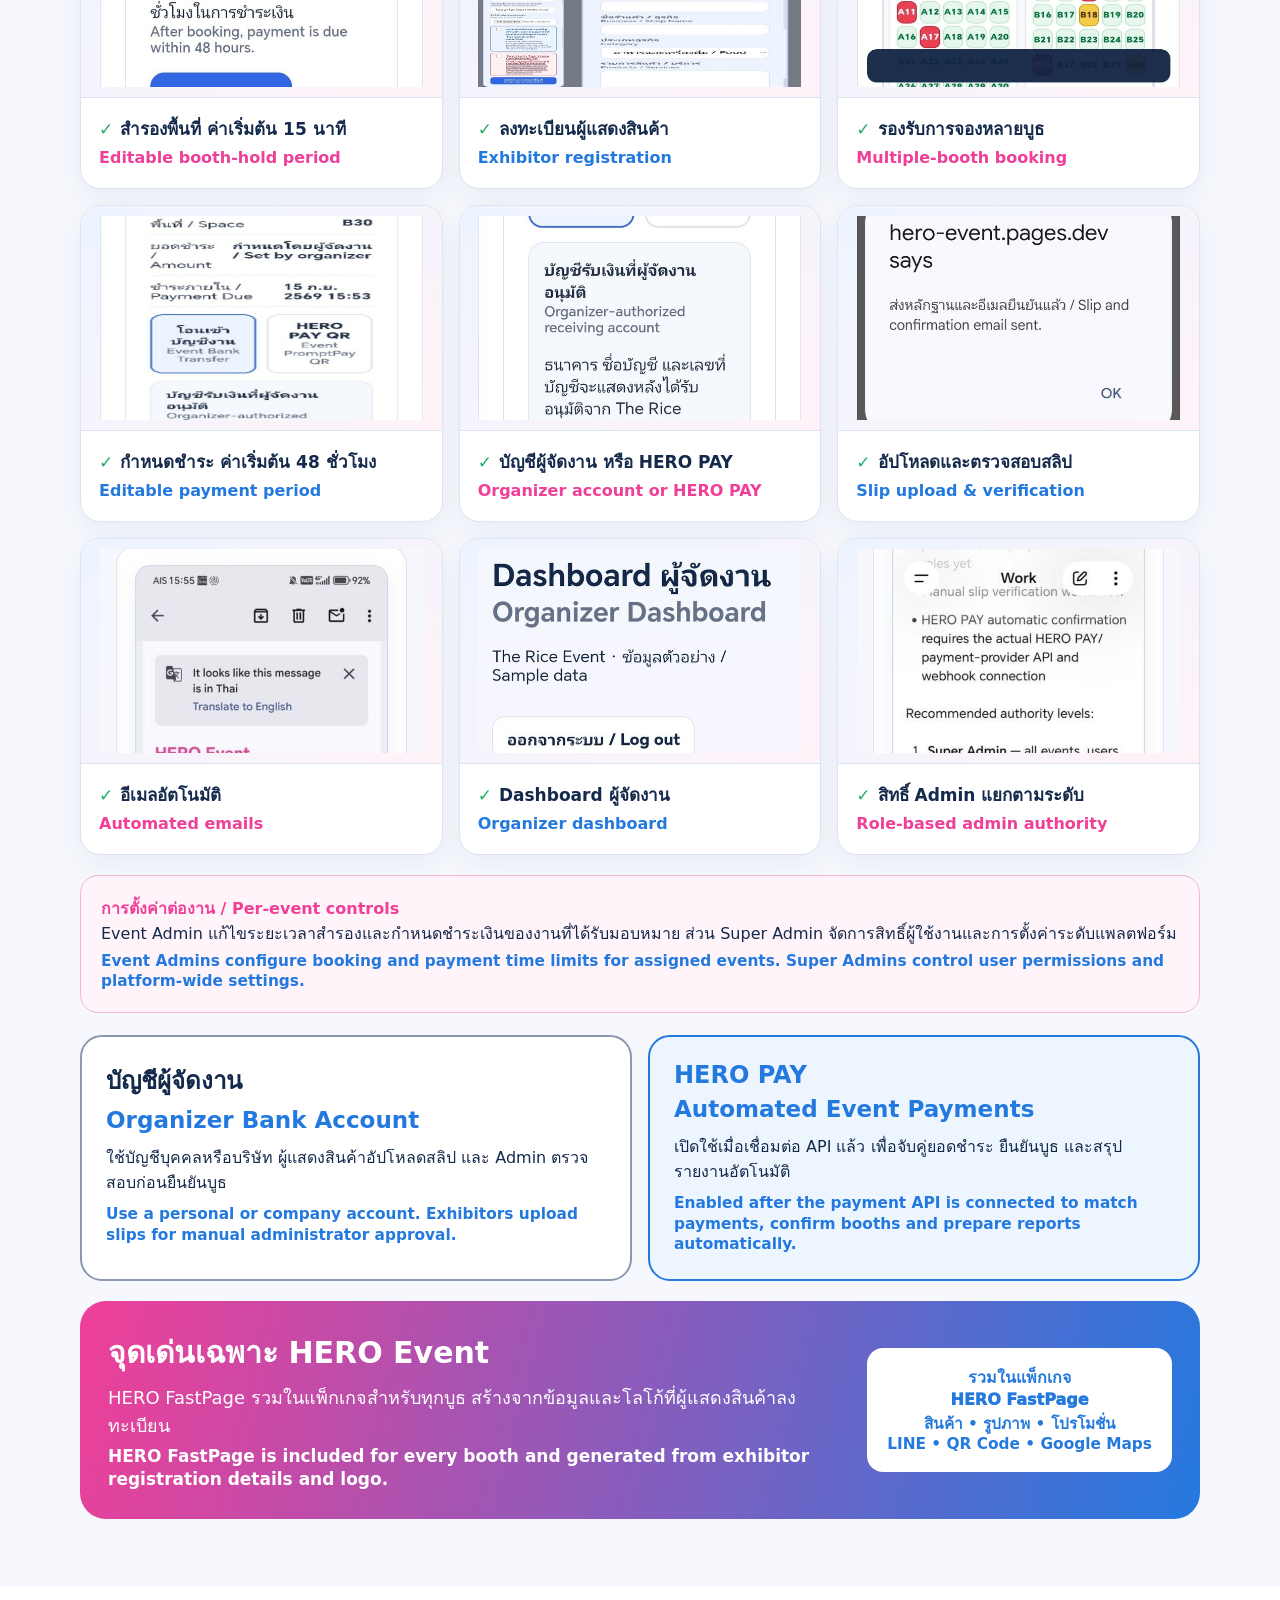
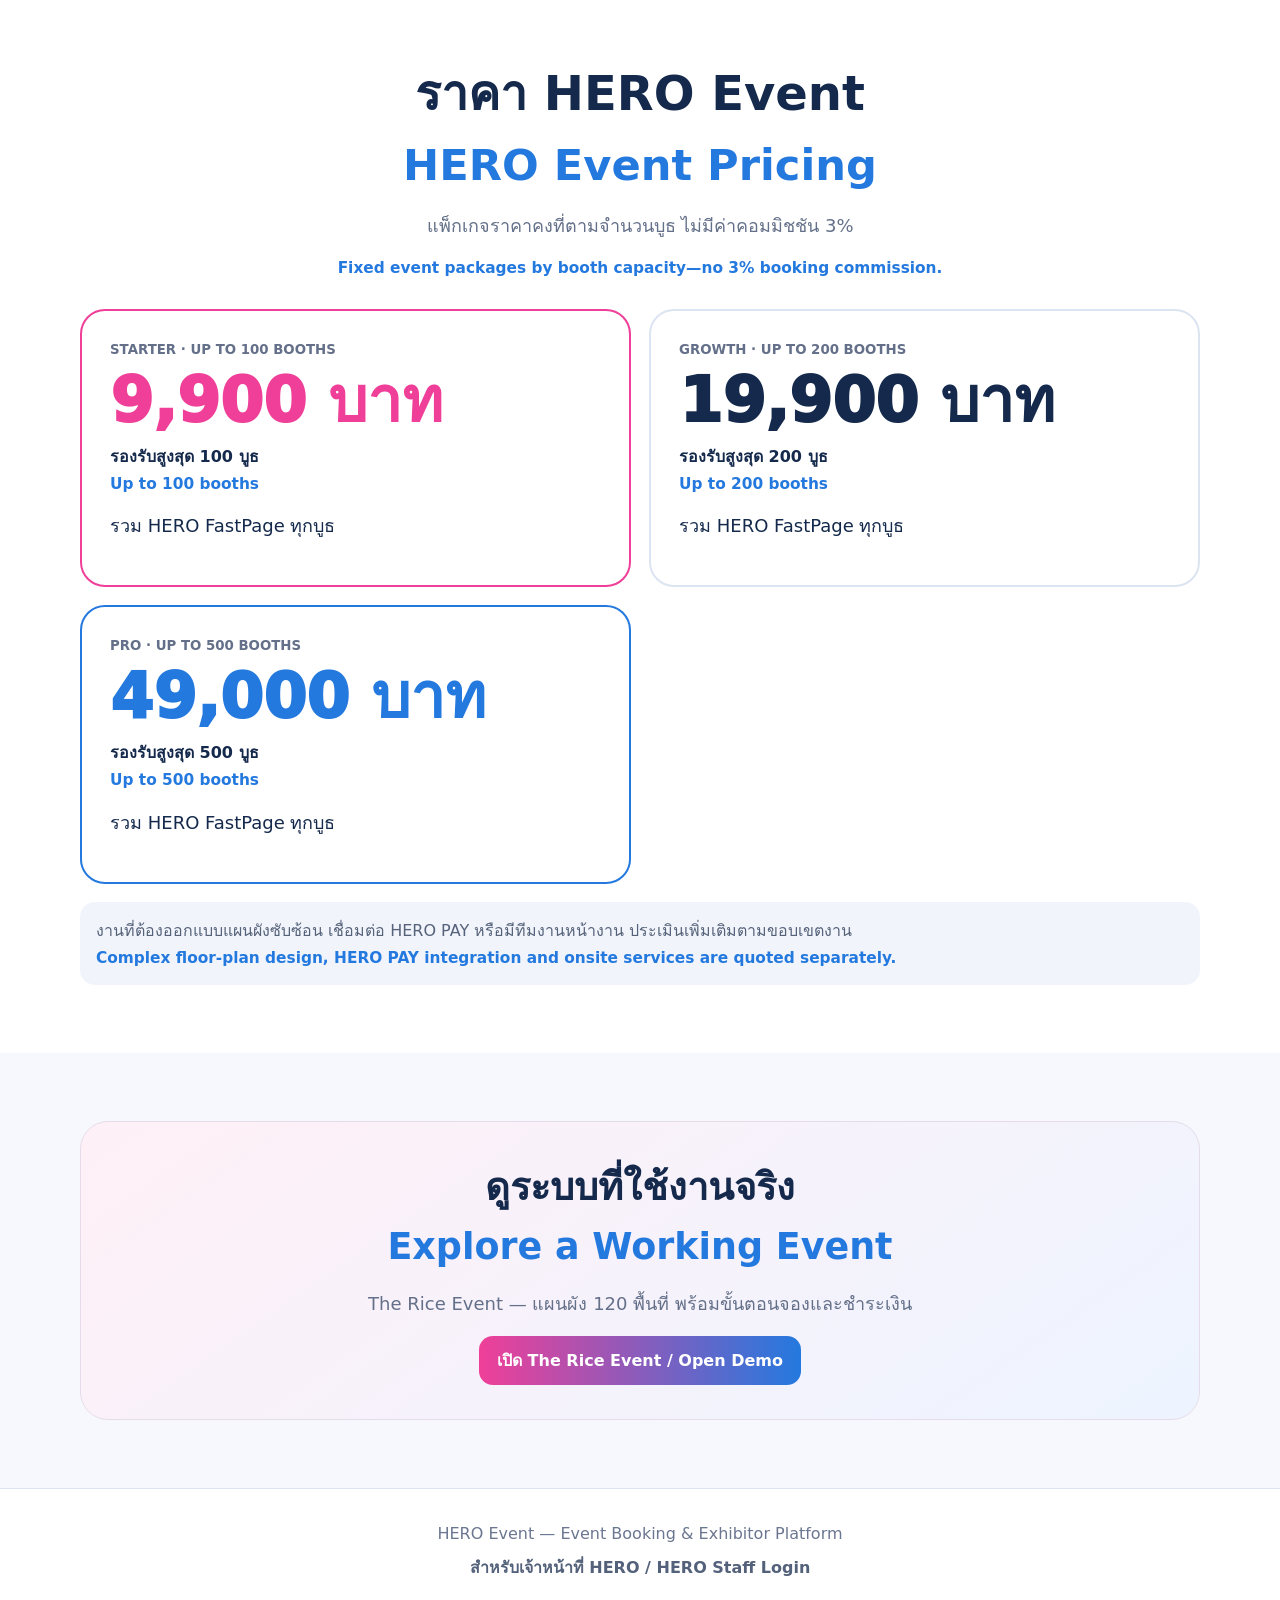
==== commit cdb0ff76: "Align first five feature topics with requested visuals" ====
--- a/index.html
+++ b/index.html
@@ -20,7 +20,7 @@
   <main id="top">
     <div class="hero"><div class="wrap heroGrid"><div><div class="eyebrow">EVENT BOOKING & EXHIBITOR PLATFORM</div><h1>ระบบจองพื้นที่จัดงาน<span class="en">Event Space Booking System</span></h1><p>บริหารการลงทะเบียน จองบูธ ชำระเงิน และข้อมูลผู้แสดงสินค้าในระบบเดียว พร้อมสร้างหน้าร้านออนไลน์ให้ทุกบูธ</p><div class="heroActions"><a class="cta" href="#price">ดูราคา / View Pricing</a><a class="cta ghost" href="/the-rice/">ทดลอง The Rice Event</a></div></div><div class="visual"><b>แผนผังบูธแบบเรียลไทม์ <span class="en">Interactive Live Floor Plan</span></b><div class="map"><div class="booth">A01</div><div class="booth">A02</div><div class="booth">A03</div><div class="booth">A04</div><div class="booth">A05</div><div class="booth">B01</div><div class="booth">B02</div><div class="booth">B03</div><div class="booth">B04</div><div class="booth">B05</div></div><div class="shopCard"><b>รวม HERO FastPage สำหรับทุกบูธ</b><span class="en" style="color:#dff">HERO FastPage included for every exhibitor</span></div></div></div></div>
     <section id="features"><div class="wrap"><div class="head"><h2>ครบทุกขั้นตอน<span class="en">Complete Booking Workflow</span></h2><p>ตั้งแต่เปิดรับสมัครจนถึงผู้จัดงานอนุมัติการชำระเงิน</p></div><div class="features">
-      <article class="feature"><img src="/feature-images/01-event-page.jpg" alt="The Rice Event page displayed on mobile"><div class="featureCopy"><strong>✓</strong>เว็บไซต์งานบนมือถือ<span class="en">Branded mobile event page</span></div></article><article class="feature"><img src="/feature-images/02-live-floor-plan.jpg" alt="Actual interactive booth floor plan"><div class="featureCopy"><strong>✓</strong>แผนผังบูธแบบเรียลไทม์<span class="en">Interactive live floor plan</span></div></article><article class="feature"><img src="/feature-images/03-live-status.jpg" alt="Actual available reserved and paid booth status"><div class="featureCopy"><strong>✓</strong>สถานะว่าง–จอง–ชำระแล้ว<span class="en">Live availability status</span></div></article><article class="feature"><img src="/feature-images/04-booth-hold.jpg" alt="Actual 15 minute booth hold screen"><div class="featureCopy"><strong>✓</strong>สำรองพื้นที่ ค่าเริ่มต้น 15 นาที<span class="en">Editable booth-hold period</span></div></article><article class="feature"><img src="/feature-images/05-exhibitor-registration.jpg" alt="Actual exhibitor registration form"><div class="featureCopy"><strong>✓</strong>ลงทะเบียนผู้แสดงสินค้า<span class="en">Exhibitor registration</span></div></article><article class="feature"><img src="/feature-images/06-multiple-booths.jpg" alt="Actual multiple booth booking confirmation"><div class="featureCopy"><strong>✓</strong>รองรับการจองหลายบูธ<span class="en">Multiple-booth booking</span></div></article><article class="feature"><img src="/feature-images/07-payment-period.jpg" alt="Actual booking payment period screen"><div class="featureCopy"><strong>✓</strong>กำหนดชำระ ค่าเริ่มต้น 48 ชั่วโมง<span class="en">Editable payment period</span></div></article><article class="feature"><img src="/feature-images/08-payment-account.jpg" alt="Actual organizer bank account payment option"><div class="featureCopy"><strong>✓</strong>บัญชีผู้จัดงาน หรือ HERO PAY<span class="en">Organizer account or HERO PAY</span></div></article><article class="feature"><img src="/feature-images/09-slip-upload.jpg" alt="Actual payment slip upload and confirmation"><div class="featureCopy"><strong>✓</strong>อัปโหลดและตรวจสอบสลิป<span class="en">Slip upload & verification</span></div></article><article class="feature"><img src="/feature-images/10-automated-email.jpg" alt="Actual HERO Event automated email"><div class="featureCopy"><strong>✓</strong>อีเมลอัตโนมัติ<span class="en">Automated emails</span></div></article><article class="feature"><img src="/feature-images/11-organizer-dashboard.jpg" alt="Actual organizer dashboard"><div class="featureCopy"><strong>✓</strong>Dashboard ผู้จัดงาน<span class="en">Organizer dashboard</span></div></article><article class="feature"><img src="/feature-images/12-admin-roles.jpg" alt="Actual role based admin authority screen"><div class="featureCopy"><strong>✓</strong>สิทธิ์ Admin แยกตามระดับ<span class="en">Role-based admin authority</span></div></article>
+      <article class="feature"><img src="/feature-images/01-event-page.jpg" alt="The Rice Event page displayed on mobile"><div class="featureCopy"><strong>✓</strong>หน้าเว็บไซต์งาน<span class="en">Event page</span></div></article><article class="feature"><img src="/feature-images/02-live-floor-plan.jpg" alt="Actual available booked and paid booth status"><div class="featureCopy"><strong>✓</strong>สถานะบูธแบบเรียลไทม์<span class="en">Real-time booth status</span></div></article><article class="feature"><img src="/feature-images/03-live-status.jpg" alt="Actual selected booth details"><div class="featureCopy"><strong>✓</strong>รายละเอียดบูธ<span class="en">Booth details</span></div></article><article class="feature"><img src="/feature-images/04-booth-hold.jpg" alt="Actual 15 minute booth hold screen"><div class="featureCopy"><strong>✓</strong>สำรองพื้นที่ ค่าเริ่มต้น 15 นาที<span class="en">Editable booth-hold period</span></div></article><article class="feature"><img src="/feature-images/05-exhibitor-registration.jpg" alt="Actual exhibitor registration form"><div class="featureCopy"><strong>✓</strong>ลงทะเบียนผู้แสดงสินค้า<span class="en">Exhibitor registration</span></div></article><article class="feature"><img src="/feature-images/06-multiple-booths.jpg" alt="Actual multiple booth booking confirmation"><div class="featureCopy"><strong>✓</strong>รองรับการจองหลายบูธ<span class="en">Multiple-booth booking</span></div></article><article class="feature"><img src="/feature-images/07-payment-period.jpg" alt="Actual booking payment period screen"><div class="featureCopy"><strong>✓</strong>กำหนดชำระ ค่าเริ่มต้น 48 ชั่วโมง<span class="en">Editable payment period</span></div></article><article class="feature"><img src="/feature-images/08-payment-account.jpg" alt="Actual organizer bank account payment option"><div class="featureCopy"><strong>✓</strong>บัญชีผู้จัดงาน หรือ HERO PAY<span class="en">Organizer account or HERO PAY</span></div></article><article class="feature"><img src="/feature-images/09-slip-upload.jpg" alt="Actual payment slip upload and confirmation"><div class="featureCopy"><strong>✓</strong>อัปโหลดและตรวจสอบสลิป<span class="en">Slip upload & verification</span></div></article><article class="feature"><img src="/feature-images/10-automated-email.jpg" alt="Actual HERO Event automated email"><div class="featureCopy"><strong>✓</strong>อีเมลอัตโนมัติ<span class="en">Automated emails</span></div></article><article class="feature"><img src="/feature-images/11-organizer-dashboard.jpg" alt="Actual organizer dashboard"><div class="featureCopy"><strong>✓</strong>Dashboard ผู้จัดงาน<span class="en">Organizer dashboard</span></div></article><article class="feature"><img src="/feature-images/12-admin-roles.jpg" alt="Actual role based admin authority screen"><div class="featureCopy"><strong>✓</strong>สิทธิ์ Admin แยกตามระดับ<span class="en">Role-based admin authority</span></div></article>
     </div><div class="adminNote"><b>การตั้งค่าต่องาน / Per-event controls</b><br>Event Admin แก้ไขระยะเวลาสำรองและกำหนดชำระเงินของงานที่ได้รับมอบหมาย ส่วน Super Admin จัดการสิทธิ์ผู้ใช้งานและการตั้งค่าระดับแพลตฟอร์ม<span class="en">Event Admins configure booking and payment time limits for assigned events. Super Admins control user permissions and platform-wide settings.</span></div><div class="paymentGrid"><article class="paymentMode manual"><h3>บัญชีผู้จัดงาน<span class="en">Organizer Bank Account</span></h3><p>ใช้บัญชีบุคคลหรือบริษัท ผู้แสดงสินค้าอัปโหลดสลิป และ Admin ตรวจสอบก่อนยืนยันบูธ</p><span class="en">Use a personal or company account. Exhibitors upload slips for manual administrator approval.</span></article><article class="paymentMode auto"><h3>HERO PAY<span class="en">Automated Event Payments</span></h3><p>เปิดใช้เมื่อเชื่อมต่อ API แล้ว เพื่อจับคู่ยอดชำระ ยืนยันบูธ และสรุปรายงานอัตโนมัติ</p><span class="en">Enabled after the payment API is connected to match payments, confirm booths and prepare reports automatically.</span></article></div><div class="fast"><div><h3>จุดเด่นเฉพาะ HERO Event</h3><p>HERO FastPage รวมในแพ็กเกจสำหรับทุกบูธ สร้างจากข้อมูลและโลโก้ที่ผู้แสดงสินค้าลงทะเบียน</p><span class="en" style="color:#fff;font-size:17px">HERO FastPage is included for every booth and generated from exhibitor registration details and logo.</span></div><div class="tag">รวมในแพ็กเกจ<br>HERO FastPage<span class="en">สินค้า • รูปภาพ • โปรโมชั่น<br>LINE • QR Code • Google Maps</span></div></div></div></section>
     <section id="price"><div class="wrap"><div class="head"><h2>ราคา HERO Event<span class="en">HERO Event Pricing</span></h2><p>แพ็กเกจราคาคงที่ตามจำนวนบูธ ไม่มีค่าคอมมิชชัน 3%</p><span class="en">Fixed event packages by booth capacity—no 3% booking commission.</span></div><div class="prices"><article class="price"><small>STARTER · UP TO 100 BOOTHS</small><div class="amount">9,900 บาท</div><b>รองรับสูงสุด 100 บูธ</b><span class="en">Up to 100 booths</span><p>รวม HERO FastPage ทุกบูธ</p></article><article class="price"><small>GROWTH · UP TO 200 BOOTHS</small><div class="amount">19,900 บาท</div><b>รองรับสูงสุด 200 บูธ</b><span class="en">Up to 200 booths</span><p>รวม HERO FastPage ทุกบูธ</p></article><article class="price"><small>PRO · UP TO 500 BOOTHS</small><div class="amount">49,000 บาท</div><b>รองรับสูงสุด 500 บูธ</b><span class="en">Up to 500 booths</span><p>รวม HERO FastPage ทุกบูธ</p></article></div><div class="note">งานที่ต้องออกแบบแผนผังซับซ้อน เชื่อมต่อ HERO PAY หรือมีทีมงานหน้างาน ประเมินเพิ่มเติมตามขอบเขตงาน <span class="en">Complex floor-plan design, HERO PAY integration and onsite services are quoted separately.</span></div></div></section>
     <section class="demo"><div class="wrap demoBox"><h2>ดูระบบที่ใช้งานจริง<span class="en">Explore a Working Event</span></h2><p>The Rice Event — แผนผัง 120 พื้นที่ พร้อมขั้นตอนจองและชำระเงิน</p><a class="cta" href="/the-rice/">เปิด The Rice Event / Open Demo</a></div></section>
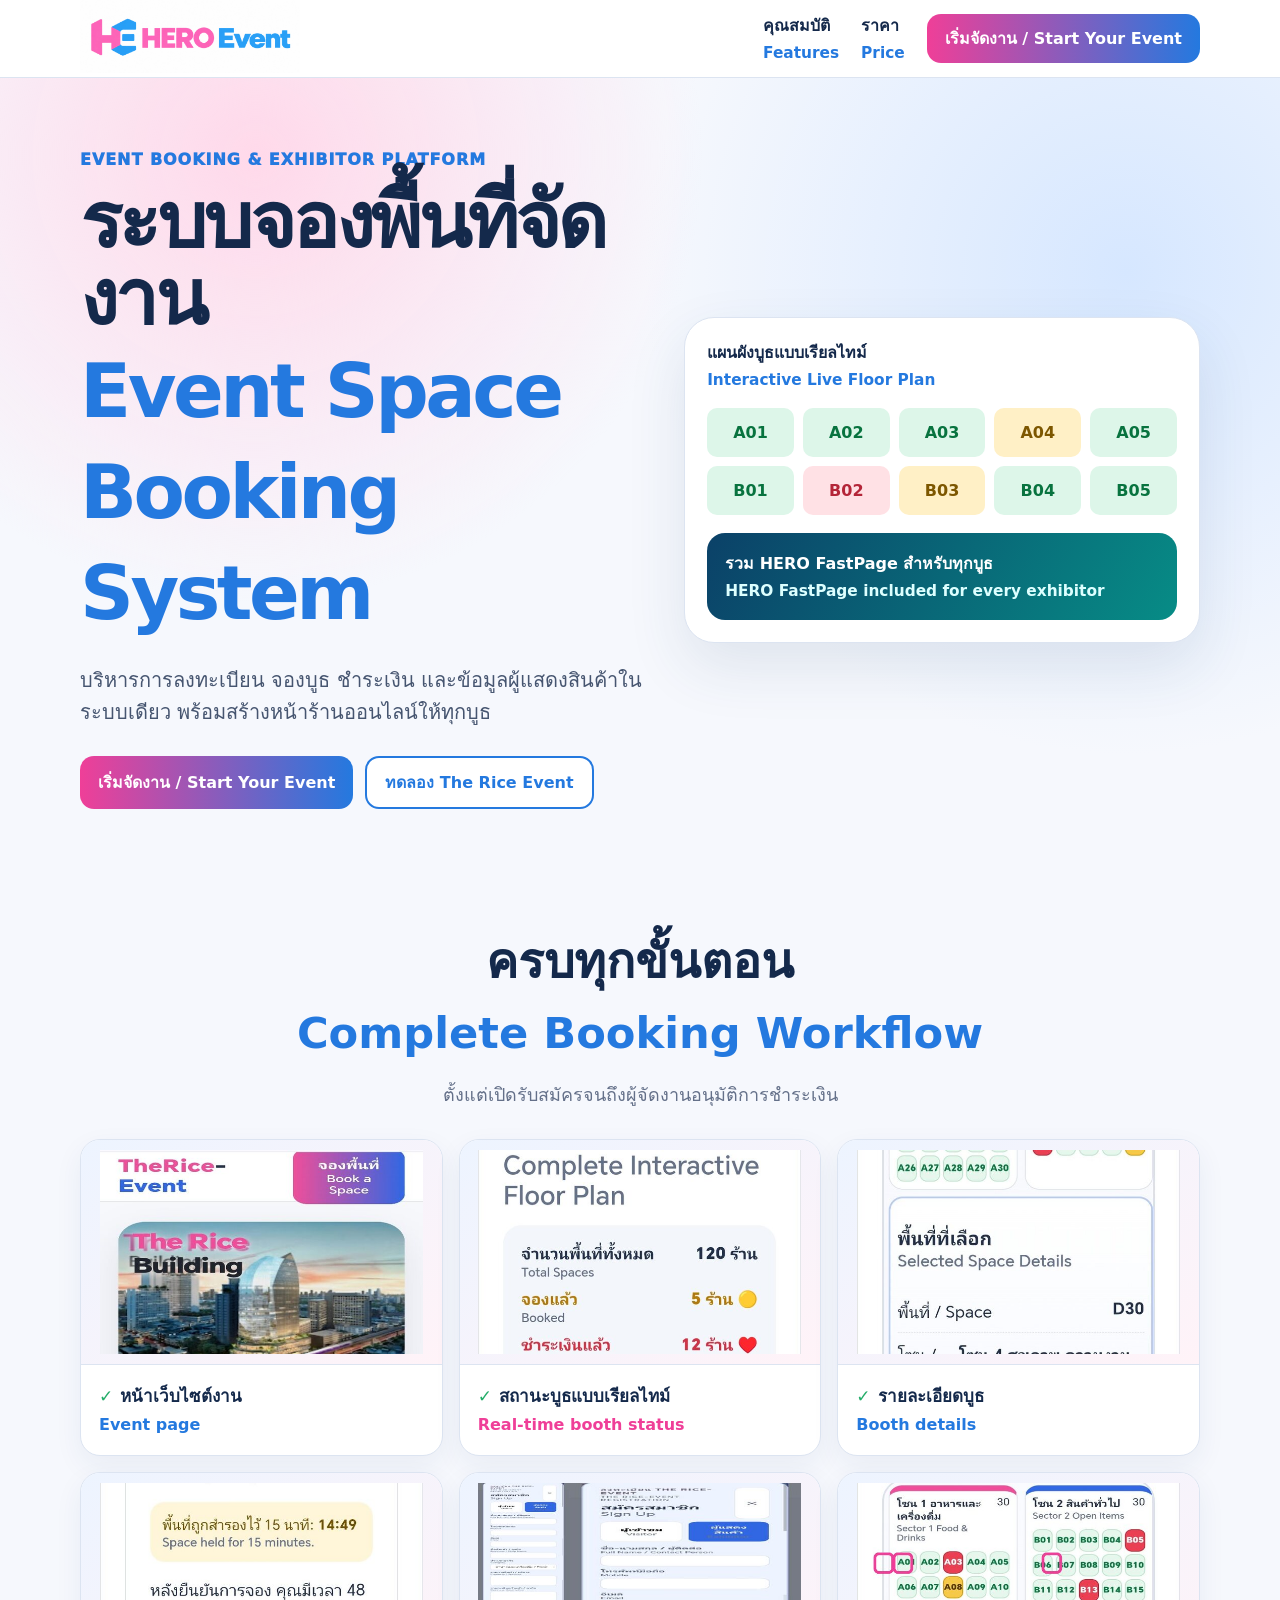
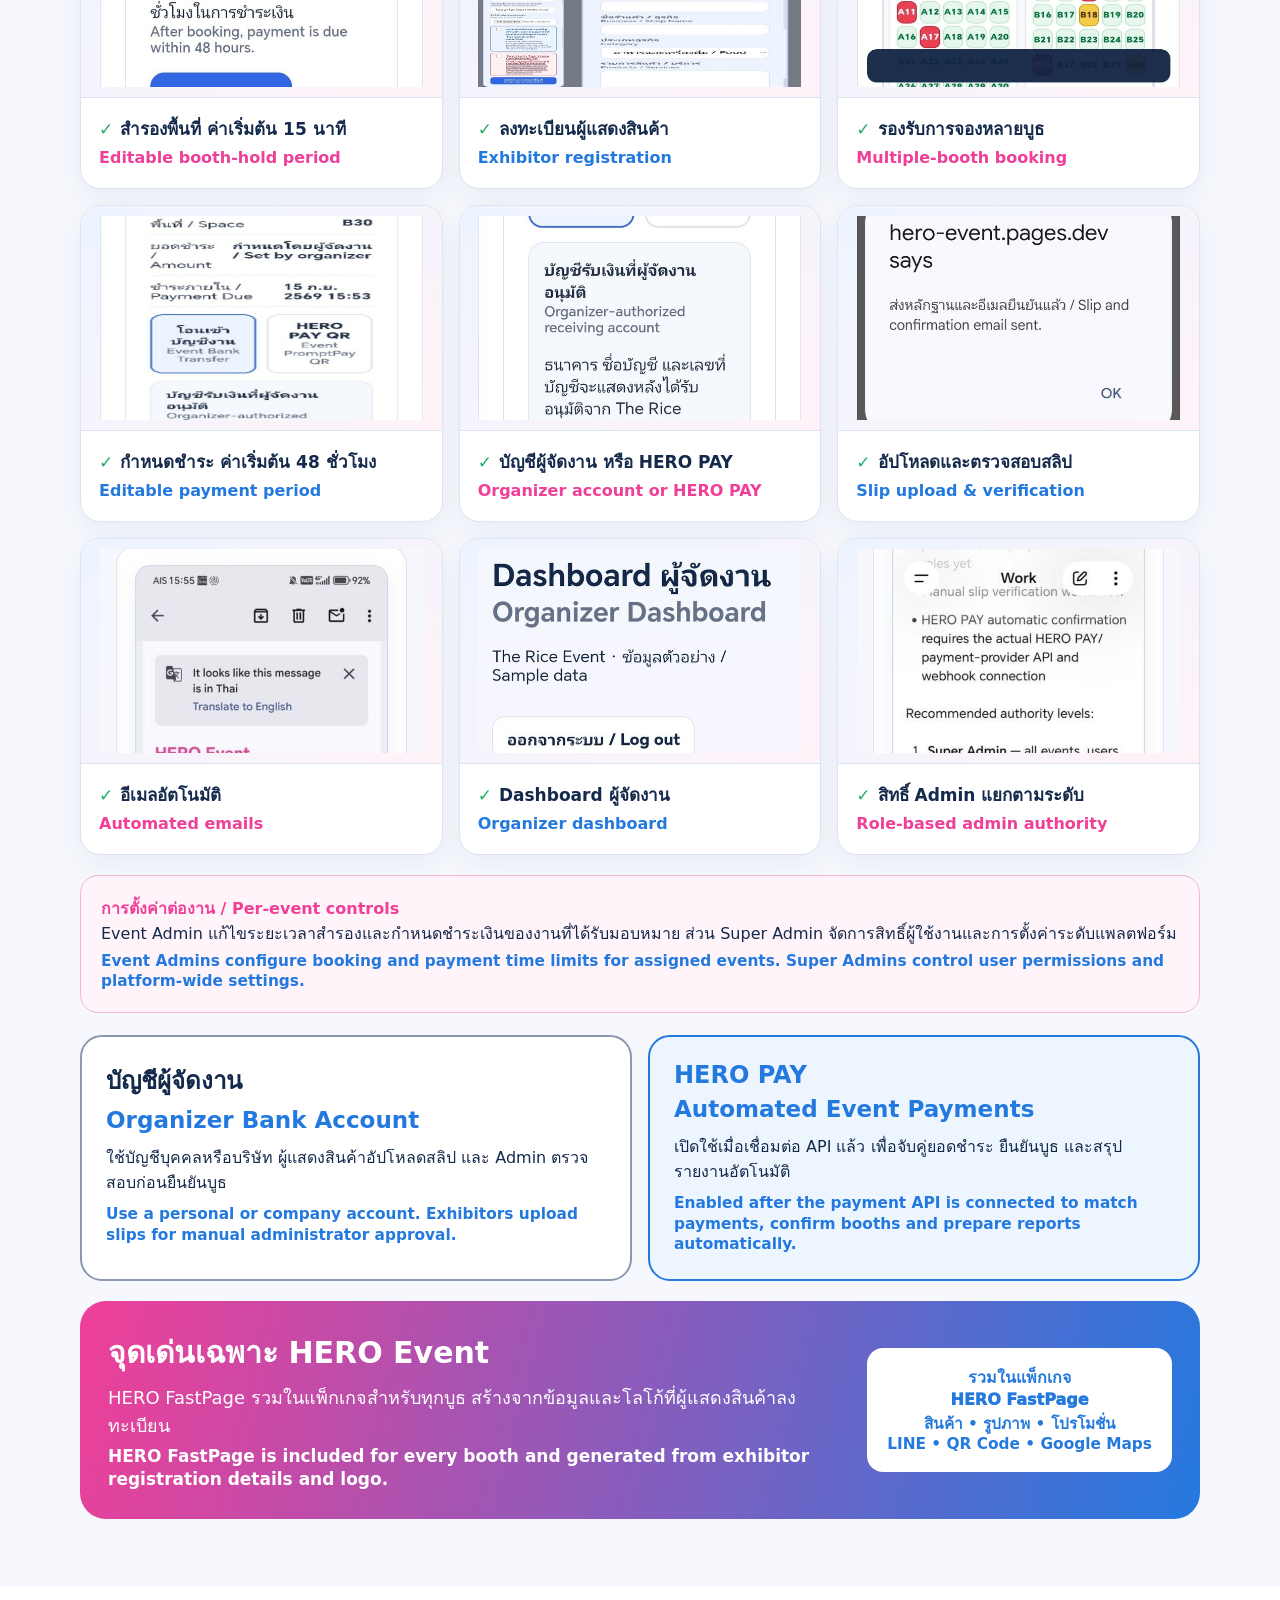
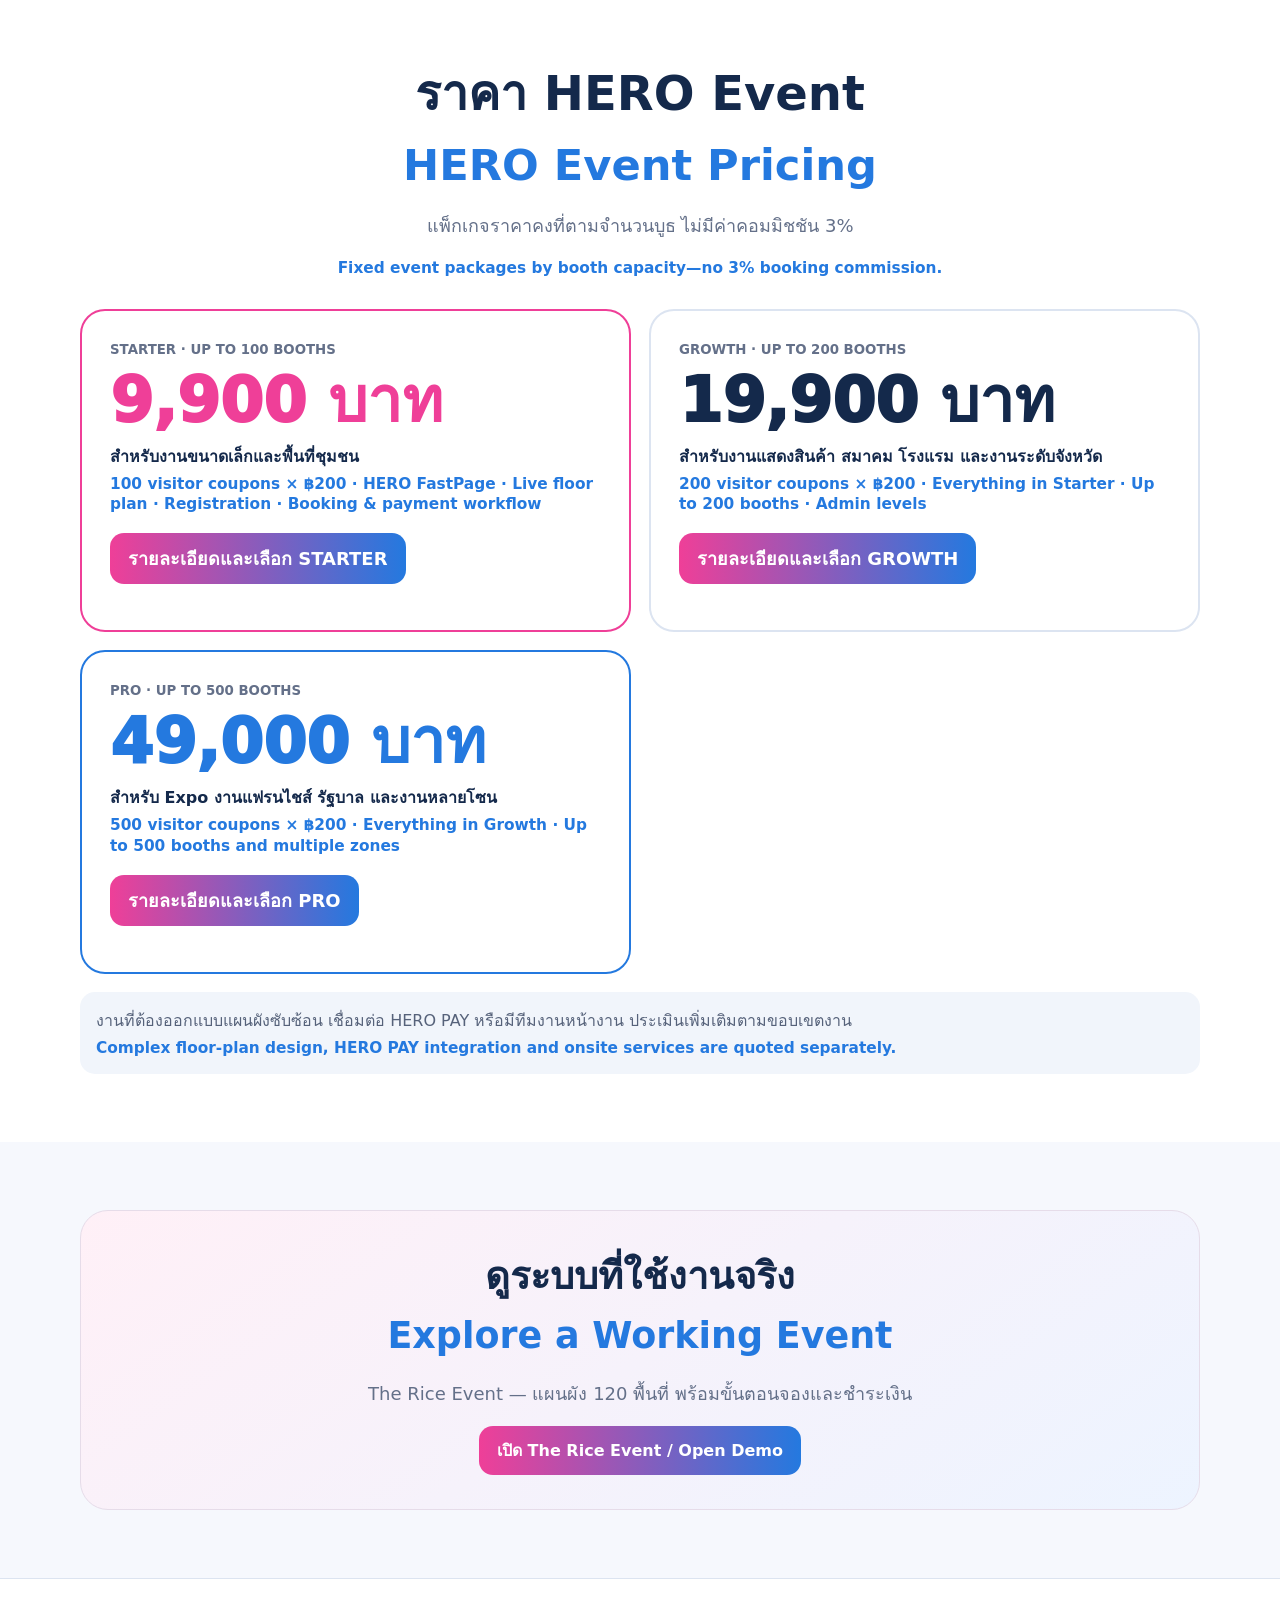
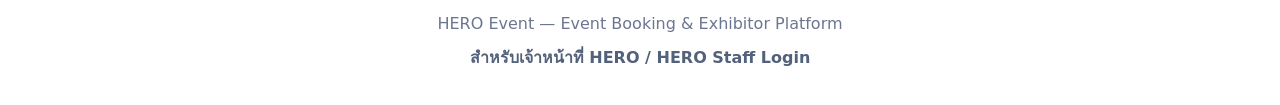
==== commit bdfe1184: "Add package selection and event inquiry entry points" ====
--- a/index.html
+++ b/index.html
@@ -16,13 +16,13 @@
   </style>
 </head>
 <body>
-  <header><nav class="wrap"><a href="#top"><img class="logo" src="/the-rice/hero-event-logo.jpg" alt="HERO Event"></a><div class="links"><a href="#features">คุณสมบัติ<span class="en">Features</span></a><a href="#price">ราคา<span class="en">Price</span></a><a class="cta" href="/the-rice/">ดูระบบตัวอย่าง / Live Demo</a></div></nav></header>
+  <header><nav class="wrap"><a href="#top"><img class="logo" src="/the-rice/hero-event-logo.jpg" alt="HERO Event"></a><div class="links"><a href="#features">คุณสมบัติ<span class="en">Features</span></a><a href="#price">ราคา<span class="en">Price</span></a><a class="cta" href="/start.html">เริ่มจัดงาน / Start Your Event</a></div></nav></header>
   <main id="top">
-    <div class="hero"><div class="wrap heroGrid"><div><div class="eyebrow">EVENT BOOKING & EXHIBITOR PLATFORM</div><h1>ระบบจองพื้นที่จัดงาน<span class="en">Event Space Booking System</span></h1><p>บริหารการลงทะเบียน จองบูธ ชำระเงิน และข้อมูลผู้แสดงสินค้าในระบบเดียว พร้อมสร้างหน้าร้านออนไลน์ให้ทุกบูธ</p><div class="heroActions"><a class="cta" href="#price">ดูราคา / View Pricing</a><a class="cta ghost" href="/the-rice/">ทดลอง The Rice Event</a></div></div><div class="visual"><b>แผนผังบูธแบบเรียลไทม์ <span class="en">Interactive Live Floor Plan</span></b><div class="map"><div class="booth">A01</div><div class="booth">A02</div><div class="booth">A03</div><div class="booth">A04</div><div class="booth">A05</div><div class="booth">B01</div><div class="booth">B02</div><div class="booth">B03</div><div class="booth">B04</div><div class="booth">B05</div></div><div class="shopCard"><b>รวม HERO FastPage สำหรับทุกบูธ</b><span class="en" style="color:#dff">HERO FastPage included for every exhibitor</span></div></div></div></div>
+    <div class="hero"><div class="wrap heroGrid"><div><div class="eyebrow">EVENT BOOKING & EXHIBITOR PLATFORM</div><h1>ระบบจองพื้นที่จัดงาน<span class="en">Event Space Booking System</span></h1><p>บริหารการลงทะเบียน จองบูธ ชำระเงิน และข้อมูลผู้แสดงสินค้าในระบบเดียว พร้อมสร้างหน้าร้านออนไลน์ให้ทุกบูธ</p><div class="heroActions"><a class="cta" href="/start.html">เริ่มจัดงาน / Start Your Event</a><a class="cta ghost" href="/the-rice/">ทดลอง The Rice Event</a></div></div><div class="visual"><b>แผนผังบูธแบบเรียลไทม์ <span class="en">Interactive Live Floor Plan</span></b><div class="map"><div class="booth">A01</div><div class="booth">A02</div><div class="booth">A03</div><div class="booth">A04</div><div class="booth">A05</div><div class="booth">B01</div><div class="booth">B02</div><div class="booth">B03</div><div class="booth">B04</div><div class="booth">B05</div></div><div class="shopCard"><b>รวม HERO FastPage สำหรับทุกบูธ</b><span class="en" style="color:#dff">HERO FastPage included for every exhibitor</span></div></div></div></div>
     <section id="features"><div class="wrap"><div class="head"><h2>ครบทุกขั้นตอน<span class="en">Complete Booking Workflow</span></h2><p>ตั้งแต่เปิดรับสมัครจนถึงผู้จัดงานอนุมัติการชำระเงิน</p></div><div class="features">
       <article class="feature"><img src="/feature-images/01-event-page.jpg" alt="The Rice Event page displayed on mobile"><div class="featureCopy"><strong>✓</strong>หน้าเว็บไซต์งาน<span class="en">Event page</span></div></article><article class="feature"><img src="/feature-images/02-live-floor-plan.jpg" alt="Actual available booked and paid booth status"><div class="featureCopy"><strong>✓</strong>สถานะบูธแบบเรียลไทม์<span class="en">Real-time booth status</span></div></article><article class="feature"><img src="/feature-images/03-live-status.jpg" alt="Actual selected booth details"><div class="featureCopy"><strong>✓</strong>รายละเอียดบูธ<span class="en">Booth details</span></div></article><article class="feature"><img src="/feature-images/04-booth-hold.jpg" alt="Actual 15 minute booth hold screen"><div class="featureCopy"><strong>✓</strong>สำรองพื้นที่ ค่าเริ่มต้น 15 นาที<span class="en">Editable booth-hold period</span></div></article><article class="feature"><img src="/feature-images/05-exhibitor-registration.jpg" alt="Actual exhibitor registration form"><div class="featureCopy"><strong>✓</strong>ลงทะเบียนผู้แสดงสินค้า<span class="en">Exhibitor registration</span></div></article><article class="feature"><img src="/feature-images/06-multiple-booths.jpg" alt="Actual multiple booth booking confirmation"><div class="featureCopy"><strong>✓</strong>รองรับการจองหลายบูธ<span class="en">Multiple-booth booking</span></div></article><article class="feature"><img src="/feature-images/07-payment-period.jpg" alt="Actual booking payment period screen"><div class="featureCopy"><strong>✓</strong>กำหนดชำระ ค่าเริ่มต้น 48 ชั่วโมง<span class="en">Editable payment period</span></div></article><article class="feature"><img src="/feature-images/08-payment-account.jpg" alt="Actual organizer bank account payment option"><div class="featureCopy"><strong>✓</strong>บัญชีผู้จัดงาน หรือ HERO PAY<span class="en">Organizer account or HERO PAY</span></div></article><article class="feature"><img src="/feature-images/09-slip-upload.jpg" alt="Actual payment slip upload and confirmation"><div class="featureCopy"><strong>✓</strong>อัปโหลดและตรวจสอบสลิป<span class="en">Slip upload & verification</span></div></article><article class="feature"><img src="/feature-images/10-automated-email.jpg" alt="Actual HERO Event automated email"><div class="featureCopy"><strong>✓</strong>อีเมลอัตโนมัติ<span class="en">Automated emails</span></div></article><article class="feature"><img src="/feature-images/11-organizer-dashboard.jpg" alt="Actual organizer dashboard"><div class="featureCopy"><strong>✓</strong>Dashboard ผู้จัดงาน<span class="en">Organizer dashboard</span></div></article><article class="feature"><img src="/feature-images/12-admin-roles.jpg" alt="Actual role based admin authority screen"><div class="featureCopy"><strong>✓</strong>สิทธิ์ Admin แยกตามระดับ<span class="en">Role-based admin authority</span></div></article>
     </div><div class="adminNote"><b>การตั้งค่าต่องาน / Per-event controls</b><br>Event Admin แก้ไขระยะเวลาสำรองและกำหนดชำระเงินของงานที่ได้รับมอบหมาย ส่วน Super Admin จัดการสิทธิ์ผู้ใช้งานและการตั้งค่าระดับแพลตฟอร์ม<span class="en">Event Admins configure booking and payment time limits for assigned events. Super Admins control user permissions and platform-wide settings.</span></div><div class="paymentGrid"><article class="paymentMode manual"><h3>บัญชีผู้จัดงาน<span class="en">Organizer Bank Account</span></h3><p>ใช้บัญชีบุคคลหรือบริษัท ผู้แสดงสินค้าอัปโหลดสลิป และ Admin ตรวจสอบก่อนยืนยันบูธ</p><span class="en">Use a personal or company account. Exhibitors upload slips for manual administrator approval.</span></article><article class="paymentMode auto"><h3>HERO PAY<span class="en">Automated Event Payments</span></h3><p>เปิดใช้เมื่อเชื่อมต่อ API แล้ว เพื่อจับคู่ยอดชำระ ยืนยันบูธ และสรุปรายงานอัตโนมัติ</p><span class="en">Enabled after the payment API is connected to match payments, confirm booths and prepare reports automatically.</span></article></div><div class="fast"><div><h3>จุดเด่นเฉพาะ HERO Event</h3><p>HERO FastPage รวมในแพ็กเกจสำหรับทุกบูธ สร้างจากข้อมูลและโลโก้ที่ผู้แสดงสินค้าลงทะเบียน</p><span class="en" style="color:#fff;font-size:17px">HERO FastPage is included for every booth and generated from exhibitor registration details and logo.</span></div><div class="tag">รวมในแพ็กเกจ<br>HERO FastPage<span class="en">สินค้า • รูปภาพ • โปรโมชั่น<br>LINE • QR Code • Google Maps</span></div></div></div></section>
-    <section id="price"><div class="wrap"><div class="head"><h2>ราคา HERO Event<span class="en">HERO Event Pricing</span></h2><p>แพ็กเกจราคาคงที่ตามจำนวนบูธ ไม่มีค่าคอมมิชชัน 3%</p><span class="en">Fixed event packages by booth capacity—no 3% booking commission.</span></div><div class="prices"><article class="price"><small>STARTER · UP TO 100 BOOTHS</small><div class="amount">9,900 บาท</div><b>รองรับสูงสุด 100 บูธ</b><span class="en">Up to 100 booths</span><p>รวม HERO FastPage ทุกบูธ</p></article><article class="price"><small>GROWTH · UP TO 200 BOOTHS</small><div class="amount">19,900 บาท</div><b>รองรับสูงสุด 200 บูธ</b><span class="en">Up to 200 booths</span><p>รวม HERO FastPage ทุกบูธ</p></article><article class="price"><small>PRO · UP TO 500 BOOTHS</small><div class="amount">49,000 บาท</div><b>รองรับสูงสุด 500 บูธ</b><span class="en">Up to 500 booths</span><p>รวม HERO FastPage ทุกบูธ</p></article></div><div class="note">งานที่ต้องออกแบบแผนผังซับซ้อน เชื่อมต่อ HERO PAY หรือมีทีมงานหน้างาน ประเมินเพิ่มเติมตามขอบเขตงาน <span class="en">Complex floor-plan design, HERO PAY integration and onsite services are quoted separately.</span></div></div></section>
+    <section id="price"><div class="wrap"><div class="head"><h2>ราคา HERO Event<span class="en">HERO Event Pricing</span></h2><p>แพ็กเกจราคาคงที่ตามจำนวนบูธ ไม่มีค่าคอมมิชชัน 3%</p><span class="en">Fixed event packages by booth capacity—no 3% booking commission.</span></div><div class="prices"><article class="price"><small>STARTER · UP TO 100 BOOTHS</small><div class="amount">9,900 บาท</div><b>สำหรับงานขนาดเล็กและพื้นที่ชุมชน</b><span class="en">100 visitor coupons × ฿200 · HERO FastPage · Live floor plan · Registration · Booking & payment workflow</span><p><a class="cta" href="/start.html?package=starter">รายละเอียดและเลือก STARTER</a></p></article><article class="price"><small>GROWTH · UP TO 200 BOOTHS</small><div class="amount">19,900 บาท</div><b>สำหรับงานแสดงสินค้า สมาคม โรงแรม และงานระดับจังหวัด</b><span class="en">200 visitor coupons × ฿200 · Everything in Starter · Up to 200 booths · Admin levels</span><p><a class="cta" href="/start.html?package=growth">รายละเอียดและเลือก GROWTH</a></p></article><article class="price"><small>PRO · UP TO 500 BOOTHS</small><div class="amount">49,000 บาท</div><b>สำหรับ Expo งานแฟรนไชส์ รัฐบาล และงานหลายโซน</b><span class="en">500 visitor coupons × ฿200 · Everything in Growth · Up to 500 booths and multiple zones</span><p><a class="cta" href="/start.html?package=pro">รายละเอียดและเลือก PRO</a></p></article></div><div class="note">งานที่ต้องออกแบบแผนผังซับซ้อน เชื่อมต่อ HERO PAY หรือมีทีมงานหน้างาน ประเมินเพิ่มเติมตามขอบเขตงาน <span class="en">Complex floor-plan design, HERO PAY integration and onsite services are quoted separately.</span></div></div></section>
     <section class="demo"><div class="wrap demoBox"><h2>ดูระบบที่ใช้งานจริง<span class="en">Explore a Working Event</span></h2><p>The Rice Event — แผนผัง 120 พื้นที่ พร้อมขั้นตอนจองและชำระเงิน</p><a class="cta" href="/the-rice/">เปิด The Rice Event / Open Demo</a></div></section>
   </main><footer class="footer">HERO Event — Event Booking & Exhibitor Platform<br><a href="/the-rice/internal" style="display:inline-block;margin-top:12px;font-weight:800;color:#53617a">สำหรับเจ้าหน้าที่ HERO / HERO Staff Login</a></footer>
 </body></html>
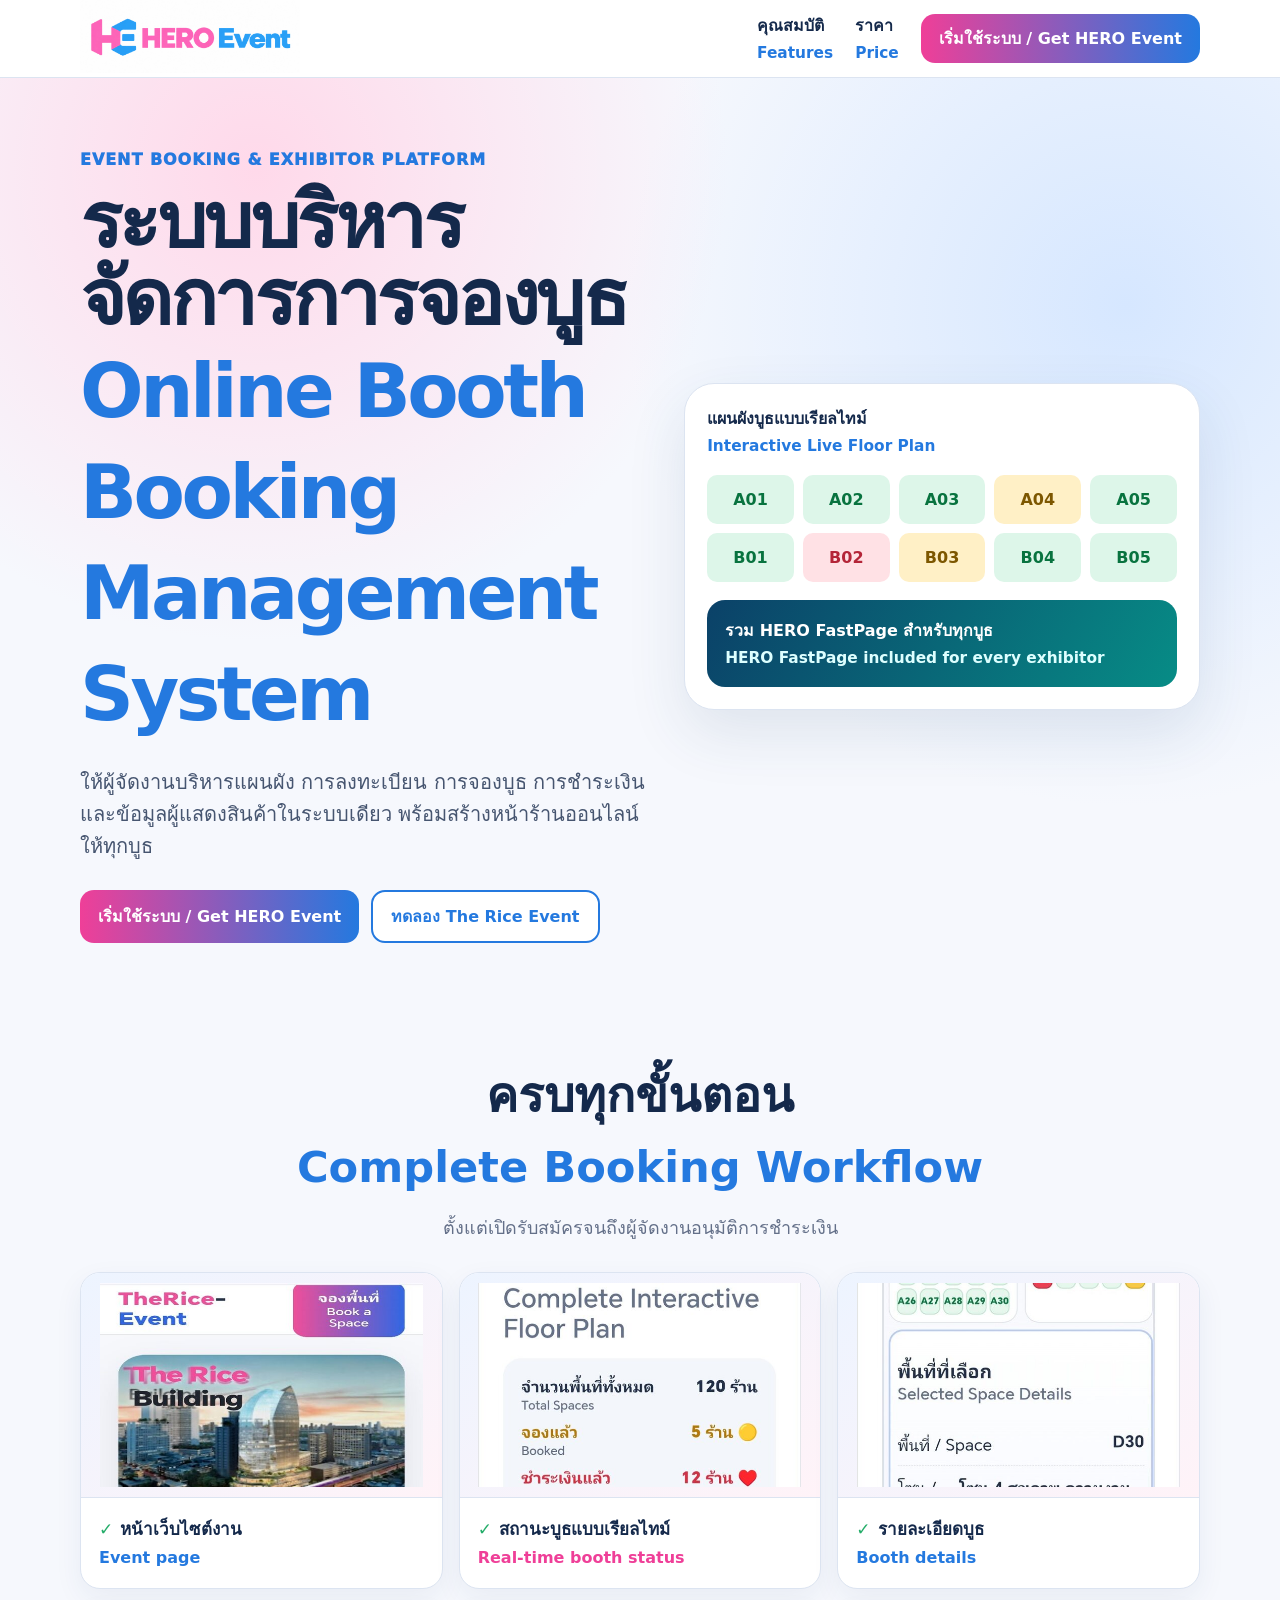
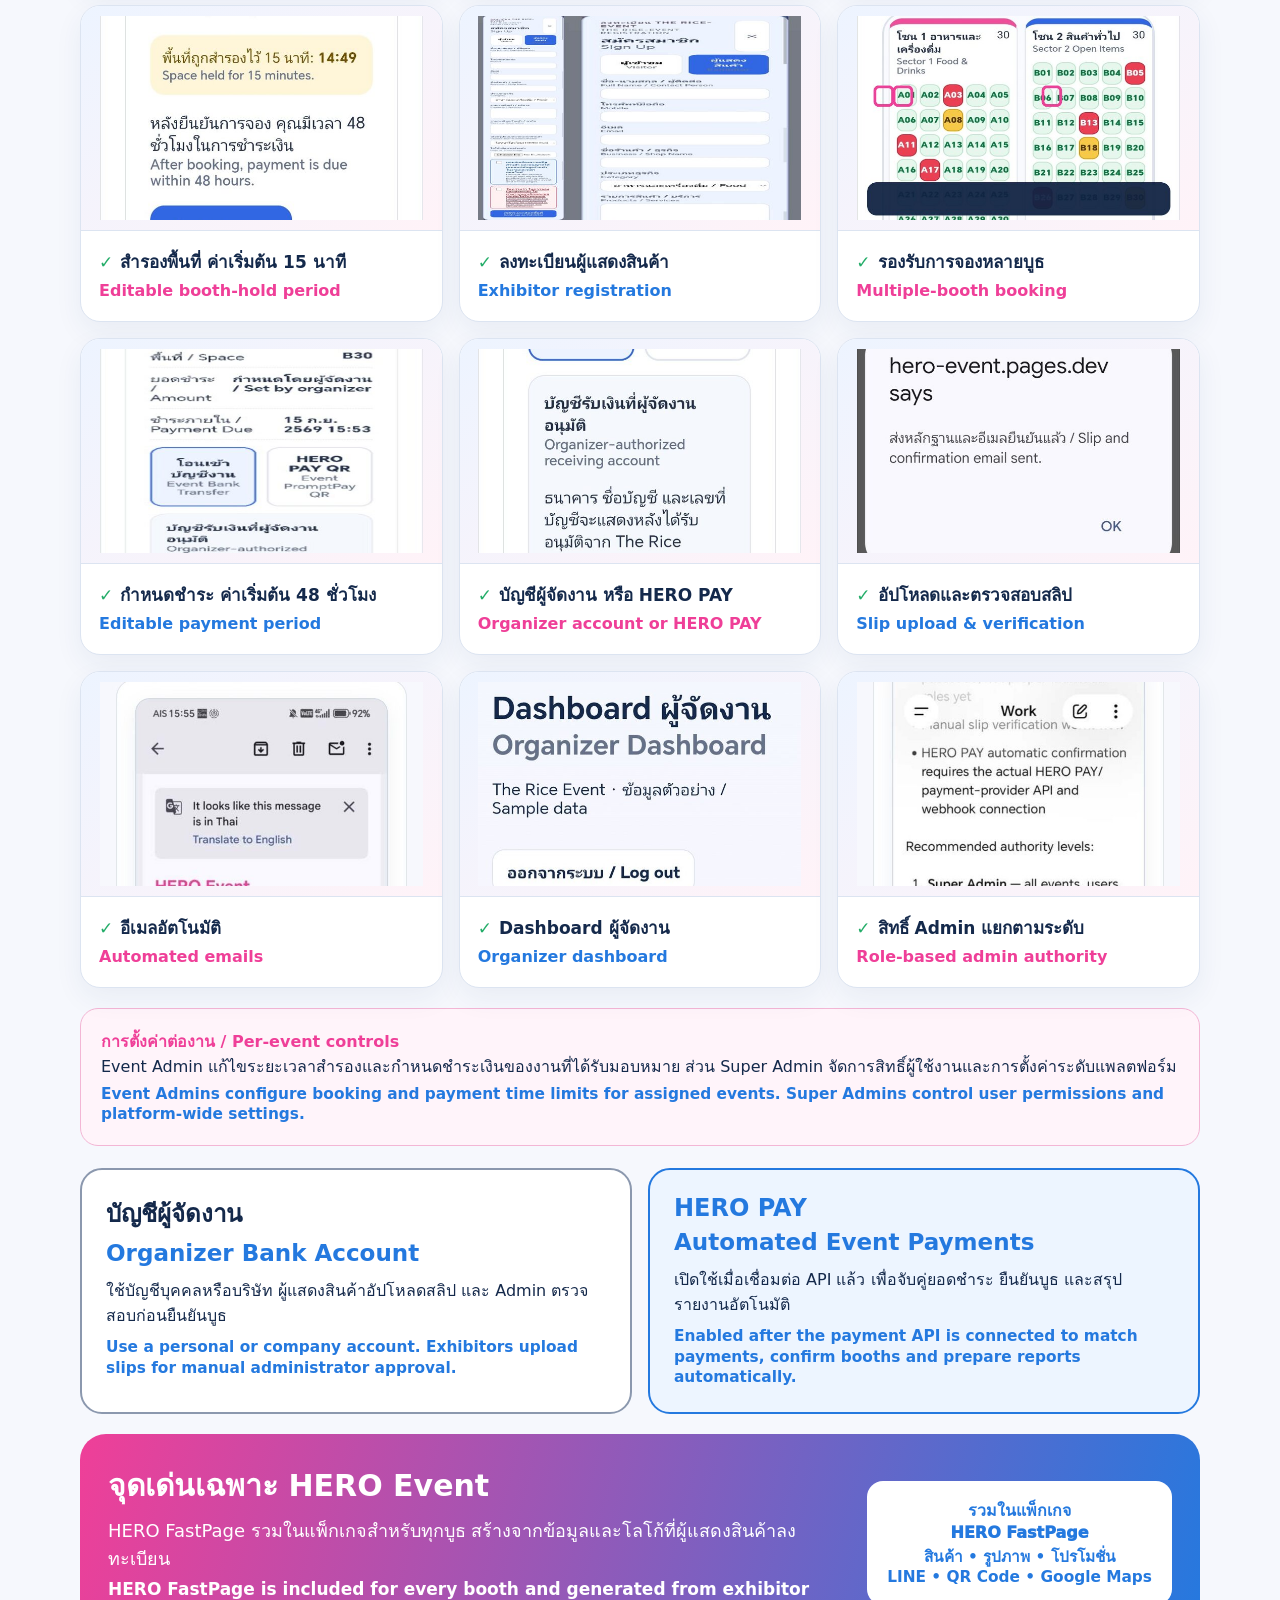
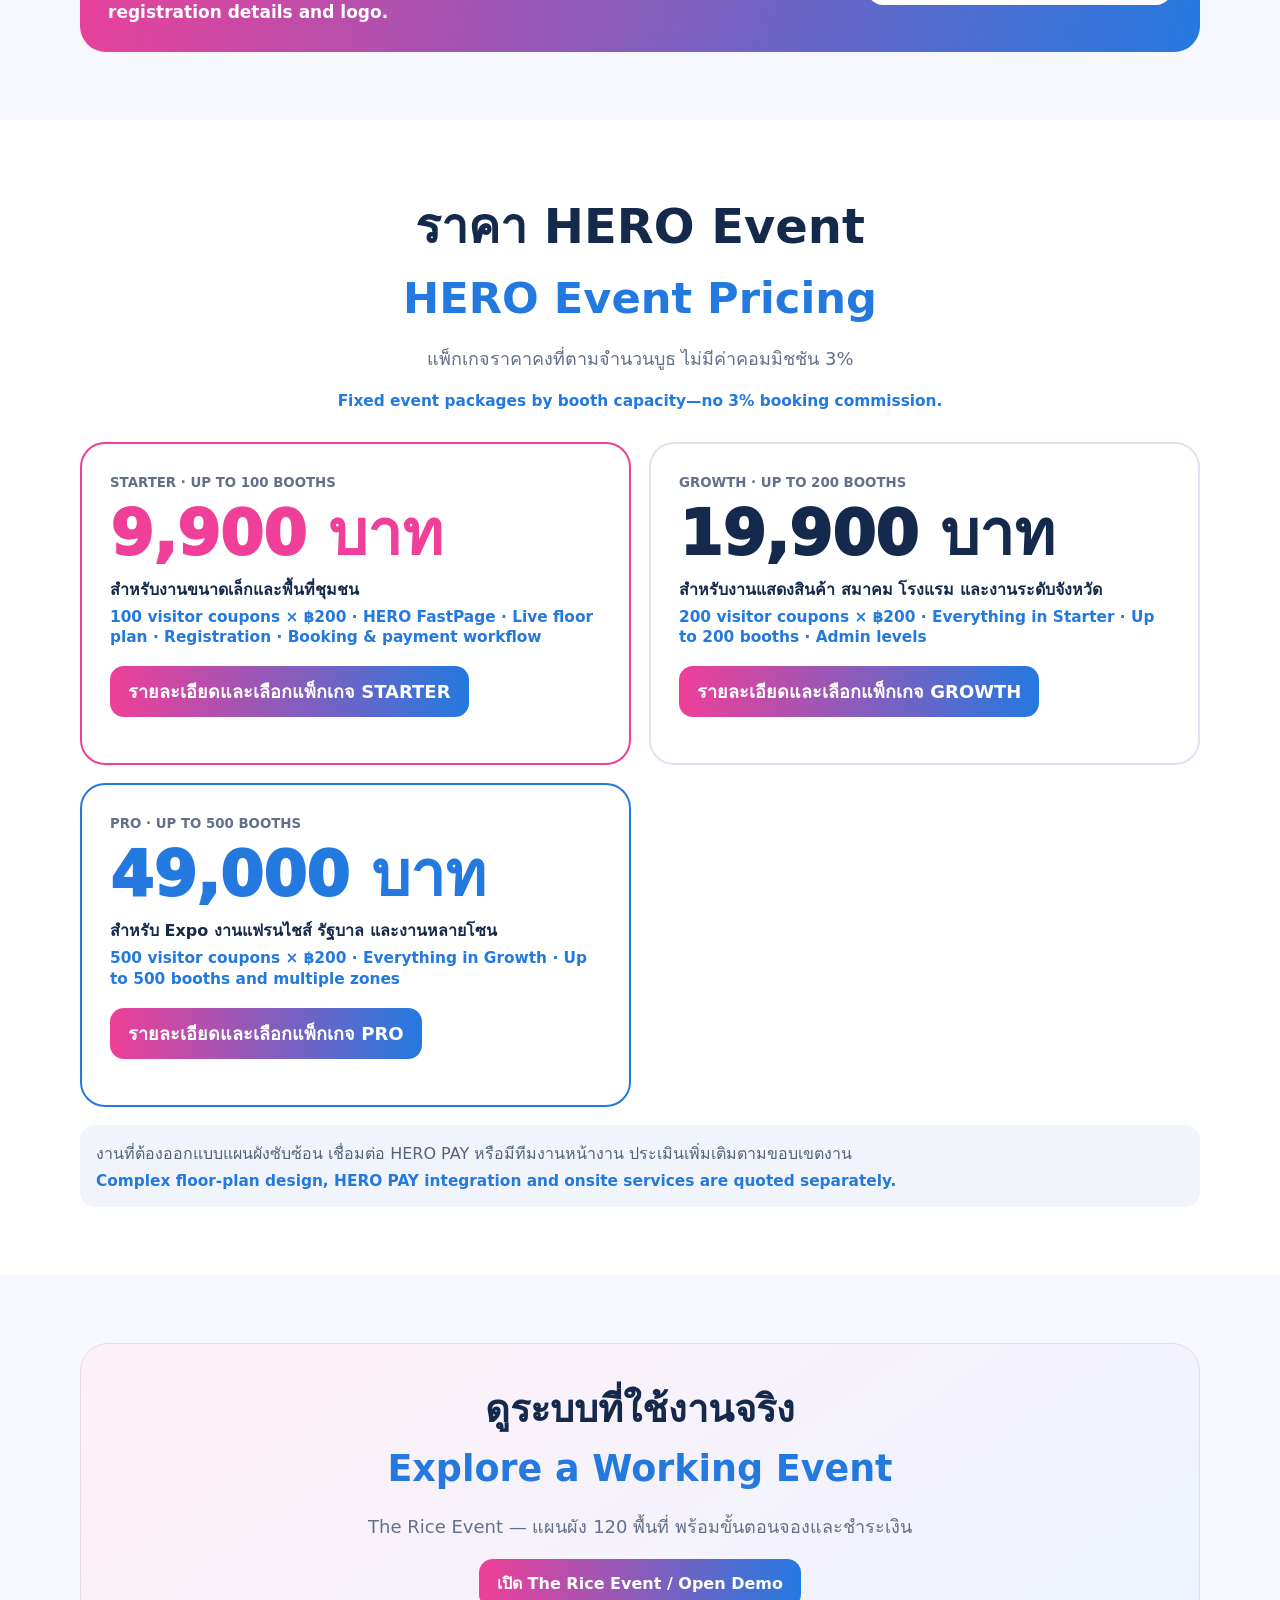
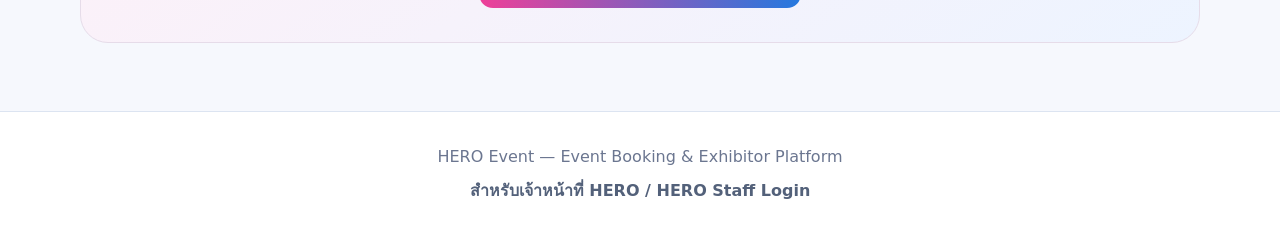
==== commit 3b8d40d5: "Position HERO Event as booth booking management system" ====
--- a/index.html
+++ b/index.html
@@ -16,13 +16,13 @@
   </style>
 </head>
 <body>
-  <header><nav class="wrap"><a href="#top"><img class="logo" src="/the-rice/hero-event-logo.jpg" alt="HERO Event"></a><div class="links"><a href="#features">คุณสมบัติ<span class="en">Features</span></a><a href="#price">ราคา<span class="en">Price</span></a><a class="cta" href="/start.html">เริ่มจัดงาน / Start Your Event</a></div></nav></header>
+  <header><nav class="wrap"><a href="#top"><img class="logo" src="/the-rice/hero-event-logo.jpg" alt="HERO Event"></a><div class="links"><a href="#features">คุณสมบัติ<span class="en">Features</span></a><a href="#price">ราคา<span class="en">Price</span></a><a class="cta" href="/start.html">เริ่มใช้ระบบ / Get HERO Event</a></div></nav></header>
   <main id="top">
-    <div class="hero"><div class="wrap heroGrid"><div><div class="eyebrow">EVENT BOOKING & EXHIBITOR PLATFORM</div><h1>ระบบจองพื้นที่จัดงาน<span class="en">Event Space Booking System</span></h1><p>บริหารการลงทะเบียน จองบูธ ชำระเงิน และข้อมูลผู้แสดงสินค้าในระบบเดียว พร้อมสร้างหน้าร้านออนไลน์ให้ทุกบูธ</p><div class="heroActions"><a class="cta" href="/start.html">เริ่มจัดงาน / Start Your Event</a><a class="cta ghost" href="/the-rice/">ทดลอง The Rice Event</a></div></div><div class="visual"><b>แผนผังบูธแบบเรียลไทม์ <span class="en">Interactive Live Floor Plan</span></b><div class="map"><div class="booth">A01</div><div class="booth">A02</div><div class="booth">A03</div><div class="booth">A04</div><div class="booth">A05</div><div class="booth">B01</div><div class="booth">B02</div><div class="booth">B03</div><div class="booth">B04</div><div class="booth">B05</div></div><div class="shopCard"><b>รวม HERO FastPage สำหรับทุกบูธ</b><span class="en" style="color:#dff">HERO FastPage included for every exhibitor</span></div></div></div></div>
+    <div class="hero"><div class="wrap heroGrid"><div><div class="eyebrow">EVENT BOOKING & EXHIBITOR PLATFORM</div><h1>ระบบบริหารจัดการการจองบูธ<span class="en">Online Booth Booking Management System</span></h1><p>ให้ผู้จัดงานบริหารแผนผัง การลงทะเบียน การจองบูธ การชำระเงิน และข้อมูลผู้แสดงสินค้าในระบบเดียว พร้อมสร้างหน้าร้านออนไลน์ให้ทุกบูธ</p><div class="heroActions"><a class="cta" href="/start.html">เริ่มใช้ระบบ / Get HERO Event</a><a class="cta ghost" href="/the-rice/">ทดลอง The Rice Event</a></div></div><div class="visual"><b>แผนผังบูธแบบเรียลไทม์ <span class="en">Interactive Live Floor Plan</span></b><div class="map"><div class="booth">A01</div><div class="booth">A02</div><div class="booth">A03</div><div class="booth">A04</div><div class="booth">A05</div><div class="booth">B01</div><div class="booth">B02</div><div class="booth">B03</div><div class="booth">B04</div><div class="booth">B05</div></div><div class="shopCard"><b>รวม HERO FastPage สำหรับทุกบูธ</b><span class="en" style="color:#dff">HERO FastPage included for every exhibitor</span></div></div></div></div>
     <section id="features"><div class="wrap"><div class="head"><h2>ครบทุกขั้นตอน<span class="en">Complete Booking Workflow</span></h2><p>ตั้งแต่เปิดรับสมัครจนถึงผู้จัดงานอนุมัติการชำระเงิน</p></div><div class="features">
       <article class="feature"><img src="/feature-images/01-event-page.jpg" alt="The Rice Event page displayed on mobile"><div class="featureCopy"><strong>✓</strong>หน้าเว็บไซต์งาน<span class="en">Event page</span></div></article><article class="feature"><img src="/feature-images/02-live-floor-plan.jpg" alt="Actual available booked and paid booth status"><div class="featureCopy"><strong>✓</strong>สถานะบูธแบบเรียลไทม์<span class="en">Real-time booth status</span></div></article><article class="feature"><img src="/feature-images/03-live-status.jpg" alt="Actual selected booth details"><div class="featureCopy"><strong>✓</strong>รายละเอียดบูธ<span class="en">Booth details</span></div></article><article class="feature"><img src="/feature-images/04-booth-hold.jpg" alt="Actual 15 minute booth hold screen"><div class="featureCopy"><strong>✓</strong>สำรองพื้นที่ ค่าเริ่มต้น 15 นาที<span class="en">Editable booth-hold period</span></div></article><article class="feature"><img src="/feature-images/05-exhibitor-registration.jpg" alt="Actual exhibitor registration form"><div class="featureCopy"><strong>✓</strong>ลงทะเบียนผู้แสดงสินค้า<span class="en">Exhibitor registration</span></div></article><article class="feature"><img src="/feature-images/06-multiple-booths.jpg" alt="Actual multiple booth booking confirmation"><div class="featureCopy"><strong>✓</strong>รองรับการจองหลายบูธ<span class="en">Multiple-booth booking</span></div></article><article class="feature"><img src="/feature-images/07-payment-period.jpg" alt="Actual booking payment period screen"><div class="featureCopy"><strong>✓</strong>กำหนดชำระ ค่าเริ่มต้น 48 ชั่วโมง<span class="en">Editable payment period</span></div></article><article class="feature"><img src="/feature-images/08-payment-account.jpg" alt="Actual organizer bank account payment option"><div class="featureCopy"><strong>✓</strong>บัญชีผู้จัดงาน หรือ HERO PAY<span class="en">Organizer account or HERO PAY</span></div></article><article class="feature"><img src="/feature-images/09-slip-upload.jpg" alt="Actual payment slip upload and confirmation"><div class="featureCopy"><strong>✓</strong>อัปโหลดและตรวจสอบสลิป<span class="en">Slip upload & verification</span></div></article><article class="feature"><img src="/feature-images/10-automated-email.jpg" alt="Actual HERO Event automated email"><div class="featureCopy"><strong>✓</strong>อีเมลอัตโนมัติ<span class="en">Automated emails</span></div></article><article class="feature"><img src="/feature-images/11-organizer-dashboard.jpg" alt="Actual organizer dashboard"><div class="featureCopy"><strong>✓</strong>Dashboard ผู้จัดงาน<span class="en">Organizer dashboard</span></div></article><article class="feature"><img src="/feature-images/12-admin-roles.jpg" alt="Actual role based admin authority screen"><div class="featureCopy"><strong>✓</strong>สิทธิ์ Admin แยกตามระดับ<span class="en">Role-based admin authority</span></div></article>
     </div><div class="adminNote"><b>การตั้งค่าต่องาน / Per-event controls</b><br>Event Admin แก้ไขระยะเวลาสำรองและกำหนดชำระเงินของงานที่ได้รับมอบหมาย ส่วน Super Admin จัดการสิทธิ์ผู้ใช้งานและการตั้งค่าระดับแพลตฟอร์ม<span class="en">Event Admins configure booking and payment time limits for assigned events. Super Admins control user permissions and platform-wide settings.</span></div><div class="paymentGrid"><article class="paymentMode manual"><h3>บัญชีผู้จัดงาน<span class="en">Organizer Bank Account</span></h3><p>ใช้บัญชีบุคคลหรือบริษัท ผู้แสดงสินค้าอัปโหลดสลิป และ Admin ตรวจสอบก่อนยืนยันบูธ</p><span class="en">Use a personal or company account. Exhibitors upload slips for manual administrator approval.</span></article><article class="paymentMode auto"><h3>HERO PAY<span class="en">Automated Event Payments</span></h3><p>เปิดใช้เมื่อเชื่อมต่อ API แล้ว เพื่อจับคู่ยอดชำระ ยืนยันบูธ และสรุปรายงานอัตโนมัติ</p><span class="en">Enabled after the payment API is connected to match payments, confirm booths and prepare reports automatically.</span></article></div><div class="fast"><div><h3>จุดเด่นเฉพาะ HERO Event</h3><p>HERO FastPage รวมในแพ็กเกจสำหรับทุกบูธ สร้างจากข้อมูลและโลโก้ที่ผู้แสดงสินค้าลงทะเบียน</p><span class="en" style="color:#fff;font-size:17px">HERO FastPage is included for every booth and generated from exhibitor registration details and logo.</span></div><div class="tag">รวมในแพ็กเกจ<br>HERO FastPage<span class="en">สินค้า • รูปภาพ • โปรโมชั่น<br>LINE • QR Code • Google Maps</span></div></div></div></section>
-    <section id="price"><div class="wrap"><div class="head"><h2>ราคา HERO Event<span class="en">HERO Event Pricing</span></h2><p>แพ็กเกจราคาคงที่ตามจำนวนบูธ ไม่มีค่าคอมมิชชัน 3%</p><span class="en">Fixed event packages by booth capacity—no 3% booking commission.</span></div><div class="prices"><article class="price"><small>STARTER · UP TO 100 BOOTHS</small><div class="amount">9,900 บาท</div><b>สำหรับงานขนาดเล็กและพื้นที่ชุมชน</b><span class="en">100 visitor coupons × ฿200 · HERO FastPage · Live floor plan · Registration · Booking & payment workflow</span><p><a class="cta" href="/start.html?package=starter">รายละเอียดและเลือก STARTER</a></p></article><article class="price"><small>GROWTH · UP TO 200 BOOTHS</small><div class="amount">19,900 บาท</div><b>สำหรับงานแสดงสินค้า สมาคม โรงแรม และงานระดับจังหวัด</b><span class="en">200 visitor coupons × ฿200 · Everything in Starter · Up to 200 booths · Admin levels</span><p><a class="cta" href="/start.html?package=growth">รายละเอียดและเลือก GROWTH</a></p></article><article class="price"><small>PRO · UP TO 500 BOOTHS</small><div class="amount">49,000 บาท</div><b>สำหรับ Expo งานแฟรนไชส์ รัฐบาล และงานหลายโซน</b><span class="en">500 visitor coupons × ฿200 · Everything in Growth · Up to 500 booths and multiple zones</span><p><a class="cta" href="/start.html?package=pro">รายละเอียดและเลือก PRO</a></p></article></div><div class="note">งานที่ต้องออกแบบแผนผังซับซ้อน เชื่อมต่อ HERO PAY หรือมีทีมงานหน้างาน ประเมินเพิ่มเติมตามขอบเขตงาน <span class="en">Complex floor-plan design, HERO PAY integration and onsite services are quoted separately.</span></div></div></section>
+    <section id="price"><div class="wrap"><div class="head"><h2>ราคา HERO Event<span class="en">HERO Event Pricing</span></h2><p>แพ็กเกจราคาคงที่ตามจำนวนบูธ ไม่มีค่าคอมมิชชัน 3%</p><span class="en">Fixed event packages by booth capacity—no 3% booking commission.</span></div><div class="prices"><article class="price"><small>STARTER · UP TO 100 BOOTHS</small><div class="amount">9,900 บาท</div><b>สำหรับงานขนาดเล็กและพื้นที่ชุมชน</b><span class="en">100 visitor coupons × ฿200 · HERO FastPage · Live floor plan · Registration · Booking & payment workflow</span><p><a class="cta" href="/start.html?package=starter">รายละเอียดและเลือกแพ็กเกจ STARTER</a></p></article><article class="price"><small>GROWTH · UP TO 200 BOOTHS</small><div class="amount">19,900 บาท</div><b>สำหรับงานแสดงสินค้า สมาคม โรงแรม และงานระดับจังหวัด</b><span class="en">200 visitor coupons × ฿200 · Everything in Starter · Up to 200 booths · Admin levels</span><p><a class="cta" href="/start.html?package=growth">รายละเอียดและเลือกแพ็กเกจ GROWTH</a></p></article><article class="price"><small>PRO · UP TO 500 BOOTHS</small><div class="amount">49,000 บาท</div><b>สำหรับ Expo งานแฟรนไชส์ รัฐบาล และงานหลายโซน</b><span class="en">500 visitor coupons × ฿200 · Everything in Growth · Up to 500 booths and multiple zones</span><p><a class="cta" href="/start.html?package=pro">รายละเอียดและเลือกแพ็กเกจ PRO</a></p></article></div><div class="note">งานที่ต้องออกแบบแผนผังซับซ้อน เชื่อมต่อ HERO PAY หรือมีทีมงานหน้างาน ประเมินเพิ่มเติมตามขอบเขตงาน <span class="en">Complex floor-plan design, HERO PAY integration and onsite services are quoted separately.</span></div></div></section>
     <section class="demo"><div class="wrap demoBox"><h2>ดูระบบที่ใช้งานจริง<span class="en">Explore a Working Event</span></h2><p>The Rice Event — แผนผัง 120 พื้นที่ พร้อมขั้นตอนจองและชำระเงิน</p><a class="cta" href="/the-rice/">เปิด The Rice Event / Open Demo</a></div></section>
   </main><footer class="footer">HERO Event — Event Booking & Exhibitor Platform<br><a href="/the-rice/internal" style="display:inline-block;margin-top:12px;font-weight:800;color:#53617a">สำหรับเจ้าหน้าที่ HERO / HERO Staff Login</a></footer>
 </body></html>
